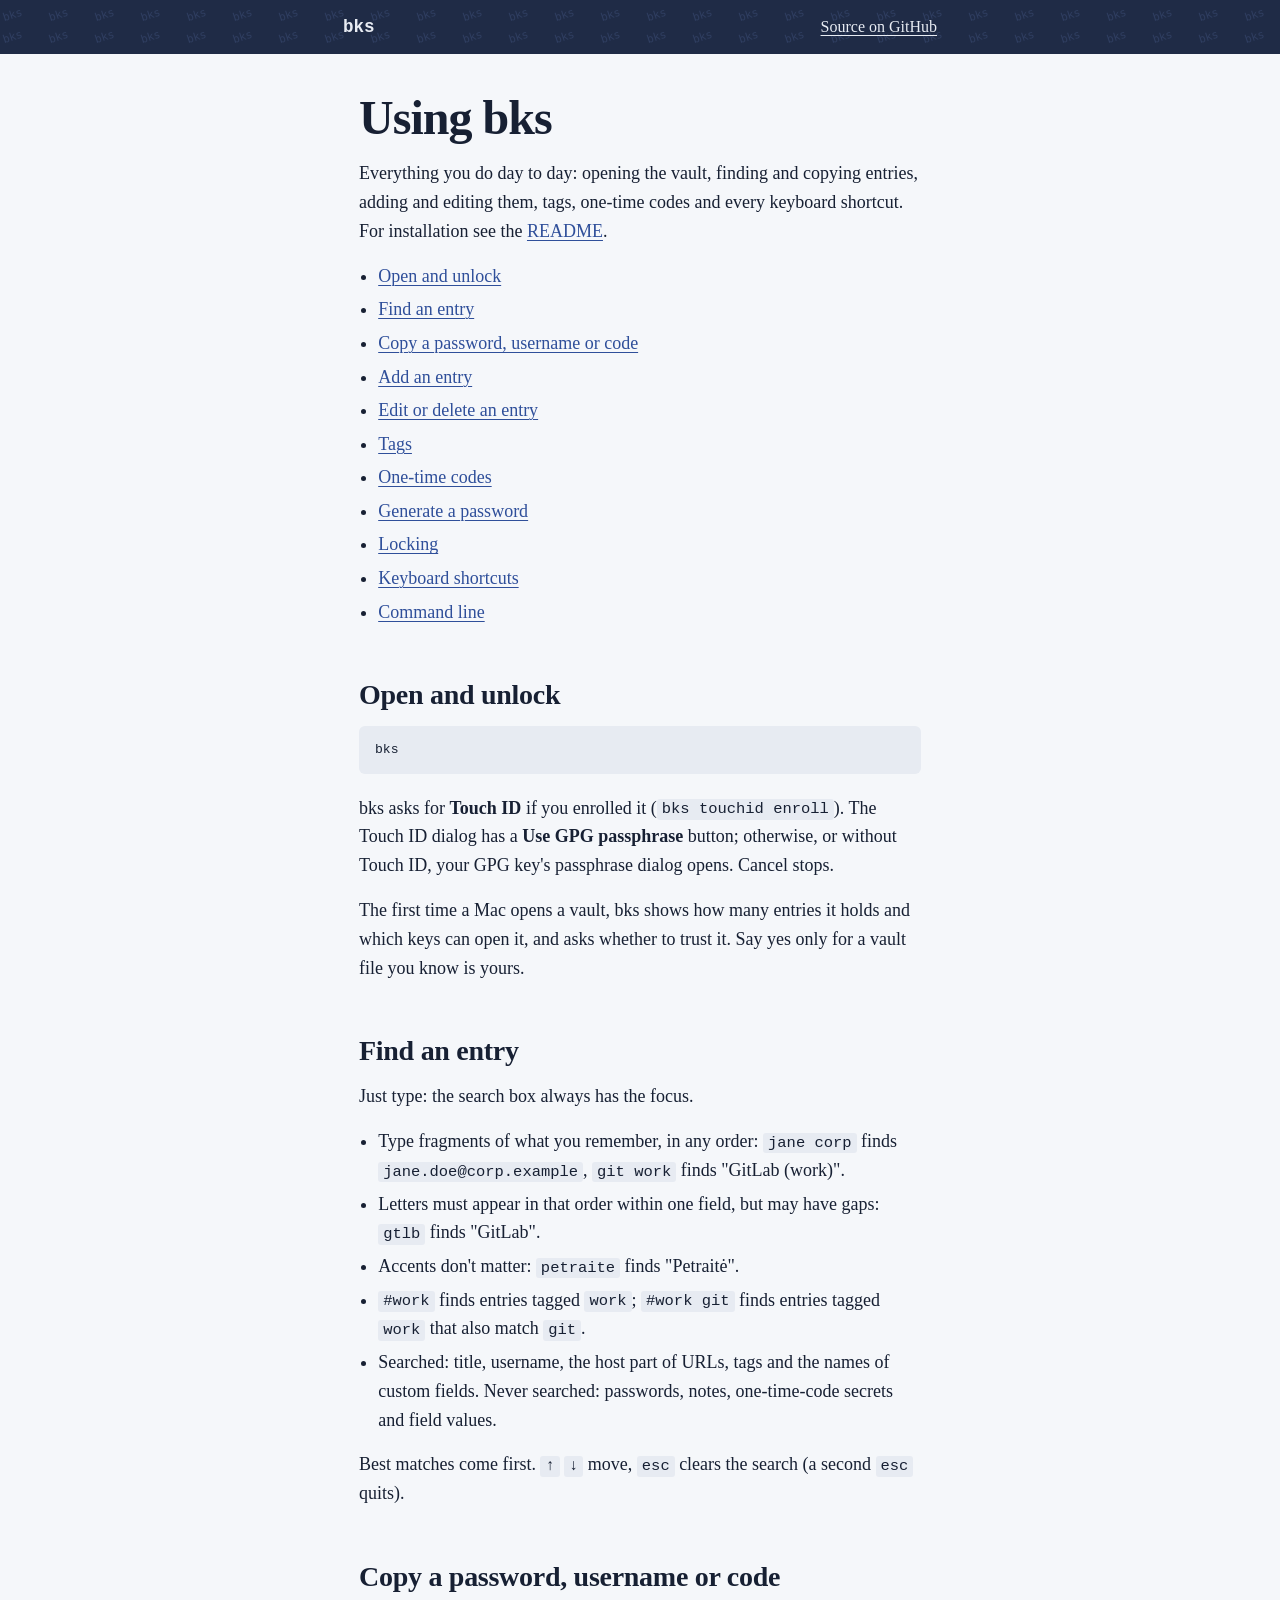
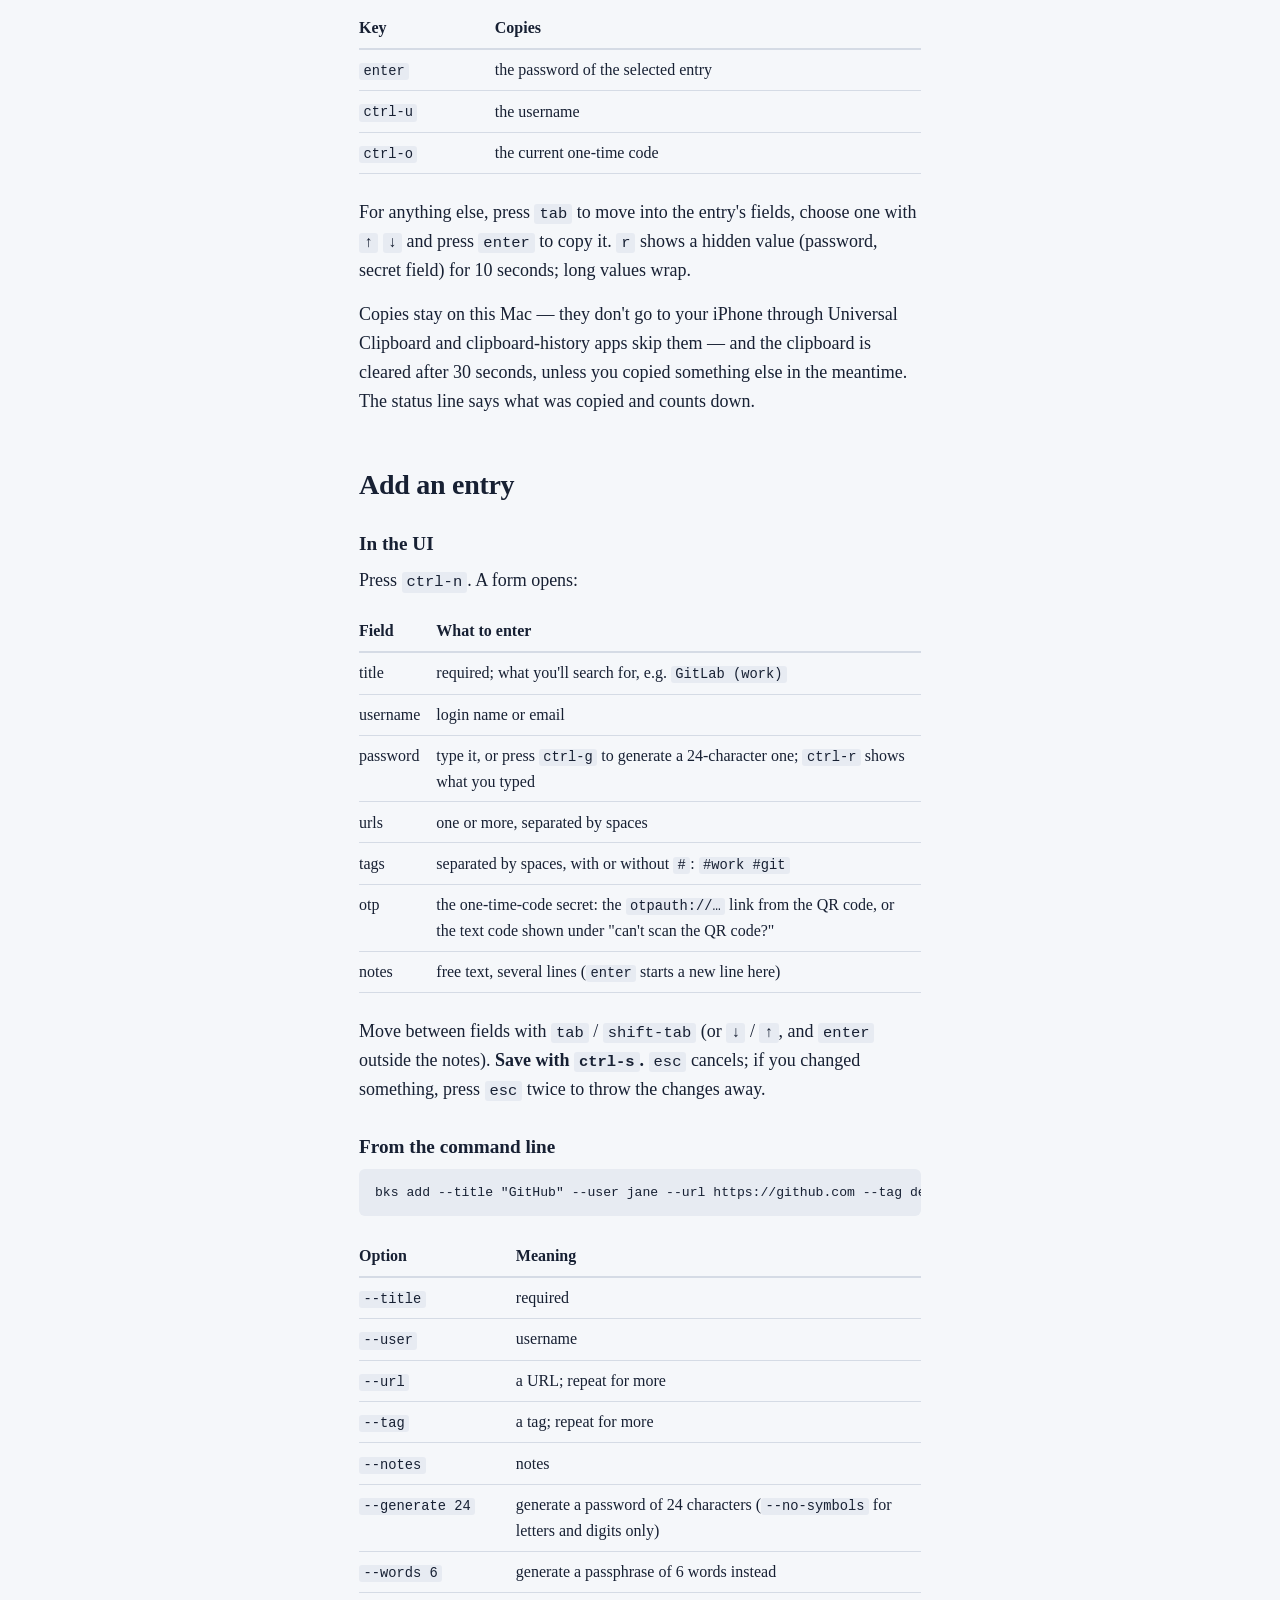
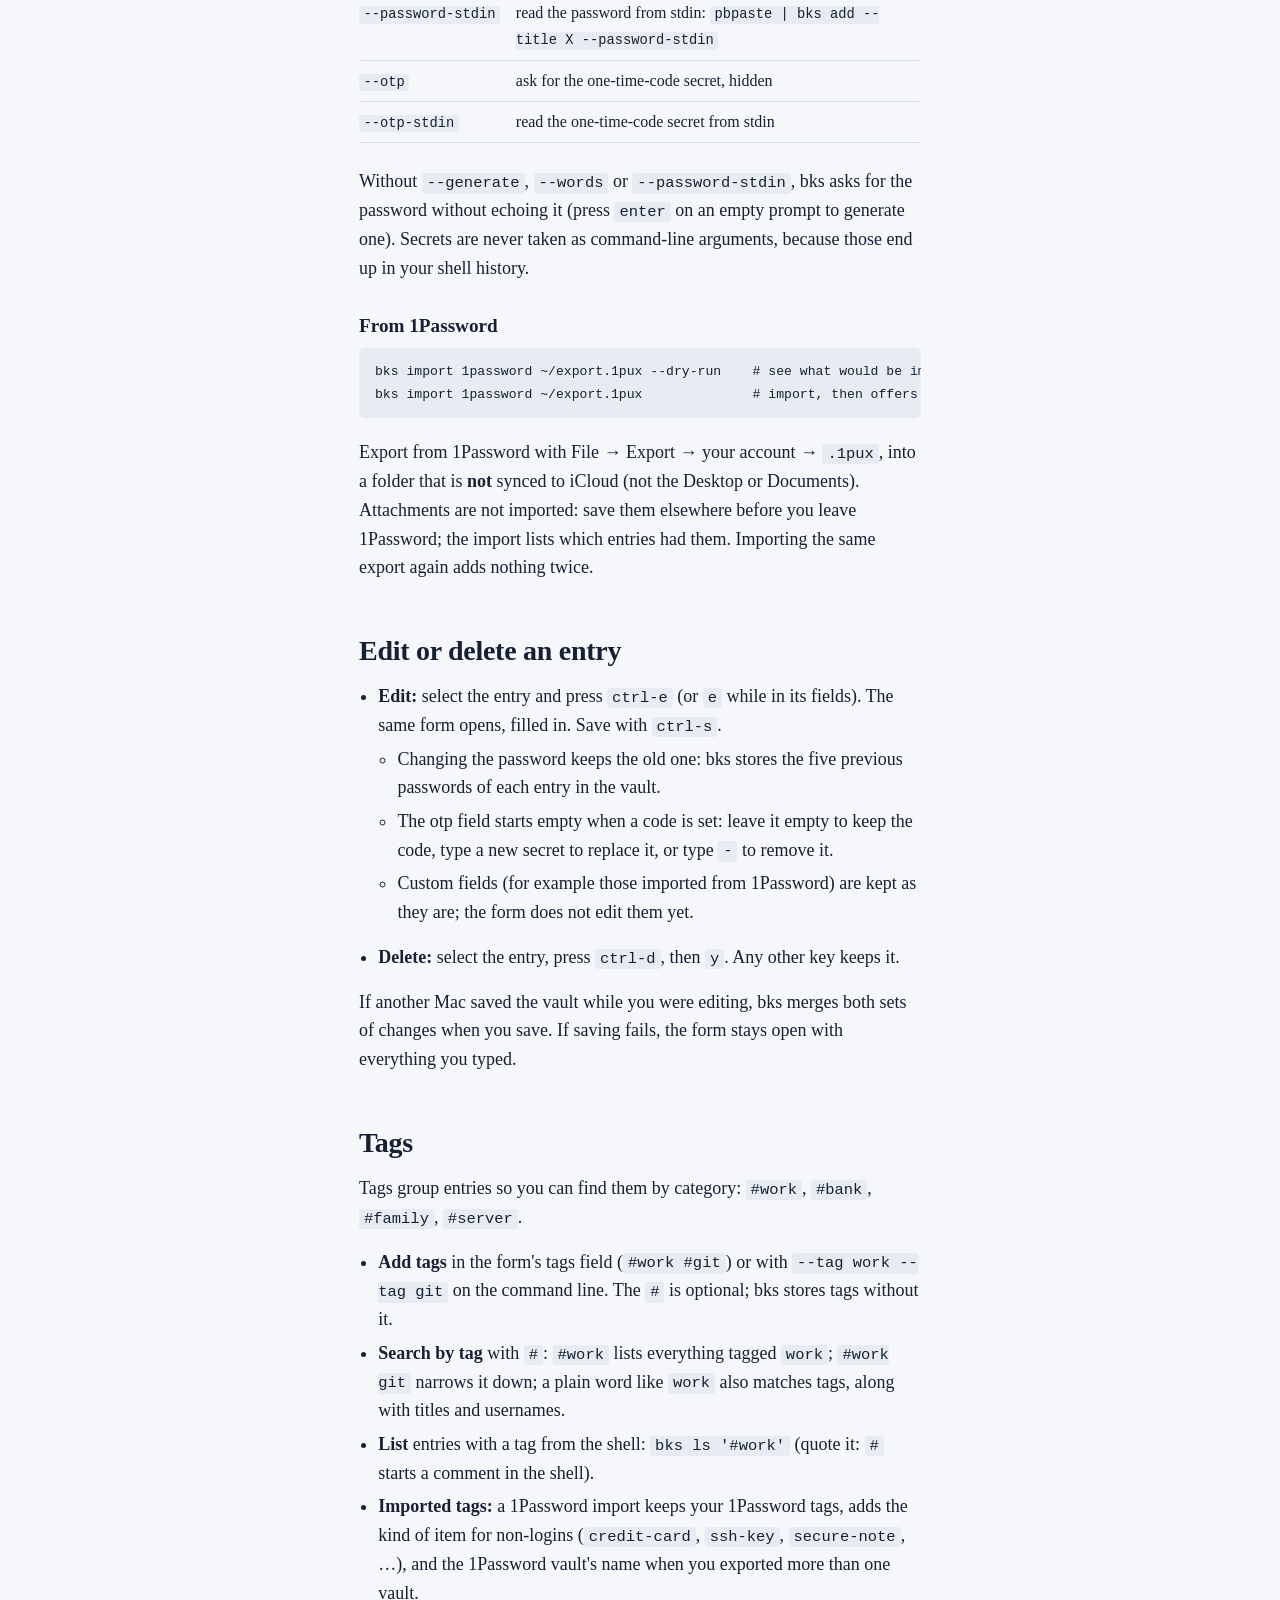
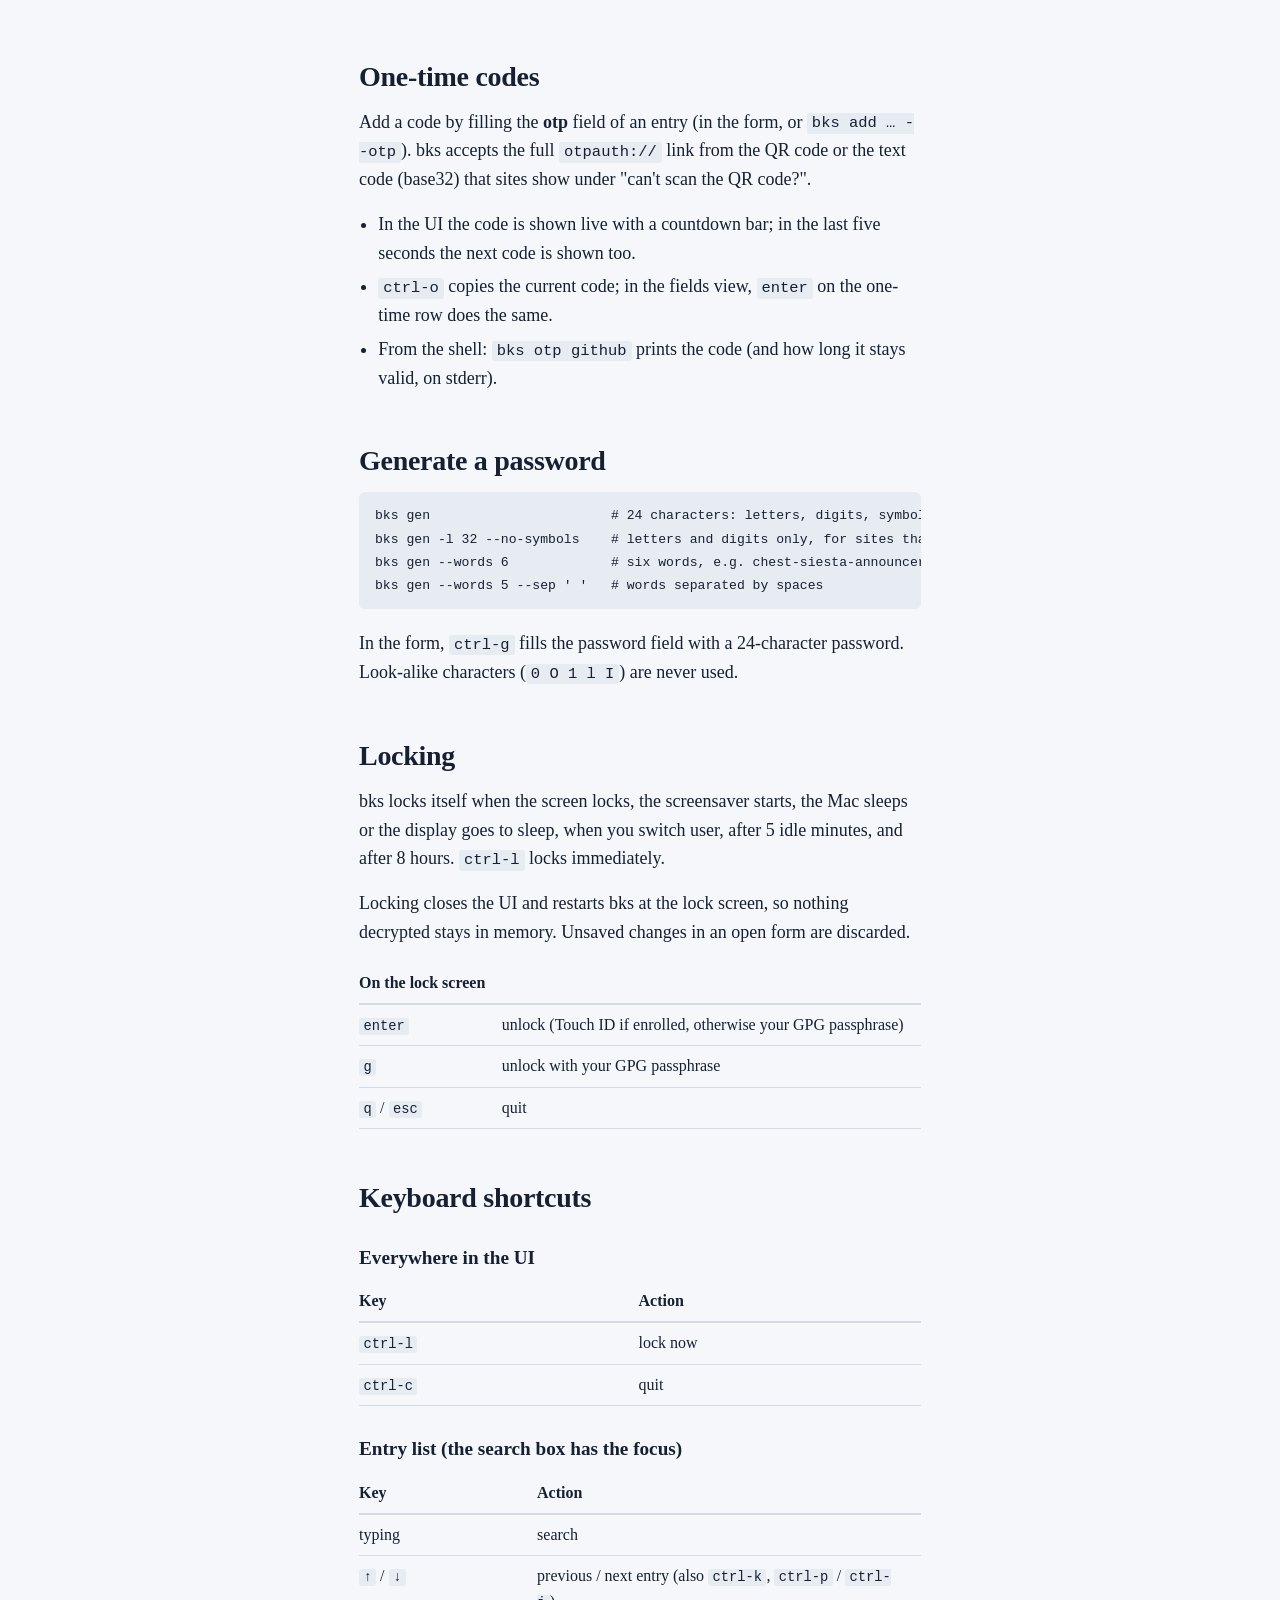
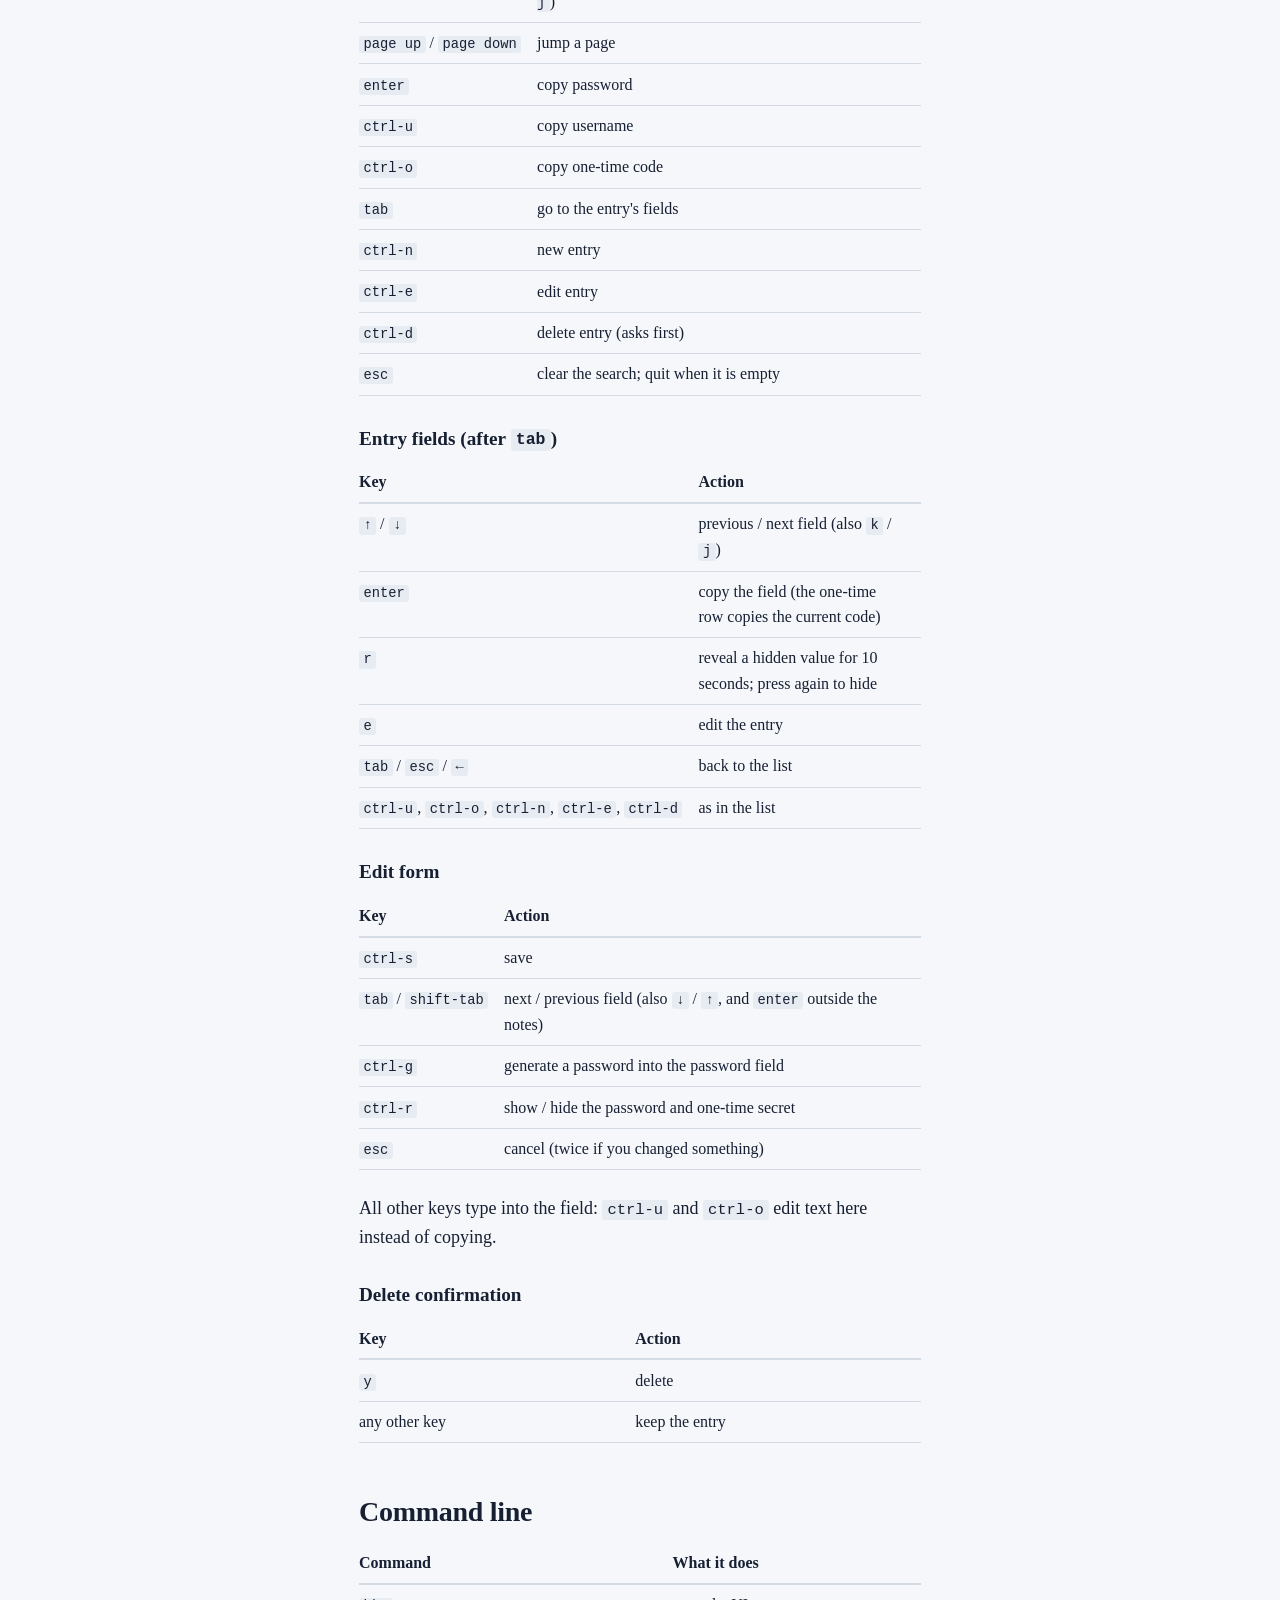
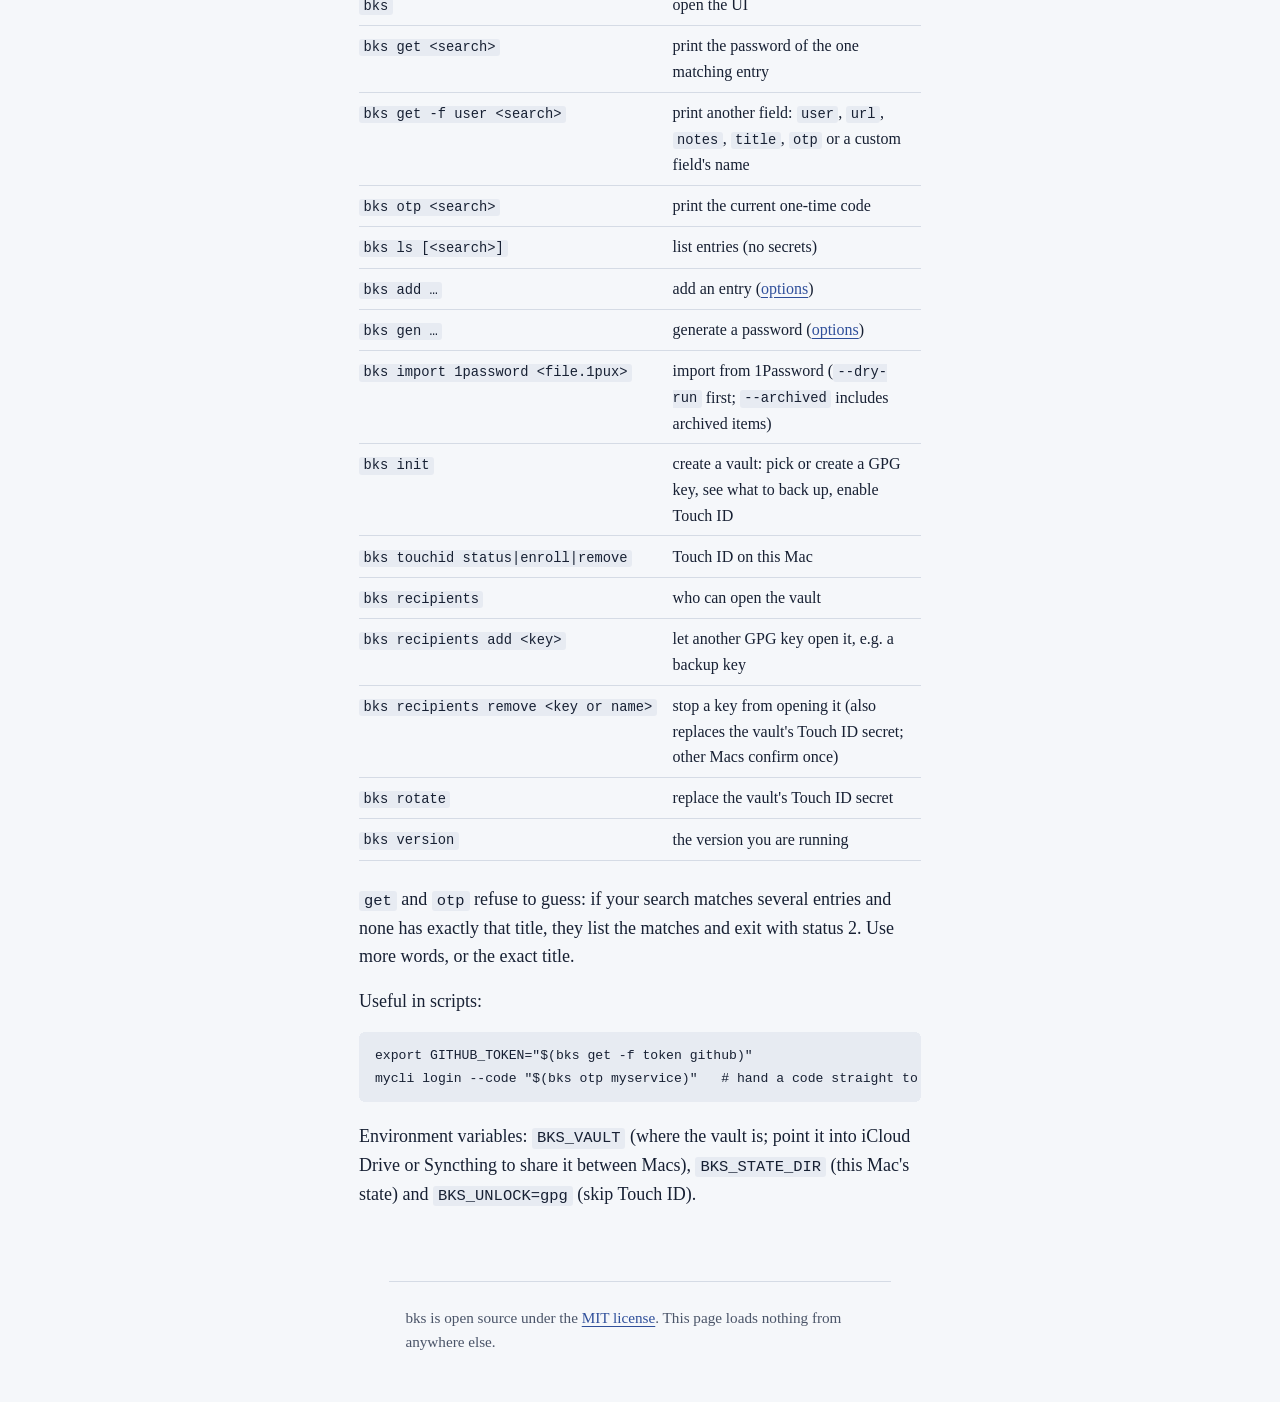
==== docs/guide.html @ a4f96500 "Guide: shortcuts, adding entries, tags, one-time codes - GUIDE.md: opening and unlocking, searching," ====
<!doctype html>
<html lang="en">
<head>
  <meta charset="utf-8">
  <meta name="viewport" content="width=device-width, initial-scale=1">
  <meta http-equiv="Content-Security-Policy" content="default-src 'none'; style-src 'self'; img-src 'self' data:; base-uri 'none'; form-action 'none'">
  <meta name="referrer" content="no-referrer">
  <title>Using bks — bks</title>
  <meta name="description" content="How to use bks: finding and copying entries, adding and editing them, tags, one-time codes and every keyboard shortcut.">
  <meta name="color-scheme" content="light dark">
  <link rel="stylesheet" href="style.css">
  <link rel="icon" href="data:image/svg+xml,%3Csvg xmlns='http://www.w3.org/2000/svg' viewBox='0 0 32 32'%3E%3Crect width='32' height='32' rx='6' fill='%231F2B46'/%3E%3Crect x='6' y='14' width='20' height='5' fill='%23F5F7FA'/%3E%3C/svg%3E">
</head>
<body>
<header class="band">
  <nav class="band-inner" aria-label="Site">
    <a class="home" href="./">bks</a>
    <a href="https://github.com/Zurlys/bks">Source on GitHub</a>
  </nav>
</header>
<main class="guide">
<!-- generated from GUIDE.md by docs/build-guide.py: edit GUIDE.md, then run make site -->
<h1>Using bks</h1>
<p>Everything you do day to day: opening the vault, finding and copying entries, adding and editing them, tags, one-time codes and every keyboard shortcut. For installation see the <a href="https://github.com/Zurlys/bks/blob/main/README.md">README</a>.</p>
<ul><li><a href="#open-and-unlock">Open and unlock</a></li><li><a href="#find-an-entry">Find an entry</a></li><li><a href="#copy-a-password-username-or-code">Copy a password, username or code</a></li><li><a href="#add-an-entry">Add an entry</a></li><li><a href="#edit-or-delete-an-entry">Edit or delete an entry</a></li><li><a href="#tags">Tags</a></li><li><a href="#one-time-codes">One-time codes</a></li><li><a href="#generate-a-password">Generate a password</a></li><li><a href="#locking">Locking</a></li><li><a href="#keyboard-shortcuts">Keyboard shortcuts</a></li><li><a href="#command-line">Command line</a></li></ul>
<h2 id="open-and-unlock">Open and unlock</h2>
<pre><code>bks</code></pre>
<p>bks asks for <strong>Touch ID</strong> if you enrolled it (<code>bks touchid enroll</code>). The Touch ID dialog has a <strong>Use GPG passphrase</strong> button; otherwise, or without Touch ID, your GPG key's passphrase dialog opens. Cancel stops.</p>
<p>The first time a Mac opens a vault, bks shows how many entries it holds and which keys can open it, and asks whether to trust it. Say yes only for a vault file you know is yours.</p>
<h2 id="find-an-entry">Find an entry</h2>
<p>Just type: the search box always has the focus.</p>
<ul><li>Type fragments of what you remember, in any order: <code>jane corp</code> finds <code>jane.doe@corp.example</code>, <code>git work</code> finds "GitLab (work)".</li><li>Letters must appear in that order within one field, but may have gaps: <code>gtlb</code> finds "GitLab".</li><li>Accents don't matter: <code>petraite</code> finds "Petraitė".</li><li><code>#work</code> finds entries tagged <code>work</code>; <code>#work git</code> finds entries tagged <code>work</code> that also match <code>git</code>.</li><li>Searched: title, username, the host part of URLs, tags and the names of custom fields. Never searched: passwords, notes, one-time-code secrets and field values.</li></ul>
<p>Best matches come first. <code>↑</code> <code>↓</code> move, <code>esc</code> clears the search (a second <code>esc</code> quits).</p>
<h2 id="copy-a-password-username-or-code">Copy a password, username or code</h2>
<div class="table"><table><thead><tr><th>Key</th><th>Copies</th></tr></thead><tbody><tr><td><code>enter</code></td><td>the password of the selected entry</td></tr><tr><td><code>ctrl-u</code></td><td>the username</td></tr><tr><td><code>ctrl-o</code></td><td>the current one-time code</td></tr></tbody></table></div>
<p>For anything else, press <code>tab</code> to move into the entry's fields, choose one with <code>↑</code> <code>↓</code> and press <code>enter</code> to copy it. <code>r</code> shows a hidden value (password, secret field) for 10 seconds; long values wrap.</p>
<p>Copies stay on this Mac — they don't go to your iPhone through Universal Clipboard and clipboard-history apps skip them — and the clipboard is cleared after 30 seconds, unless you copied something else in the meantime. The status line says what was copied and counts down.</p>
<h2 id="add-an-entry">Add an entry</h2>
<h3 id="in-the-ui">In the UI</h3>
<p>Press <code>ctrl-n</code>. A form opens:</p>
<div class="table"><table><thead><tr><th>Field</th><th>What to enter</th></tr></thead><tbody><tr><td>title</td><td>required; what you'll search for, e.g. <code>GitLab (work)</code></td></tr><tr><td>username</td><td>login name or email</td></tr><tr><td>password</td><td>type it, or press <code>ctrl-g</code> to generate a 24-character one; <code>ctrl-r</code> shows what you typed</td></tr><tr><td>urls</td><td>one or more, separated by spaces</td></tr><tr><td>tags</td><td>separated by spaces, with or without <code>#</code>: <code>#work #git</code></td></tr><tr><td>otp</td><td>the one-time-code secret: the <code>otpauth://…</code> link from the QR code, or the text code shown under "can't scan the QR code?"</td></tr><tr><td>notes</td><td>free text, several lines (<code>enter</code> starts a new line here)</td></tr></tbody></table></div>
<p>Move between fields with <code>tab</code> / <code>shift-tab</code> (or <code>↓</code> / <code>↑</code>, and <code>enter</code> outside the notes). <strong>Save with <code>ctrl-s</code>.</strong> <code>esc</code> cancels; if you changed something, press <code>esc</code> twice to throw the changes away.</p>
<h3 id="from-the-command-line">From the command line</h3>
<pre><code>bks add --title &quot;GitHub&quot; --user jane --url https://github.com --tag dev --tag personal --generate 24</code></pre>
<div class="table"><table><thead><tr><th>Option</th><th>Meaning</th></tr></thead><tbody><tr><td><code>--title</code></td><td>required</td></tr><tr><td><code>--user</code></td><td>username</td></tr><tr><td><code>--url</code></td><td>a URL; repeat for more</td></tr><tr><td><code>--tag</code></td><td>a tag; repeat for more</td></tr><tr><td><code>--notes</code></td><td>notes</td></tr><tr><td><code>--generate 24</code></td><td>generate a password of 24 characters (<code>--no-symbols</code> for letters and digits only)</td></tr><tr><td><code>--words 6</code></td><td>generate a passphrase of 6 words instead</td></tr><tr><td><code>--password-stdin</code></td><td>read the password from stdin: <code>pbpaste | bks add --title X --password-stdin</code></td></tr><tr><td><code>--otp</code></td><td>ask for the one-time-code secret, hidden</td></tr><tr><td><code>--otp-stdin</code></td><td>read the one-time-code secret from stdin</td></tr></tbody></table></div>
<p>Without <code>--generate</code>, <code>--words</code> or <code>--password-stdin</code>, bks asks for the password without echoing it (press <code>enter</code> on an empty prompt to generate one). Secrets are never taken as command-line arguments, because those end up in your shell history.</p>
<h3 id="from-1password">From 1Password</h3>
<pre><code>bks import 1password ~/export.1pux --dry-run    # see what would be imported; shows no secrets
bks import 1password ~/export.1pux              # import, then offers to delete the export</code></pre>
<p>Export from 1Password with File → Export → your account → <code>.1pux</code>, into a folder that is <strong>not</strong> synced to iCloud (not the Desktop or Documents). Attachments are not imported: save them elsewhere before you leave 1Password; the import lists which entries had them. Importing the same export again adds nothing twice.</p>
<h2 id="edit-or-delete-an-entry">Edit or delete an entry</h2>
<ul><li><strong>Edit:</strong> select the entry and press <code>ctrl-e</code> (or <code>e</code> while in its fields). The same form opens, filled in. Save with <code>ctrl-s</code>.</li><ul><li>Changing the password keeps the old one: bks stores the five previous passwords of each entry in the vault.</li><li>The otp field starts empty when a code is set: leave it empty to keep the code, type a new secret to replace it, or type <code>-</code> to remove it.</li><li>Custom fields (for example those imported from 1Password) are kept as they are; the form does not edit them yet.</li></ul><li><strong>Delete:</strong> select the entry, press <code>ctrl-d</code>, then <code>y</code>. Any other key keeps it.</li></ul>
<p>If another Mac saved the vault while you were editing, bks merges both sets of changes when you save. If saving fails, the form stays open with everything you typed.</p>
<h2 id="tags">Tags</h2>
<p>Tags group entries so you can find them by category: <code>#work</code>, <code>#bank</code>, <code>#family</code>, <code>#server</code>.</p>
<ul><li><strong>Add tags</strong> in the form's tags field (<code>#work #git</code>) or with <code>--tag work --tag git</code> on the command line. The <code>#</code> is optional; bks stores tags without it.</li><li><strong>Search by tag</strong> with <code>#</code>: <code>#work</code> lists everything tagged <code>work</code>; <code>#work git</code> narrows it down; a plain word like <code>work</code> also matches tags, along with titles and usernames.</li><li><strong>List</strong> entries with a tag from the shell: <code>bks ls &#x27;#work&#x27;</code> (quote it: <code>#</code> starts a comment in the shell).</li><li><strong>Imported tags:</strong> a 1Password import keeps your 1Password tags, adds the kind of item for non-logins (<code>credit-card</code>, <code>ssh-key</code>, <code>secure-note</code>, …), and the 1Password vault's name when you exported more than one vault.</li></ul>
<h2 id="one-time-codes">One-time codes</h2>
<p>Add a code by filling the <strong>otp</strong> field of an entry (in the form, or <code>bks add … --otp</code>). bks accepts the full <code>otpauth://</code> link from the QR code or the text code (base32) that sites show under "can't scan the QR code?".</p>
<ul><li>In the UI the code is shown live with a countdown bar; in the last five seconds the next code is shown too.</li><li><code>ctrl-o</code> copies the current code; in the fields view, <code>enter</code> on the one-time row does the same.</li><li>From the shell: <code>bks otp github</code> prints the code (and how long it stays valid, on stderr).</li></ul>
<h2 id="generate-a-password">Generate a password</h2>
<pre><code>bks gen                       # 24 characters: letters, digits, symbols (~151 bits)
bks gen -l 32 --no-symbols    # letters and digits only, for sites that reject symbols
bks gen --words 6             # six words, e.g. chest-siesta-announcer-sneeze-speech-barn (~78 bits)
bks gen --words 5 --sep &#x27; &#x27;   # words separated by spaces</code></pre>
<p>In the form, <code>ctrl-g</code> fills the password field with a 24-character password. Look-alike characters (<code>0 O 1 l I</code>) are never used.</p>
<h2 id="locking">Locking</h2>
<p>bks locks itself when the screen locks, the screensaver starts, the Mac sleeps or the display goes to sleep, when you switch user, after 5 idle minutes, and after 8 hours. <code>ctrl-l</code> locks immediately.</p>
<p>Locking closes the UI and restarts bks at the lock screen, so nothing decrypted stays in memory. Unsaved changes in an open form are discarded.</p>
<div class="table"><table><thead><tr><th>On the lock screen</th><th></th></tr></thead><tbody><tr><td><code>enter</code></td><td>unlock (Touch ID if enrolled, otherwise your GPG passphrase)</td></tr><tr><td><code>g</code></td><td>unlock with your GPG passphrase</td></tr><tr><td><code>q</code> / <code>esc</code></td><td>quit</td></tr></tbody></table></div>
<h2 id="keyboard-shortcuts">Keyboard shortcuts</h2>
<h3 id="everywhere-in-the-ui">Everywhere in the UI</h3>
<div class="table"><table><thead><tr><th>Key</th><th>Action</th></tr></thead><tbody><tr><td><code>ctrl-l</code></td><td>lock now</td></tr><tr><td><code>ctrl-c</code></td><td>quit</td></tr></tbody></table></div>
<h3 id="entry-list-the-search-box-has-the-focus">Entry list (the search box has the focus)</h3>
<div class="table"><table><thead><tr><th>Key</th><th>Action</th></tr></thead><tbody><tr><td>typing</td><td>search</td></tr><tr><td><code>↑</code> / <code>↓</code></td><td>previous / next entry (also <code>ctrl-k</code>, <code>ctrl-p</code> / <code>ctrl-j</code>)</td></tr><tr><td><code>page up</code> / <code>page down</code></td><td>jump a page</td></tr><tr><td><code>enter</code></td><td>copy password</td></tr><tr><td><code>ctrl-u</code></td><td>copy username</td></tr><tr><td><code>ctrl-o</code></td><td>copy one-time code</td></tr><tr><td><code>tab</code></td><td>go to the entry's fields</td></tr><tr><td><code>ctrl-n</code></td><td>new entry</td></tr><tr><td><code>ctrl-e</code></td><td>edit entry</td></tr><tr><td><code>ctrl-d</code></td><td>delete entry (asks first)</td></tr><tr><td><code>esc</code></td><td>clear the search; quit when it is empty</td></tr></tbody></table></div>
<h3 id="entry-fields-after-tab">Entry fields (after <code>tab</code>)</h3>
<div class="table"><table><thead><tr><th>Key</th><th>Action</th></tr></thead><tbody><tr><td><code>↑</code> / <code>↓</code></td><td>previous / next field (also <code>k</code> / <code>j</code>)</td></tr><tr><td><code>enter</code></td><td>copy the field (the one-time row copies the current code)</td></tr><tr><td><code>r</code></td><td>reveal a hidden value for 10 seconds; press again to hide</td></tr><tr><td><code>e</code></td><td>edit the entry</td></tr><tr><td><code>tab</code> / <code>esc</code> / <code>←</code></td><td>back to the list</td></tr><tr><td><code>ctrl-u</code>, <code>ctrl-o</code>, <code>ctrl-n</code>, <code>ctrl-e</code>, <code>ctrl-d</code></td><td>as in the list</td></tr></tbody></table></div>
<h3 id="edit-form">Edit form</h3>
<div class="table"><table><thead><tr><th>Key</th><th>Action</th></tr></thead><tbody><tr><td><code>ctrl-s</code></td><td>save</td></tr><tr><td><code>tab</code> / <code>shift-tab</code></td><td>next / previous field (also <code>↓</code> / <code>↑</code>, and <code>enter</code> outside the notes)</td></tr><tr><td><code>ctrl-g</code></td><td>generate a password into the password field</td></tr><tr><td><code>ctrl-r</code></td><td>show / hide the password and one-time secret</td></tr><tr><td><code>esc</code></td><td>cancel (twice if you changed something)</td></tr></tbody></table></div>
<p>All other keys type into the field: <code>ctrl-u</code> and <code>ctrl-o</code> edit text here instead of copying.</p>
<h3 id="delete-confirmation">Delete confirmation</h3>
<div class="table"><table><thead><tr><th>Key</th><th>Action</th></tr></thead><tbody><tr><td><code>y</code></td><td>delete</td></tr><tr><td>any other key</td><td>keep the entry</td></tr></tbody></table></div>
<h2 id="command-line">Command line</h2>
<div class="table"><table><thead><tr><th>Command</th><th>What it does</th></tr></thead><tbody><tr><td><code>bks</code></td><td>open the UI</td></tr><tr><td><code>bks get &lt;search&gt;</code></td><td>print the password of the one matching entry</td></tr><tr><td><code>bks get -f user &lt;search&gt;</code></td><td>print another field: <code>user</code>, <code>url</code>, <code>notes</code>, <code>title</code>, <code>otp</code> or a custom field's name</td></tr><tr><td><code>bks otp &lt;search&gt;</code></td><td>print the current one-time code</td></tr><tr><td><code>bks ls [&lt;search&gt;]</code></td><td>list entries (no secrets)</td></tr><tr><td><code>bks add …</code></td><td>add an entry (<a href="#from-the-command-line">options</a>)</td></tr><tr><td><code>bks gen …</code></td><td>generate a password (<a href="#generate-a-password">options</a>)</td></tr><tr><td><code>bks import 1password &lt;file.1pux&gt;</code></td><td>import from 1Password (<code>--dry-run</code> first; <code>--archived</code> includes archived items)</td></tr><tr><td><code>bks init</code></td><td>create a vault: pick or create a GPG key, see what to back up, enable Touch ID</td></tr><tr><td><code>bks touchid status|enroll|remove</code></td><td>Touch ID on this Mac</td></tr><tr><td><code>bks recipients</code></td><td>who can open the vault</td></tr><tr><td><code>bks recipients add &lt;key&gt;</code></td><td>let another GPG key open it, e.g. a backup key</td></tr><tr><td><code>bks recipients remove &lt;key or name&gt;</code></td><td>stop a key from opening it (also replaces the vault's Touch ID secret; other Macs confirm once)</td></tr><tr><td><code>bks rotate</code></td><td>replace the vault's Touch ID secret</td></tr><tr><td><code>bks version</code></td><td>the version you are running</td></tr></tbody></table></div>
<p><code>get</code> and <code>otp</code> refuse to guess: if your search matches several entries and none has exactly that title, they list the matches and exit with status 2. Use more words, or the exact title.</p>
<p>Useful in scripts:</p>
<pre><code>export GITHUB_TOKEN=&quot;$(bks get -f token github)&quot;
mycli login --code &quot;$(bks otp myservice)&quot;   # hand a code straight to a command</code></pre>
<p>Environment variables: <code>BKS_VAULT</code> (where the vault is; point it into iCloud Drive or Syncthing to share it between Macs), <code>BKS_STATE_DIR</code> (this Mac's state) and <code>BKS_UNLOCK=gpg</code> (skip Touch ID).</p>
</main>
<footer>
  <p>bks is open source under the <a href="https://github.com/Zurlys/bks/blob/main/LICENSE">MIT license</a>. This page loads nothing from anywhere else.</p>
</footer>
</body>
</html>
---- docs/style.css ----
/* bks site — "security envelope": quiet paper and ink, one patterned band. */

:root {
  --paper: #F5F7FA;          /* envelope exterior */
  --ink: #172033;            /* blue-black text */
  --ink-soft: #4A5468;
  --rule: #D5DBE5;
  --envelope: #1F2B46;       /* security-envelope blue */
  --tint: #2E3D60;           /* the tint pattern's lines */
  --on-envelope: #E8ECF3;
  --on-envelope-soft: #A9B4C8;
  --link: #2F4F9A;
  --term-bg: #12192A;
  --term-ink: #D7DCE6;
  --term-dim: #6E7891;
  --term-accent: #9D98FF;    /* the TUI's own colours */
  --term-ok: #56D364;
  --code-bg: #E7EBF2;

  --serif: Charter, "Bitstream Charter", "Iowan Old Style", "Sitka Text", Cambria, Georgia, serif;
  --mono: ui-monospace, "SF Mono", Menlo, Consolas, "Liberation Mono", monospace;
  --measure: 66ch;
}

@media (prefers-color-scheme: dark) {
  :root {
    --paper: #121826;
    --ink: #E3E7EF;
    --ink-soft: #A7B0C2;
    --rule: #2A3348;
    --link: #9DB4F0;
    --code-bg: #1B2336;
  }
}

* { box-sizing: border-box; }

html { -webkit-text-size-adjust: 100%; }

body {
  margin: 0;
  background: var(--paper);
  color: var(--ink);
  font: 1.125rem/1.6 var(--serif);
  font-kerning: normal;
}

a { color: var(--link); text-underline-offset: 0.18em; text-decoration-thickness: 1px; }
a:hover { text-decoration-thickness: 2px; }
:focus-visible { outline: 2px solid var(--term-accent); outline-offset: 3px; border-radius: 2px; }

code, kbd, pre { font-family: var(--mono); font-size: 0.86em; }
:not(pre) > code, kbd {
  background: var(--code-bg);
  padding: 0.08em 0.32em;
  border-radius: 3px;
}

/* ---- hero: the inside of a security envelope ---------------------------- */

.hero {
  background-color: var(--envelope);
  /* tiny repeated "bks", like the tint printed inside security envelopes */
  background-image: url("data:image/svg+xml,%3Csvg xmlns='http://www.w3.org/2000/svg' width='46' height='22' viewBox='0 0 46 22'%3E%3Ctext x='2' y='15' font-family='Menlo,monospace' font-size='11' fill='%232E3D60' transform='rotate(-18 23 11)'%3Ebks%3C/text%3E%3C/svg%3E");
  color: var(--on-envelope);
  padding: clamp(2.5rem, 6vw, 5rem) 1rem clamp(2.5rem, 6vw, 4.5rem);
}

.hero-inner {
  max-width: 76rem;
  margin: 0 auto;
  display: grid;
  grid-template-columns: minmax(0, 1fr); /* never wider than the screen */
  gap: clamp(2rem, 4vw, 3.5rem);
  align-items: center;
}

@media (min-width: 1100px) {
  .hero-inner { grid-template-columns: minmax(22rem, 0.85fr) minmax(0, 1.15fr); }
}

.hero-text { max-width: 36rem; }

.wordmark {
  margin: 0 0 0.75rem;
  font: 600 1rem/1 var(--mono);
  color: var(--on-envelope-soft);
  letter-spacing: 0.02em;
}

h1 {
  margin: 0;
  font-size: clamp(2.6rem, 6vw, 4.4rem);
  line-height: 1.02;
  font-weight: 700;
  letter-spacing: -0.02em;
}

.deck {
  margin: 1.25rem 0 1.75rem;
  font-size: clamp(1.12rem, 1.6vw, 1.3rem);
  line-height: 1.55;
  color: var(--on-envelope);
}

.install {
  display: flex;
  align-items: stretch;
  max-width: 100%;
  border: 1px solid var(--tint);
  background: rgba(10, 15, 28, 0.55);
  border-radius: 6px;
}

.install pre {
  flex: 1;
  min-width: 0;
  margin: 0;
  overflow-x: auto;
  padding: 0.7rem 0.9rem;
  color: var(--on-envelope);
  font-size: 0.84rem;
  line-height: 1.55;
  background: none;
}

.copy {
  font: 600 0.85rem/1 var(--mono);
  color: var(--envelope);
  background: var(--on-envelope);
  border: 0;
  border-radius: 0 5px 5px 0;
  padding: 0 1rem;
  cursor: pointer;
}
.copy:hover { background: #fff; }

.hero-links {
  display: flex;
  flex-wrap: wrap;
  gap: 0.4rem 1.5rem;
  margin-top: 1.25rem;
}
.hero-links a { color: var(--on-envelope); font-size: 1rem; }

/* ---- the terminal --------------------------------------------------------- */

.terminal {
  margin: 0;
  min-width: 0;
  width: fit-content;
  max-width: 100%;
  justify-self: center;
  background: var(--term-bg);
  border-radius: 10px;
  box-shadow: 0 30px 60px -30px rgba(0, 0, 0, 0.7), 0 0 0 1px rgba(255, 255, 255, 0.06);
  overflow: hidden;
}

.term-bar {
  display: flex;
  align-items: center;
  gap: 0.45rem;
  padding: 0.6rem 0.8rem;
  background: #1A2236;
}
.term-bar span { width: 0.7rem; height: 0.7rem; border-radius: 50%; background: #39435C; }
.term-bar b { margin-left: auto; margin-right: auto; font: 500 0.75rem var(--mono); color: var(--term-dim); transform: translateX(-1.2rem); }

.terminal pre {
  margin: 0;
  padding: 1rem 1.1rem 1.2rem;
  color: var(--term-ink);
  font-size: clamp(0.62rem, 1.05vw, 0.8rem);
  line-height: 1.22; /* close enough for box-drawing lines to join */
  overflow-x: auto;
}

.terminal .dim { color: var(--term-dim); }
.terminal .hl, .terminal .sel { color: var(--term-accent); font-weight: 600; }
.terminal .ok { color: var(--term-ok); }
.terminal .bar-on { color: var(--term-accent); }
.terminal .cursor { background: var(--term-ink); }
.terminal .hidden { visibility: hidden; }

@media (prefers-reduced-motion: no-preference) {
  .terminal .cursor.blink { animation: blink 1.05s steps(1) infinite; }
}
@keyframes blink { 50% { background: transparent; } }

/* ---- document body ---------------------------------------------------------- */

main { padding: 1rem 1rem 2rem; }

section {
  max-width: var(--measure);
  margin: 0 auto;
  padding: 2.75rem 0 0.5rem;
}


h2 {
  margin: 0 0 0.9rem;
  font-size: 1.75rem;
  line-height: 1.2;
  letter-spacing: -0.01em;
}

h3 { margin: 0 0 0.4rem; font-size: 1.1rem; }

p { margin: 0 0 1rem; }

.features { margin: 1.5rem 0 0; }
.features dt {
  font-weight: 700;
  margin-top: 1.4rem;
}
.features dt:first-child { margin-top: 0; }
.features dd {
  margin: 0.3rem 0 0;
  color: var(--ink-soft);
}

.doors {
  display: block;
  width: 100%;
  height: auto;
  margin: 1.25rem 0 0.5rem;
  font-family: var(--mono);
}
.doors rect { fill: var(--paper); stroke: var(--ink); stroke-width: 1.5; }
.doors .vault rect:first-child { fill: var(--envelope); stroke: var(--envelope); }
.doors .vault text { fill: var(--on-envelope); }
.doors .redact { fill: #0A0F1C; stroke: none; }
.doors text { fill: var(--ink); font-size: 16px; text-anchor: middle; }
.doors text.small { font-size: 12.5px; fill: var(--ink-soft); }
.doors .link { fill: none; stroke: var(--ink-soft); stroke-width: 1.5; stroke-dasharray: 4 4; }
.doors.doors-tall { display: none; }
@media (max-width: 600px) {
  .doors.doors-wide { display: none; }
  .doors.doors-tall { display: block; max-width: 22rem; }
}

.steps { padding-left: 1.4rem; margin: 1.25rem 0 0; }
.steps li { margin-bottom: 1.25rem; padding-left: 0.3rem; }
.steps li p { margin-bottom: 0.5rem; }
.steps pre {
  margin: 0;
  padding: 0.75rem 1rem;
  background: var(--code-bg);
  border-radius: 6px;
  overflow-x: auto;
  line-height: 1.5;
}

.threats {
  display: grid;
  gap: 1.5rem 2.5rem;
  margin: 1.25rem 0 1.25rem;
}
@media (min-width: 640px) { .threats { grid-template-columns: 1fr 1fr; } }
.threats ul { margin: 0; padding-left: 1.1rem; }
.threats li { margin-bottom: 0.35rem; }

footer {
  max-width: var(--measure);
  margin: 2.5rem auto 0;
  padding: 1.5rem 1rem 3rem;
  border-top: 1px solid var(--rule);
  font-size: 0.95rem;
  color: var(--ink-soft);
}
footer p { margin: 0; }

/* ---- guide page ----------------------------------------------------------- */

.band {
  background-color: var(--envelope);
  background-image: url("data:image/svg+xml,%3Csvg xmlns='http://www.w3.org/2000/svg' width='46' height='22' viewBox='0 0 46 22'%3E%3Ctext x='2' y='15' font-family='Menlo,monospace' font-size='11' fill='%232E3D60' transform='rotate(-18 23 11)'%3Ebks%3C/text%3E%3C/svg%3E");
  padding: 0.9rem 1rem;
}
.band-inner {
  max-width: var(--measure);
  margin: 0 auto;
  display: flex;
  align-items: baseline;
  gap: 1.5rem;
}
.band a { color: var(--on-envelope); font-size: 1rem; }
.band .home { font: 600 1.1rem/1 var(--mono); text-decoration: none; margin-right: auto; }

.guide {
  max-width: var(--measure);
  margin: 0 auto;
  padding: 2.5rem 1rem 1rem;
}
.guide h1 { font-size: clamp(2.2rem, 5vw, 3rem); margin-bottom: 1rem; }
.guide h2 { margin-top: 3rem; padding-top: 0.25rem; }
.guide h3 { margin-top: 1.75rem; font-size: 1.2rem; }
.guide ul { padding-left: 1.2rem; margin: 0 0 1rem; }
.guide li { margin-bottom: 0.3rem; }
.guide li ul { margin: 0.3rem 0 0; }
.guide pre {
  margin: 0 0 1.25rem;
  padding: 0.75rem 1rem;
  background: var(--code-bg);
  border-radius: 6px;
  overflow-x: auto;
  line-height: 1.5;
}
.guide pre code { background: none; padding: 0; font-size: 0.82rem; }
.guide h2:target, .guide h3:target { scroll-margin-top: 1rem; }

.table { overflow-x: auto; margin: 0.5rem 0 1.5rem; }
.table table { border-collapse: collapse; width: 100%; font-size: 1rem; }
.table th, .table td {
  text-align: left;
  vertical-align: top;
  padding: 0.45rem 1rem 0.45rem 0;
  border-bottom: 1px solid var(--rule);
}
.table th { font-weight: 700; border-bottom-width: 2px; }
.table td:first-child { white-space: nowrap; }
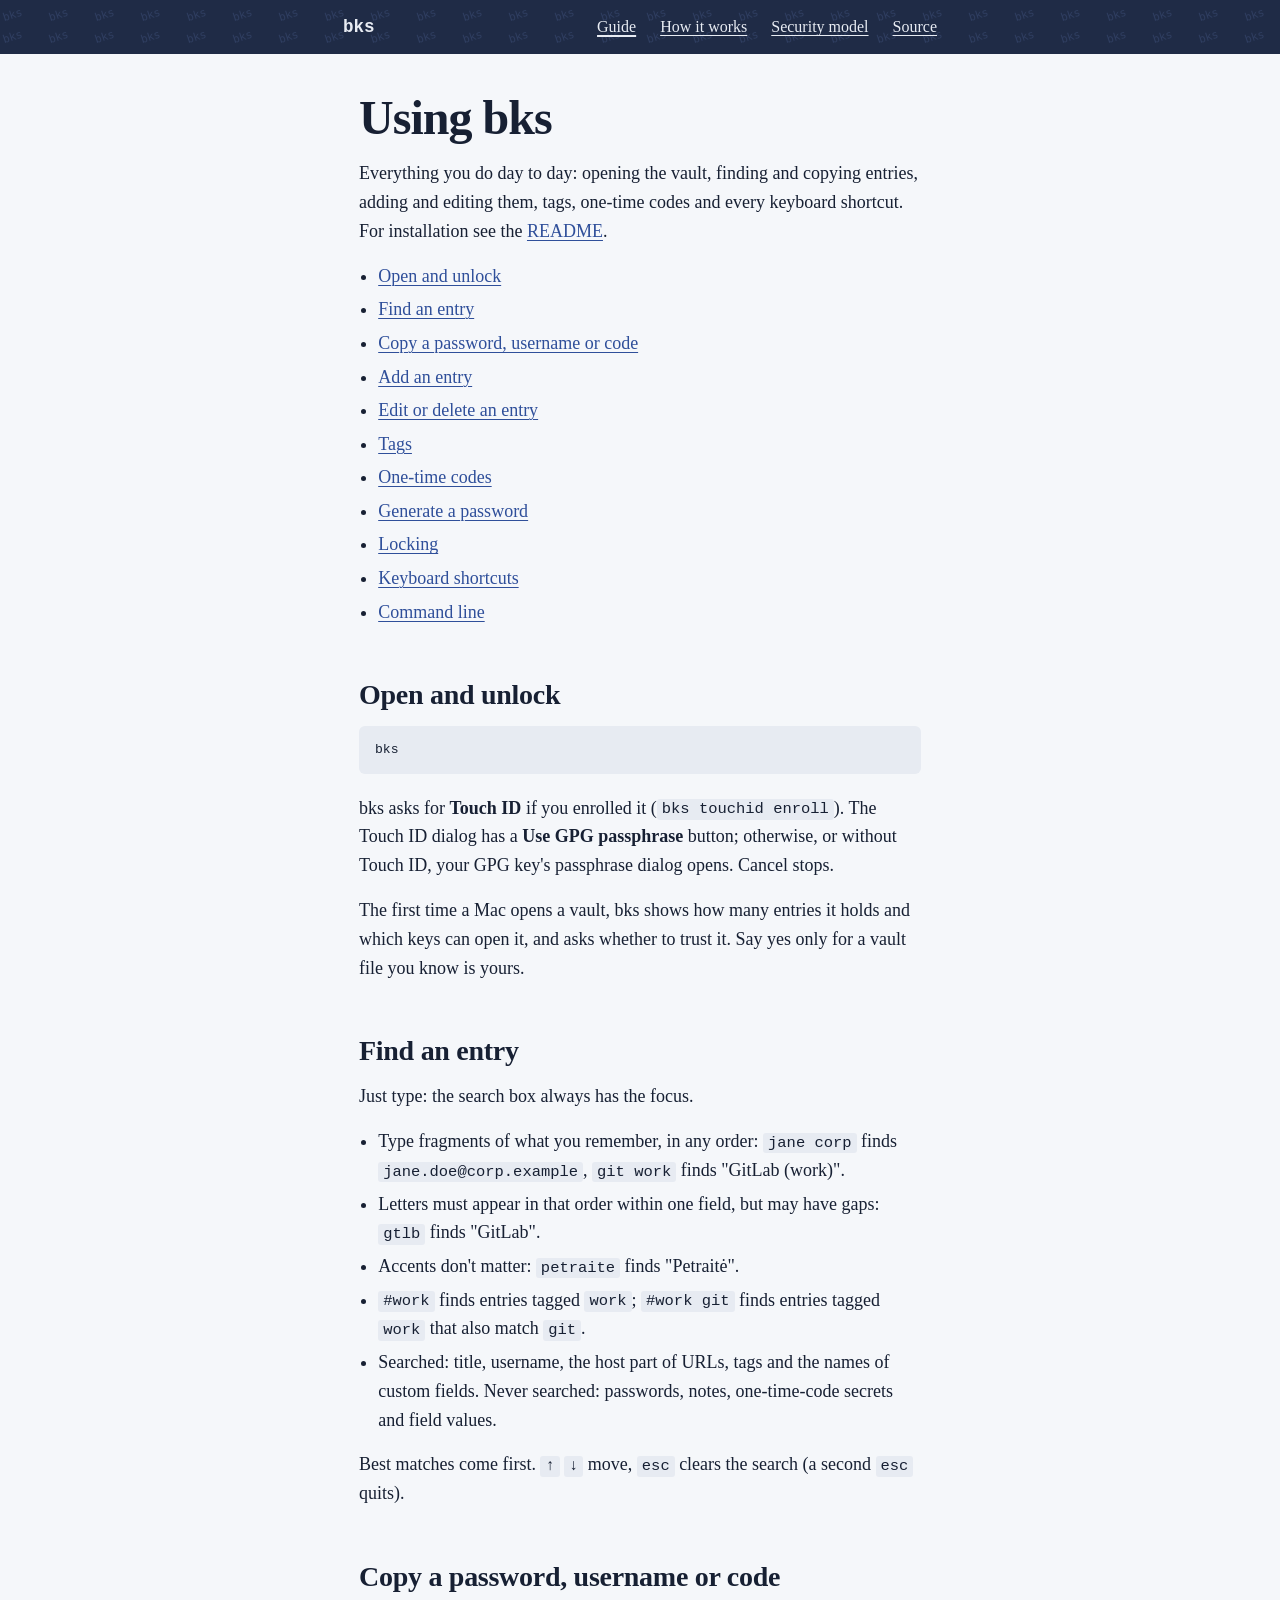
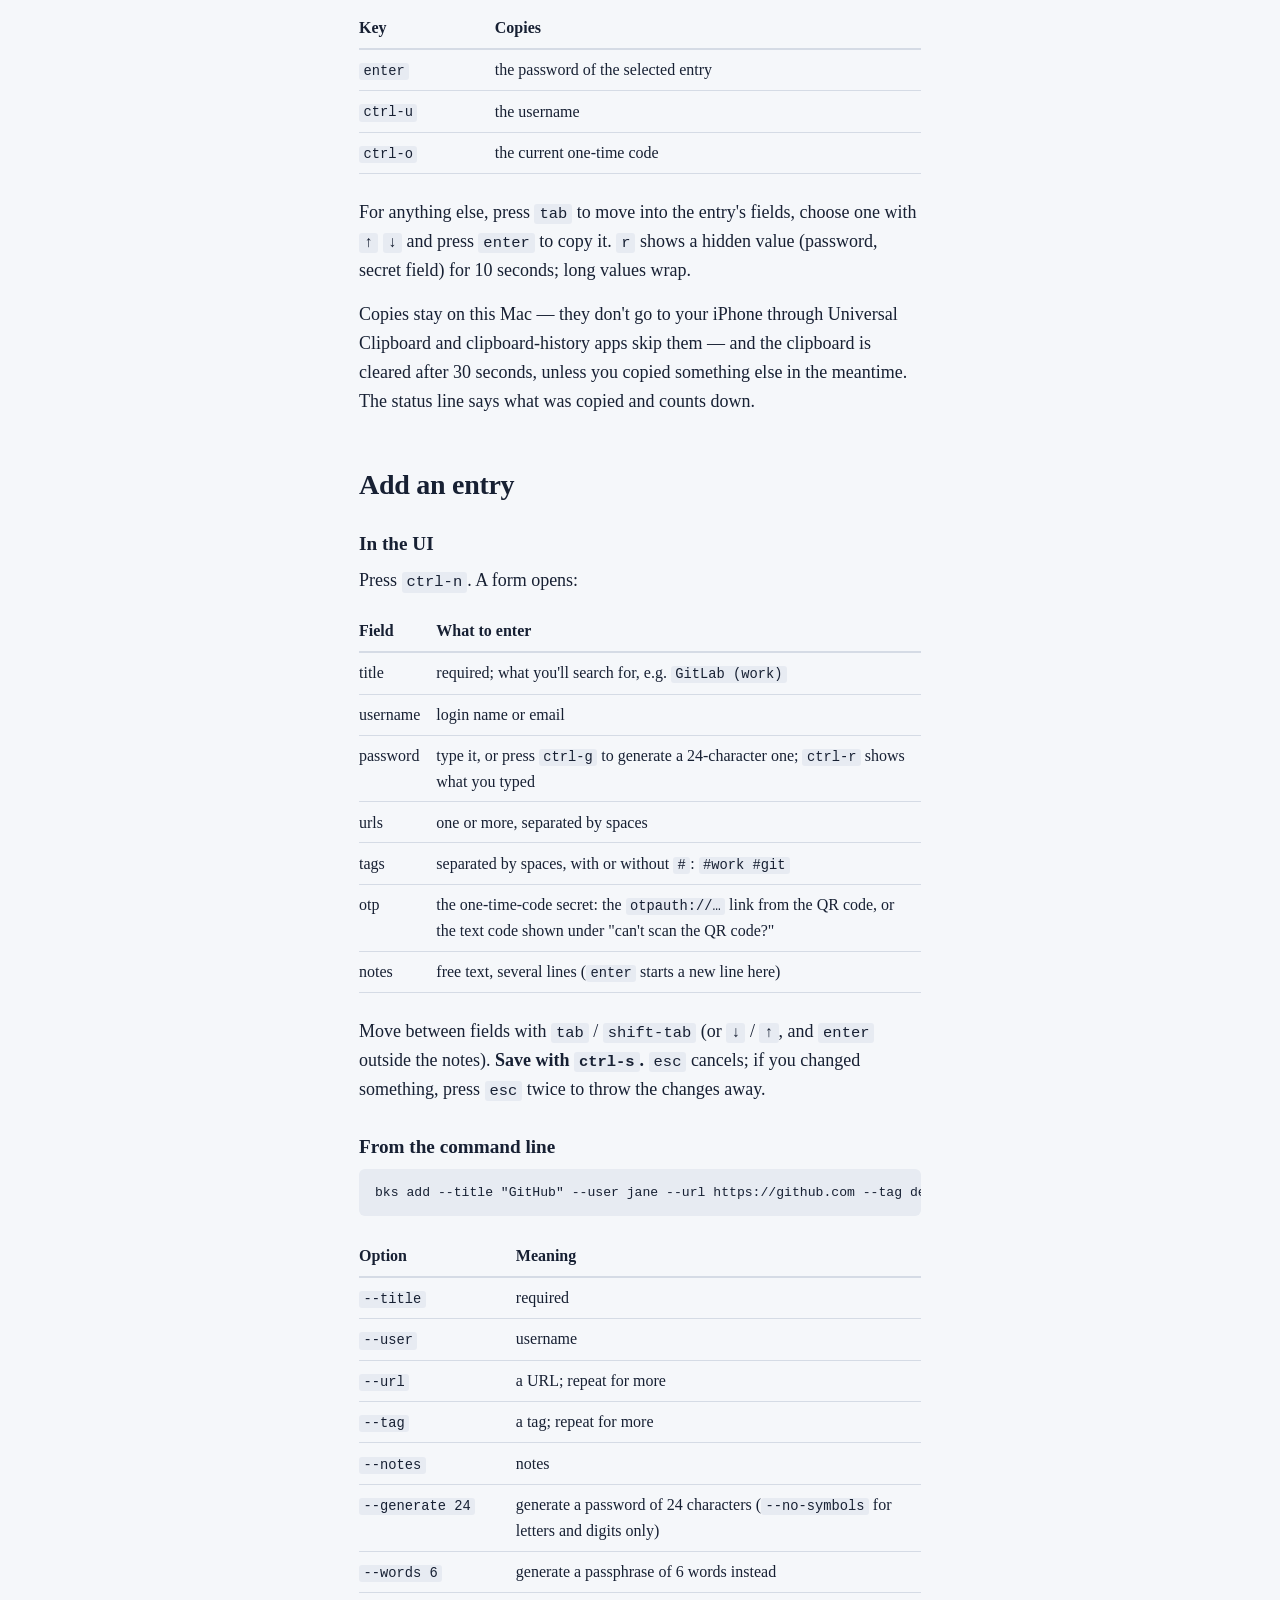
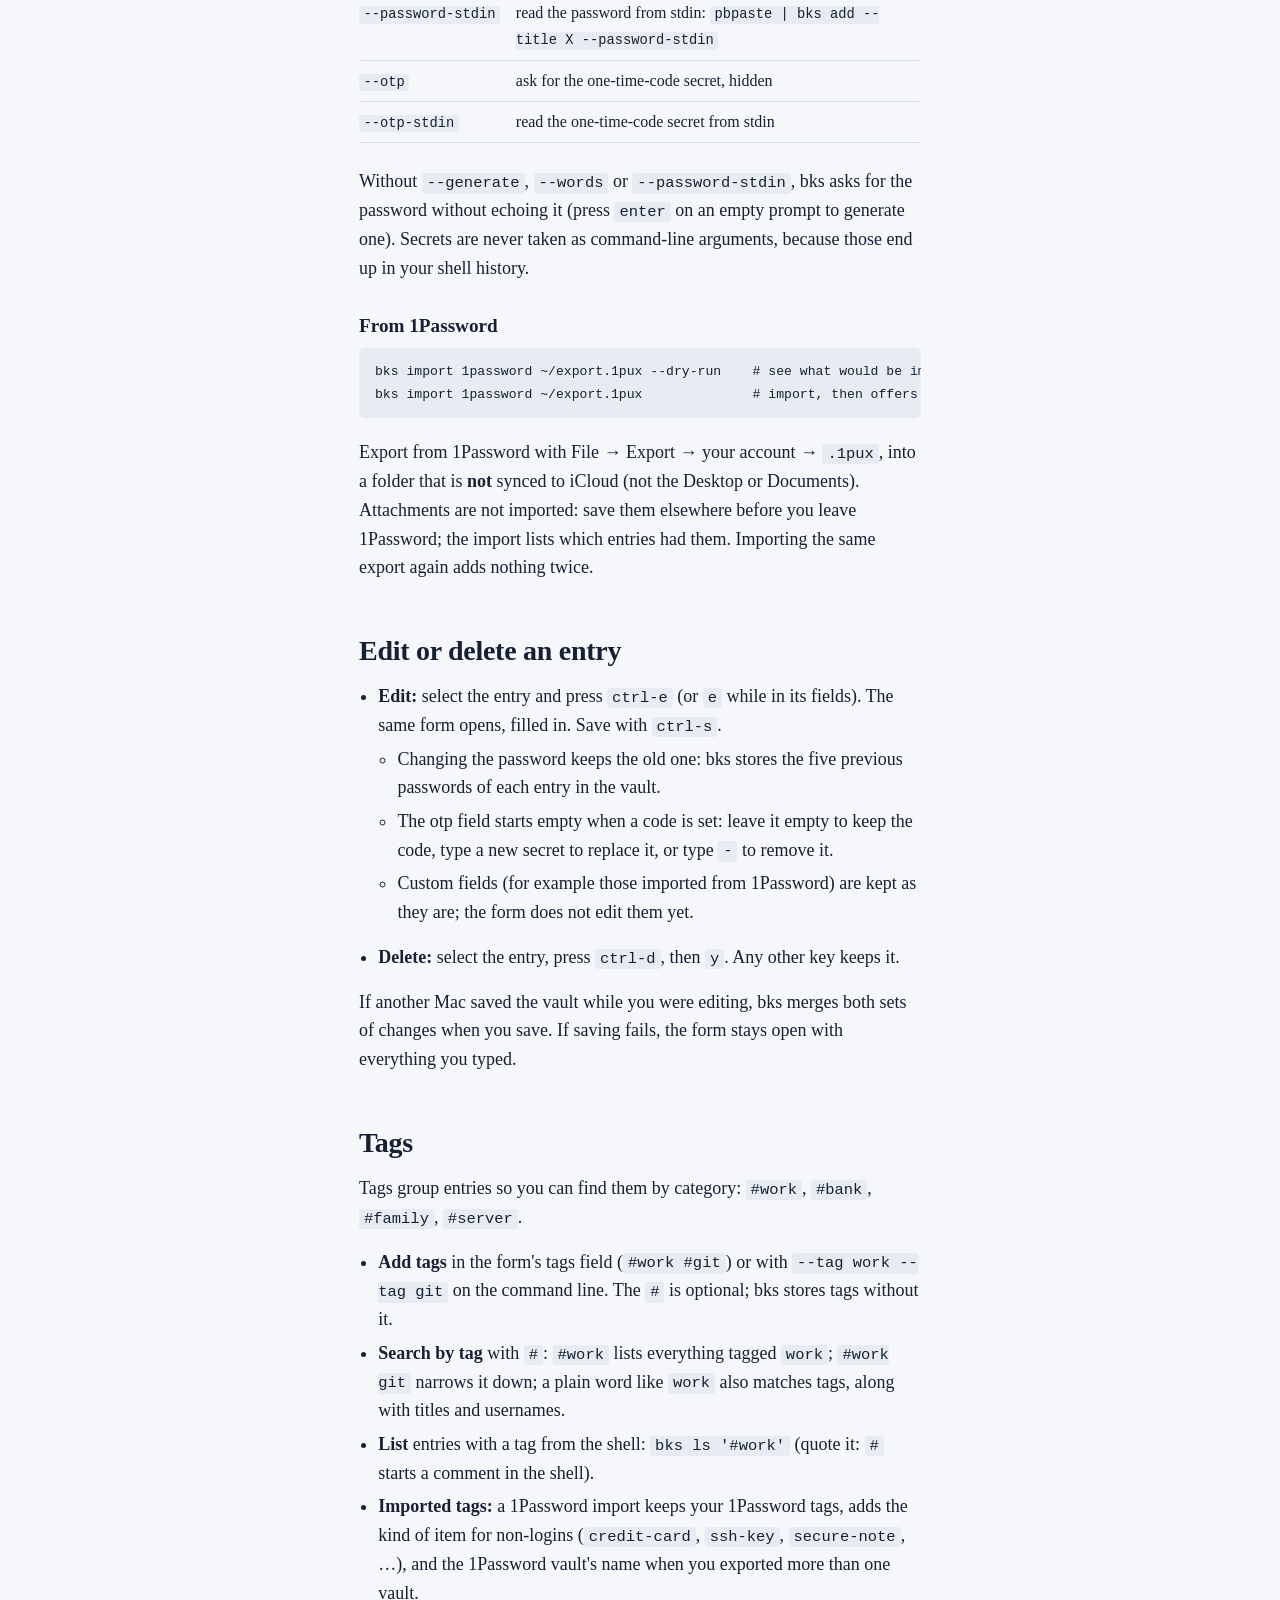
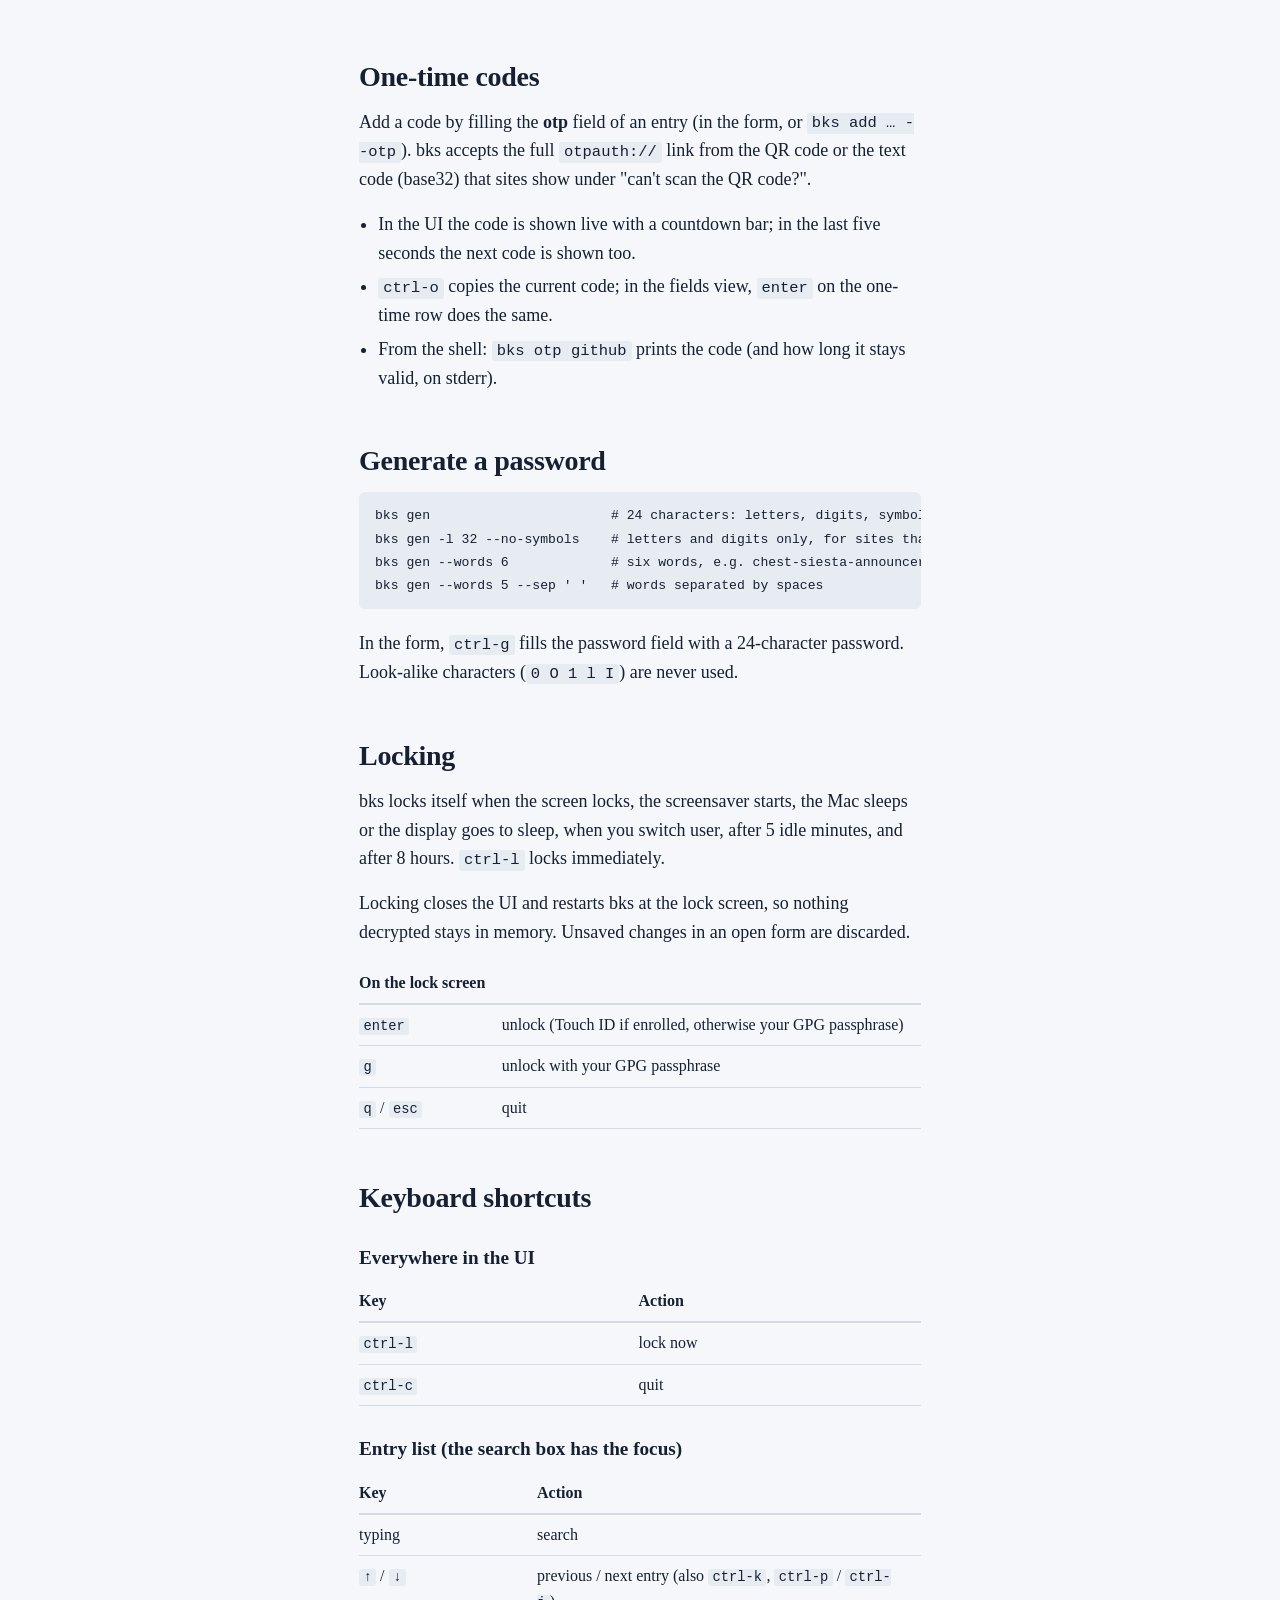
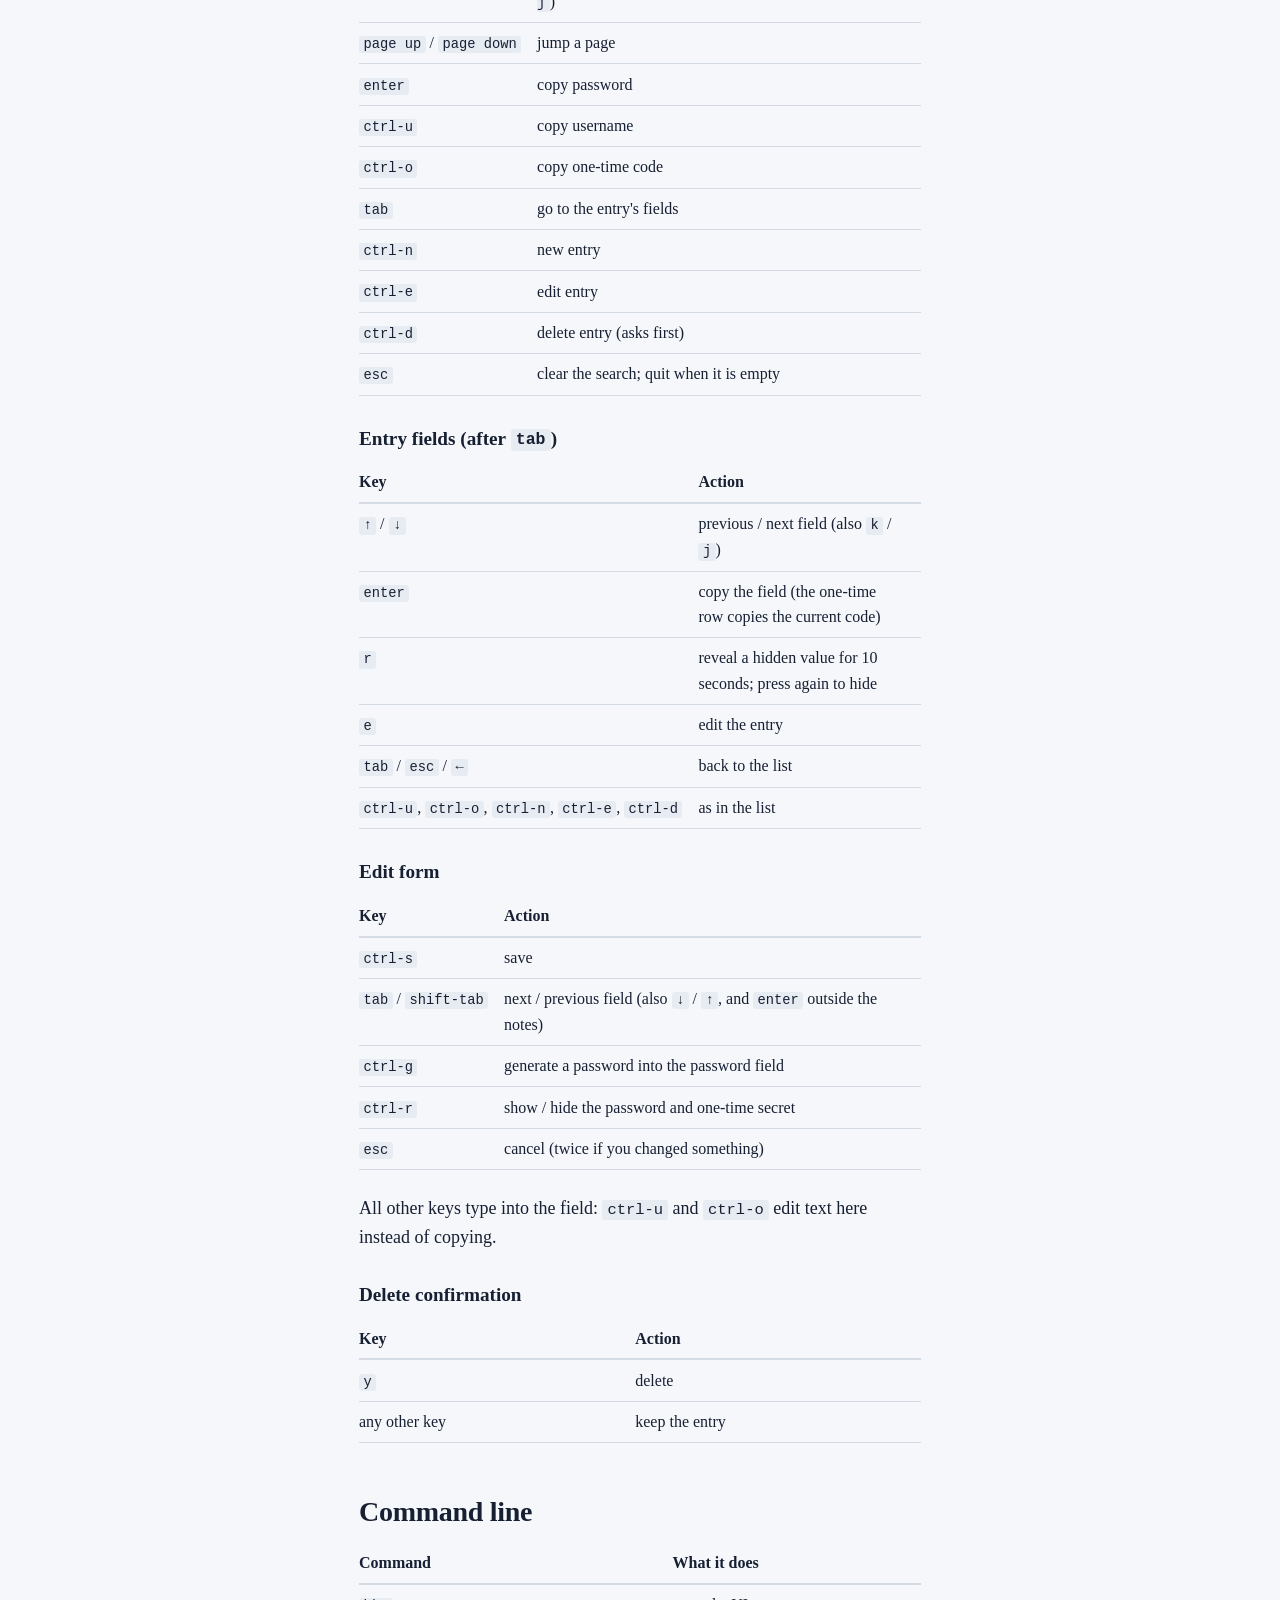
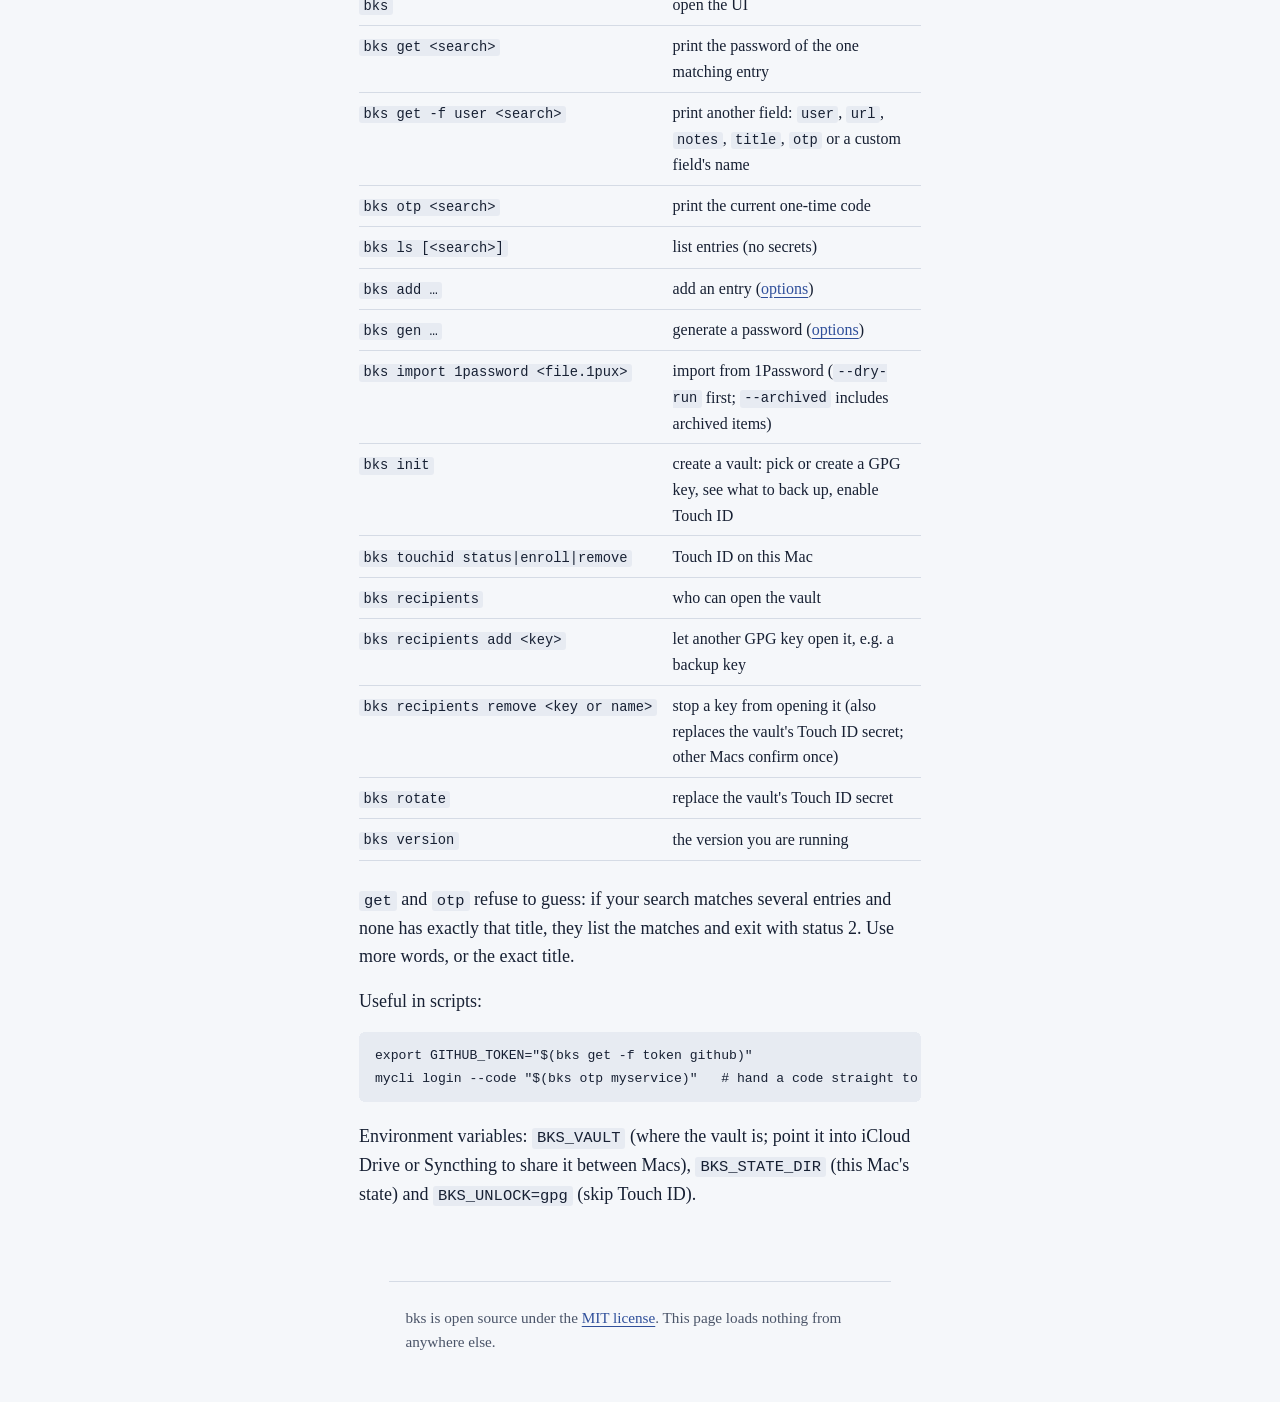
==== commit cb762e4f: "Site: cache-busting asset links, shared navigation; CI tests every main commit - make site stamps st" ====
--- a/docs/guide.html
+++ b/docs/guide.html
@@ -8,14 +8,17 @@
   <title>Using bks — bks</title>
   <meta name="description" content="How to use bks: finding and copying entries, adding and editing them, tags, one-time codes and every keyboard shortcut.">
   <meta name="color-scheme" content="light dark">
-  <link rel="stylesheet" href="style.css">
+  <link rel="stylesheet" href="style.css?v=33e7b9f733">
   <link rel="icon" href="data:image/svg+xml,%3Csvg xmlns='http://www.w3.org/2000/svg' viewBox='0 0 32 32'%3E%3Crect width='32' height='32' rx='6' fill='%231F2B46'/%3E%3Crect x='6' y='14' width='20' height='5' fill='%23F5F7FA'/%3E%3C/svg%3E">
 </head>
 <body>
 <header class="band">
   <nav class="band-inner" aria-label="Site">
     <a class="home" href="./">bks</a>
-    <a href="https://github.com/Zurlys/bks">Source on GitHub</a>
+    <a href="guide.html" aria-current="page">Guide</a>
+    <a href="https://github.com/Zurlys/bks/blob/main/DESIGN.md">How it works</a>
+    <a href="https://github.com/Zurlys/bks/blob/main/SECURITY.md">Security model</a>
+    <a href="https://github.com/Zurlys/bks">Source</a>
   </nav>
 </header>
 <main class="guide">
--- a/docs/style.css
+++ b/docs/style.css
@@ -286,7 +286,9 @@
   align-items: baseline;
   gap: 1.5rem;
 }
+.band-inner { flex-wrap: wrap; row-gap: 0.4rem; }
 .band a { color: var(--on-envelope); font-size: 1rem; }
+.band a[aria-current="page"] { text-decoration-thickness: 2px; }
 .band .home { font: 600 1.1rem/1 var(--mono); text-decoration: none; margin-right: auto; }
 
 .guide {
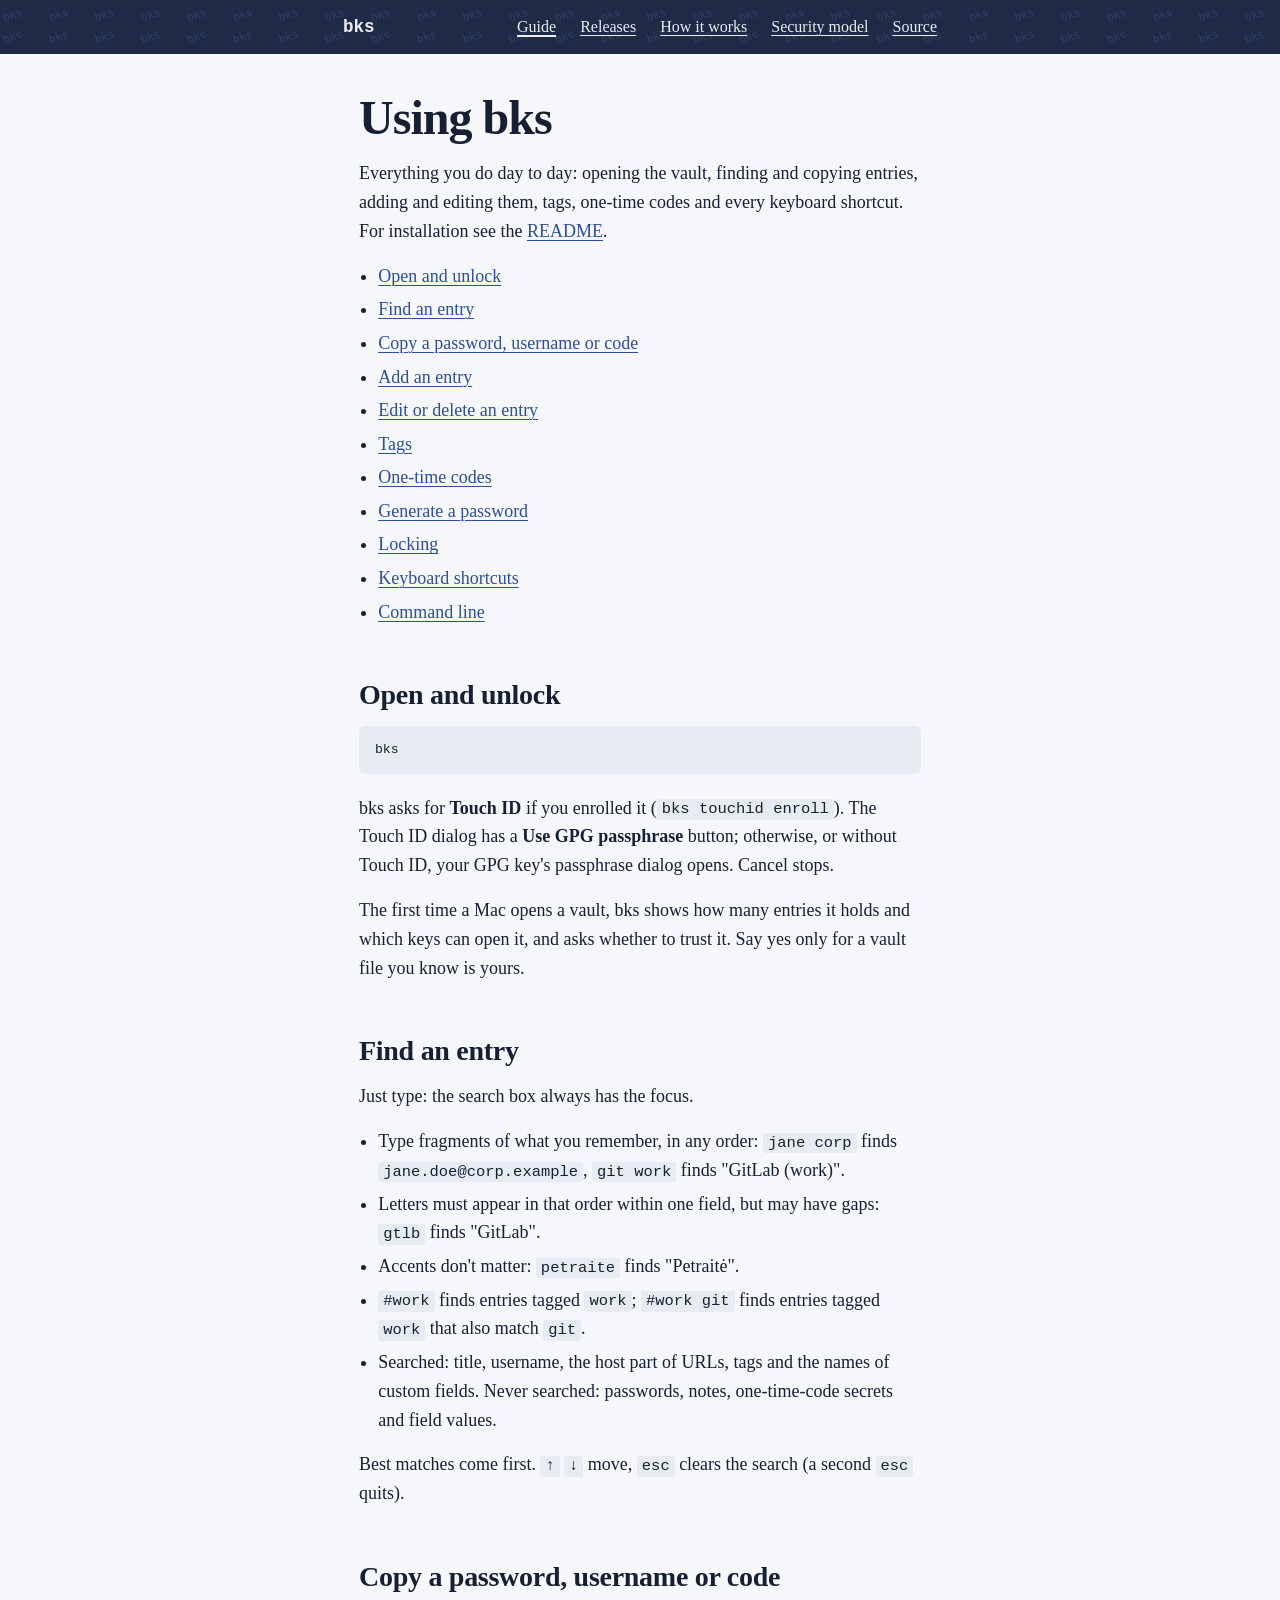
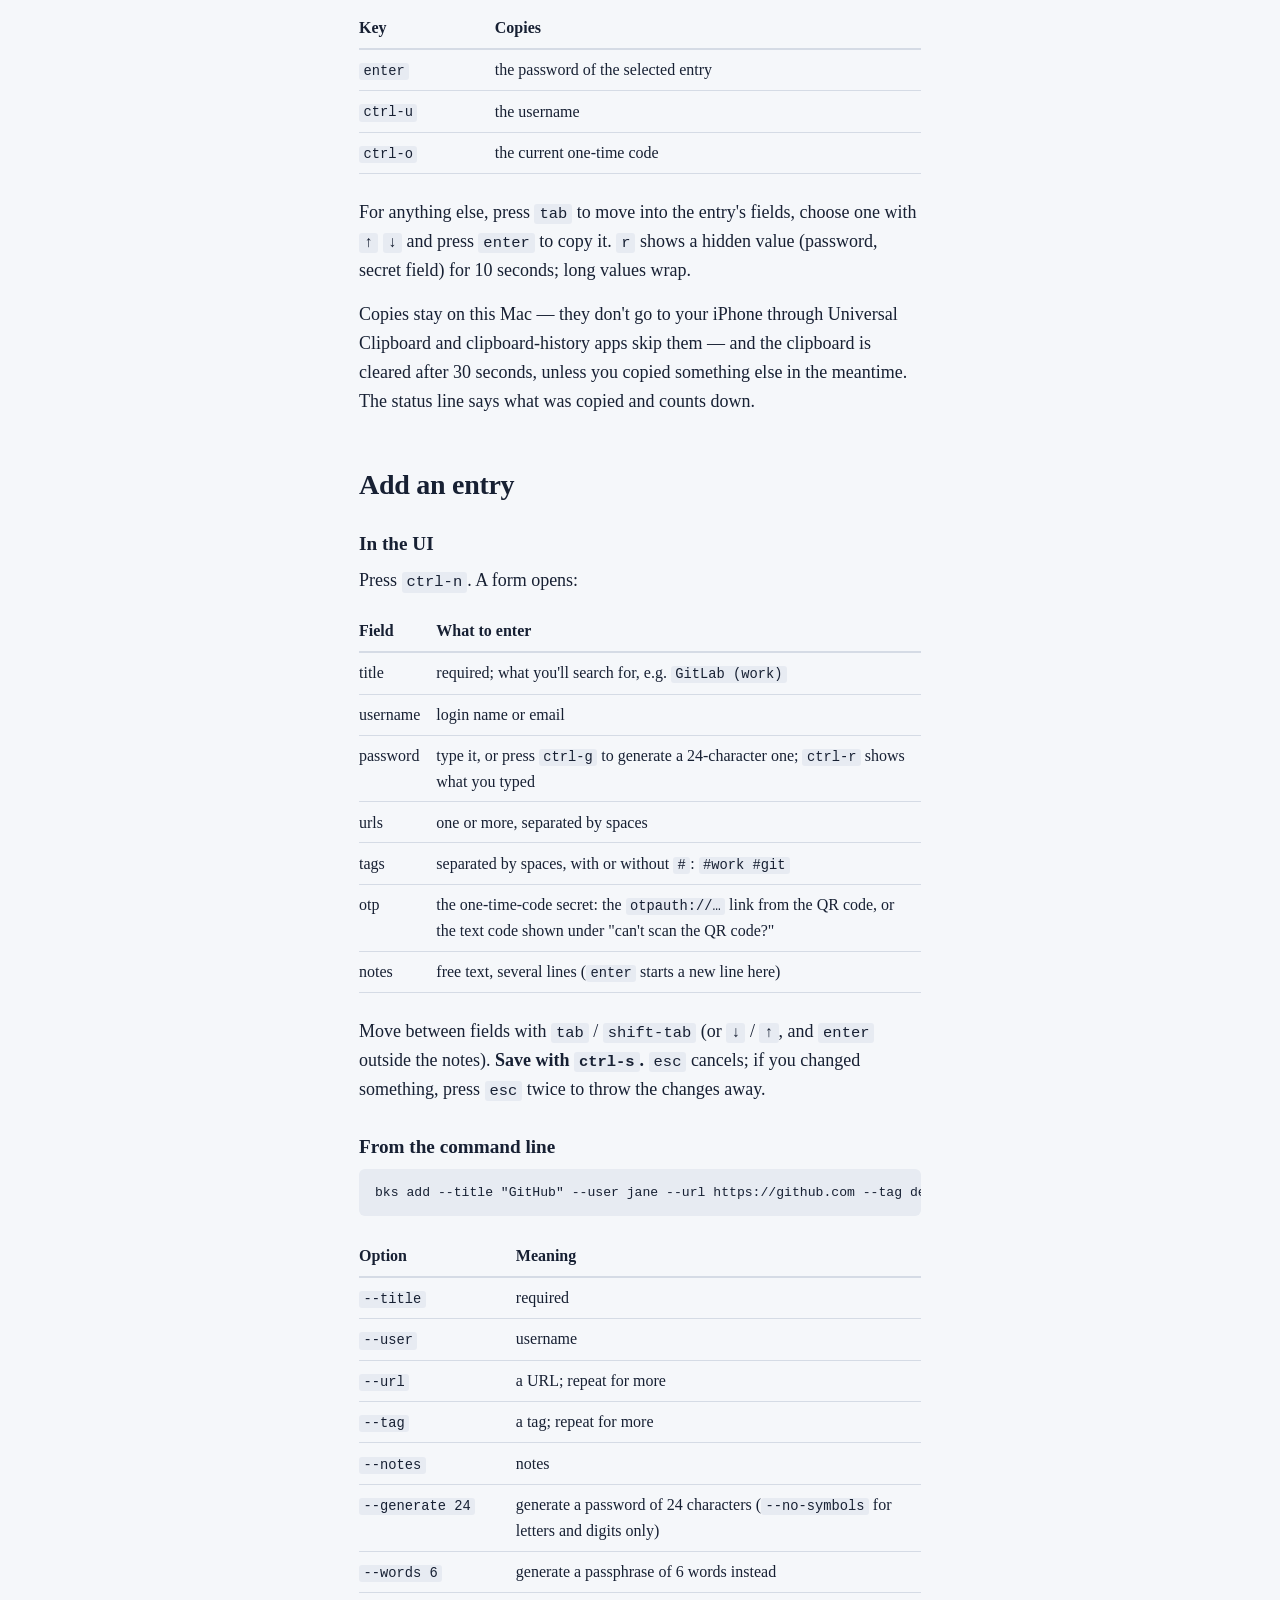
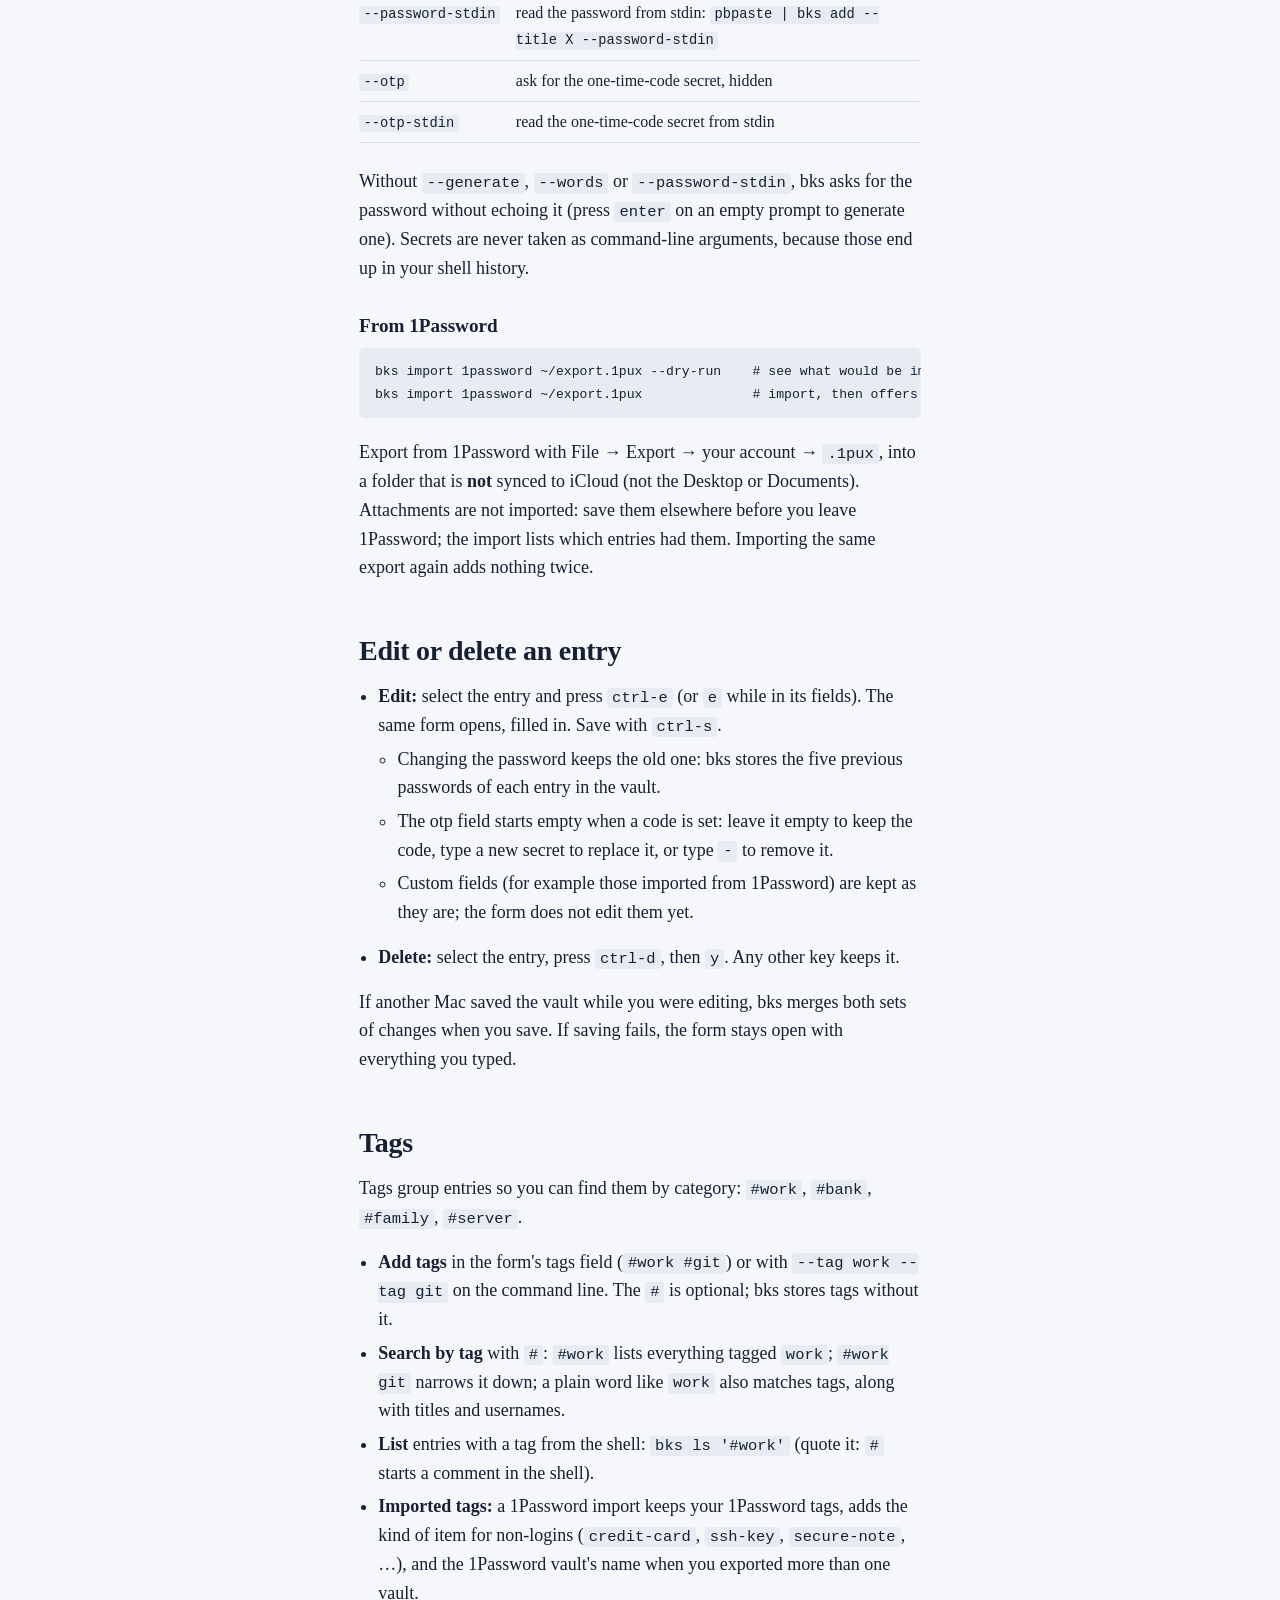
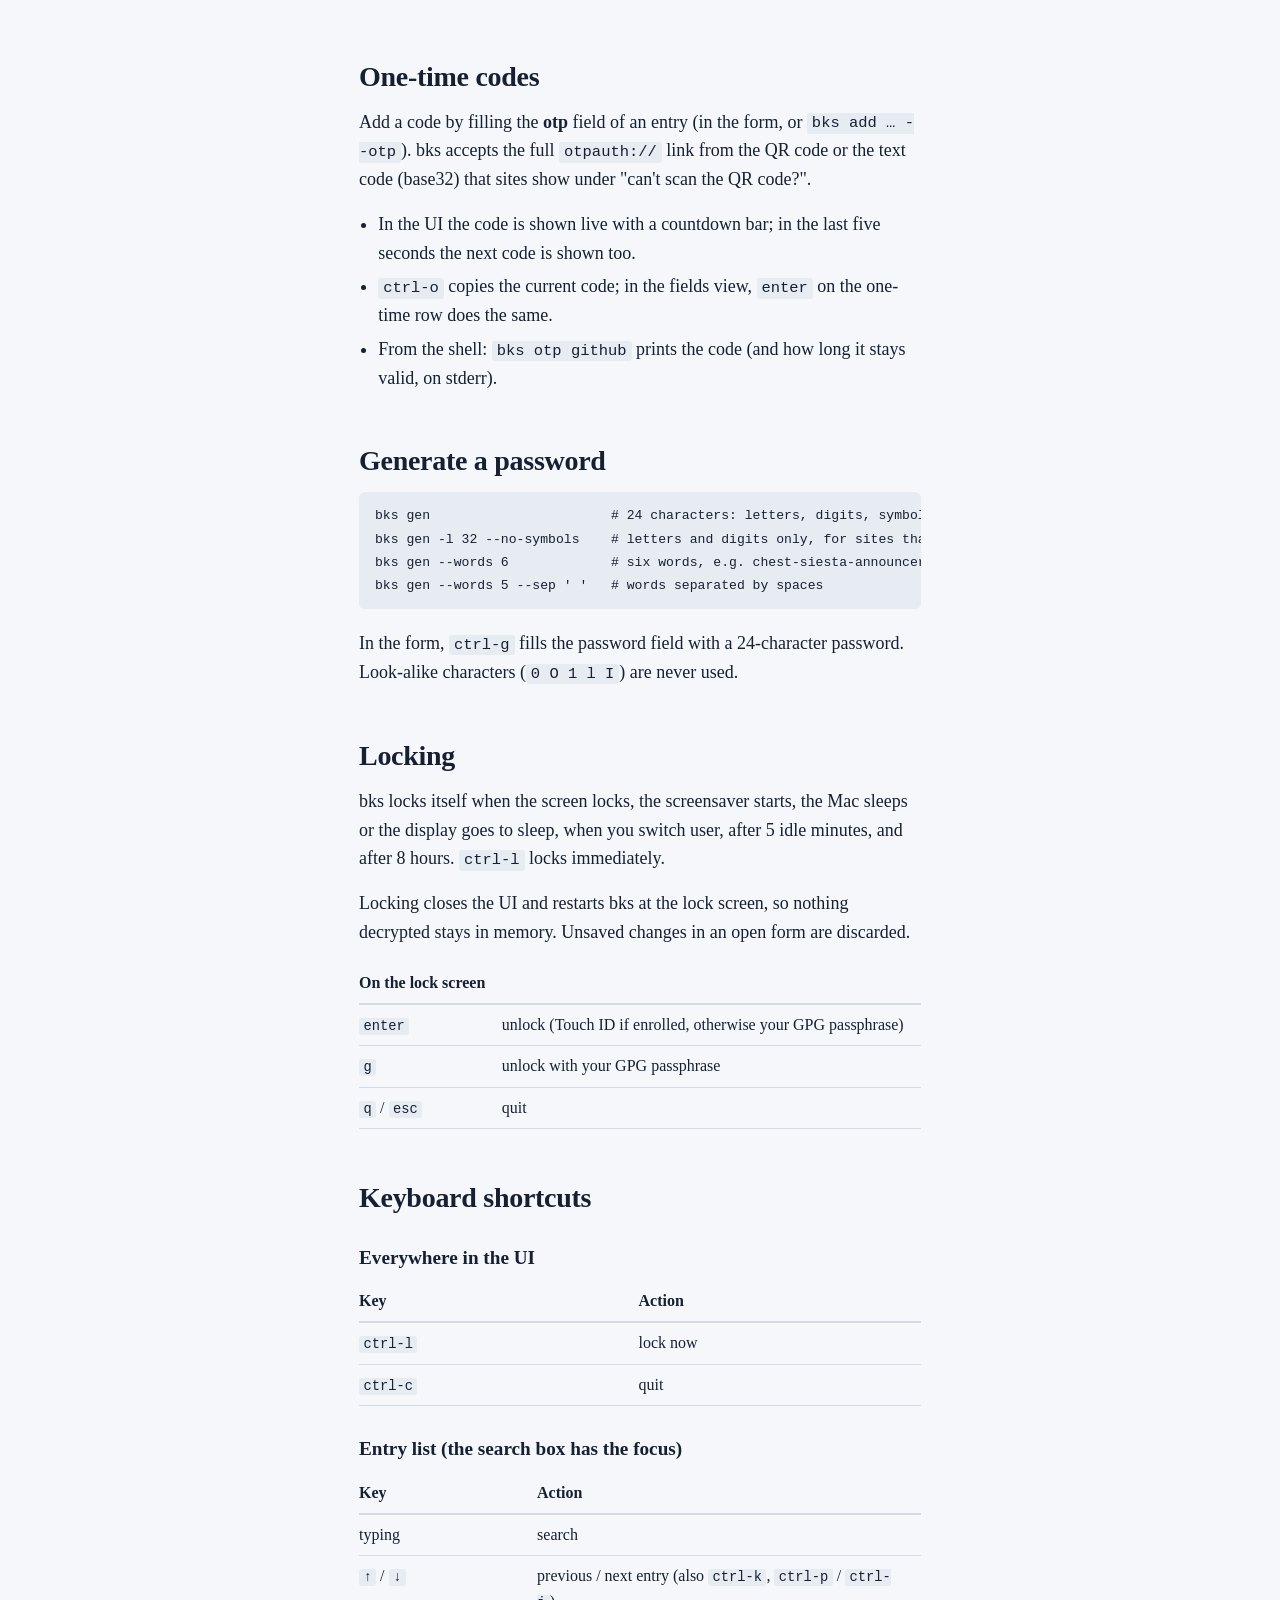
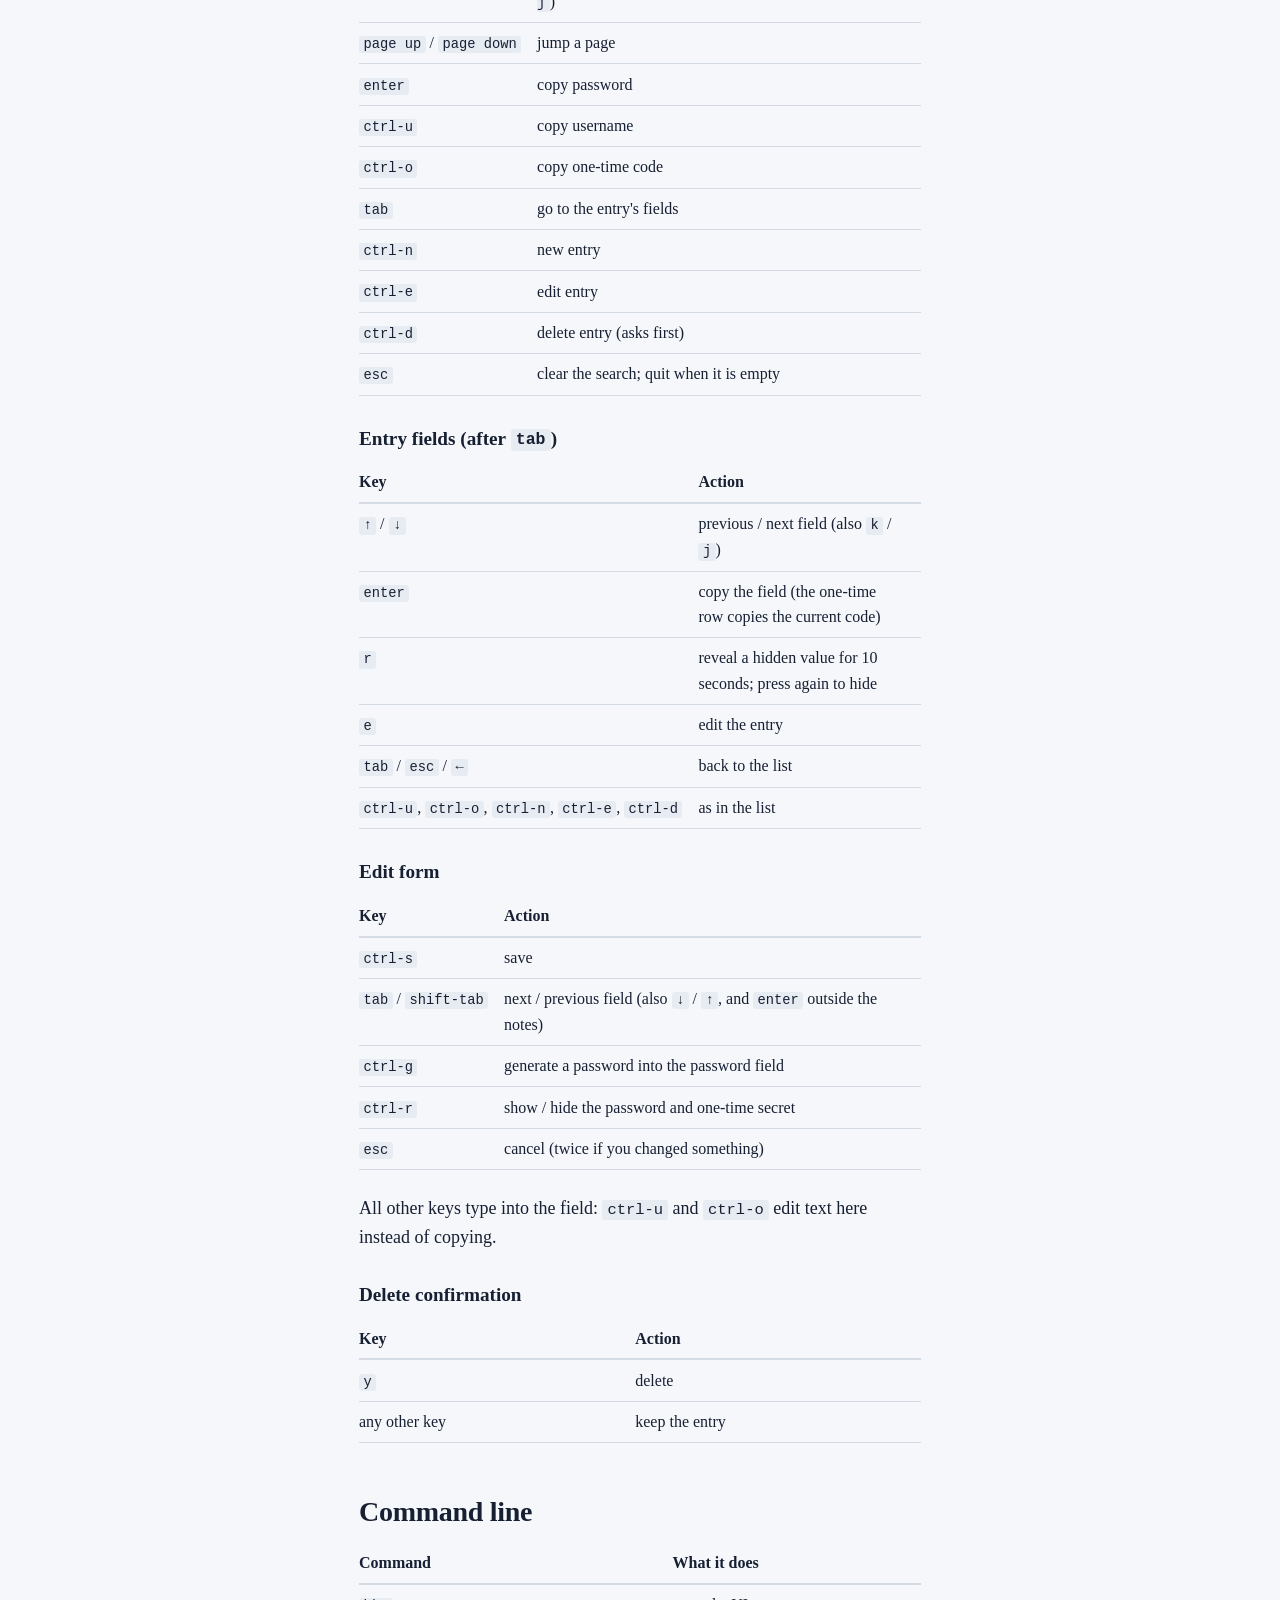
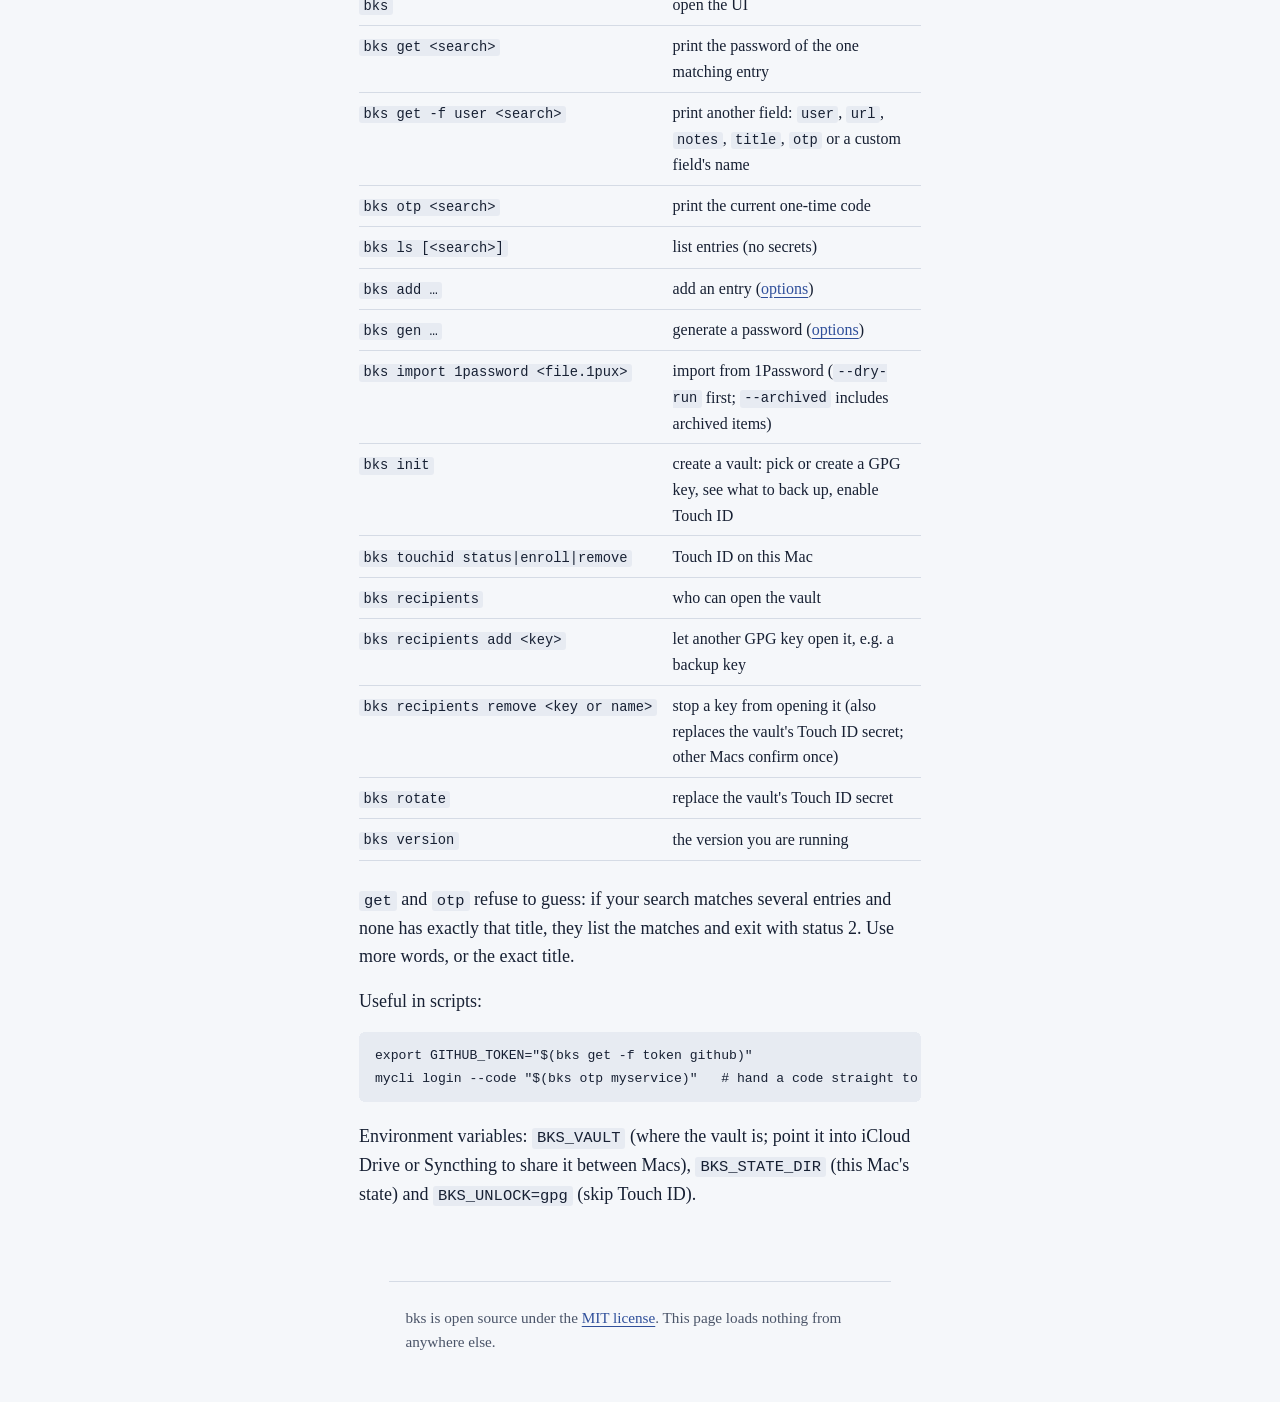
==== commit 97ca289e: "Releases: tag-triggered macOS builds with provenance; changelog; Homebrew template - .github/workflo" ====
--- a/docs/guide.html
+++ b/docs/guide.html
@@ -16,6 +16,7 @@
   <nav class="band-inner" aria-label="Site">
     <a class="home" href="./">bks</a>
     <a href="guide.html" aria-current="page">Guide</a>
+    <a href="https://github.com/Zurlys/bks/releases">Releases</a>
     <a href="https://github.com/Zurlys/bks/blob/main/DESIGN.md">How it works</a>
     <a href="https://github.com/Zurlys/bks/blob/main/SECURITY.md">Security model</a>
     <a href="https://github.com/Zurlys/bks">Source</a>
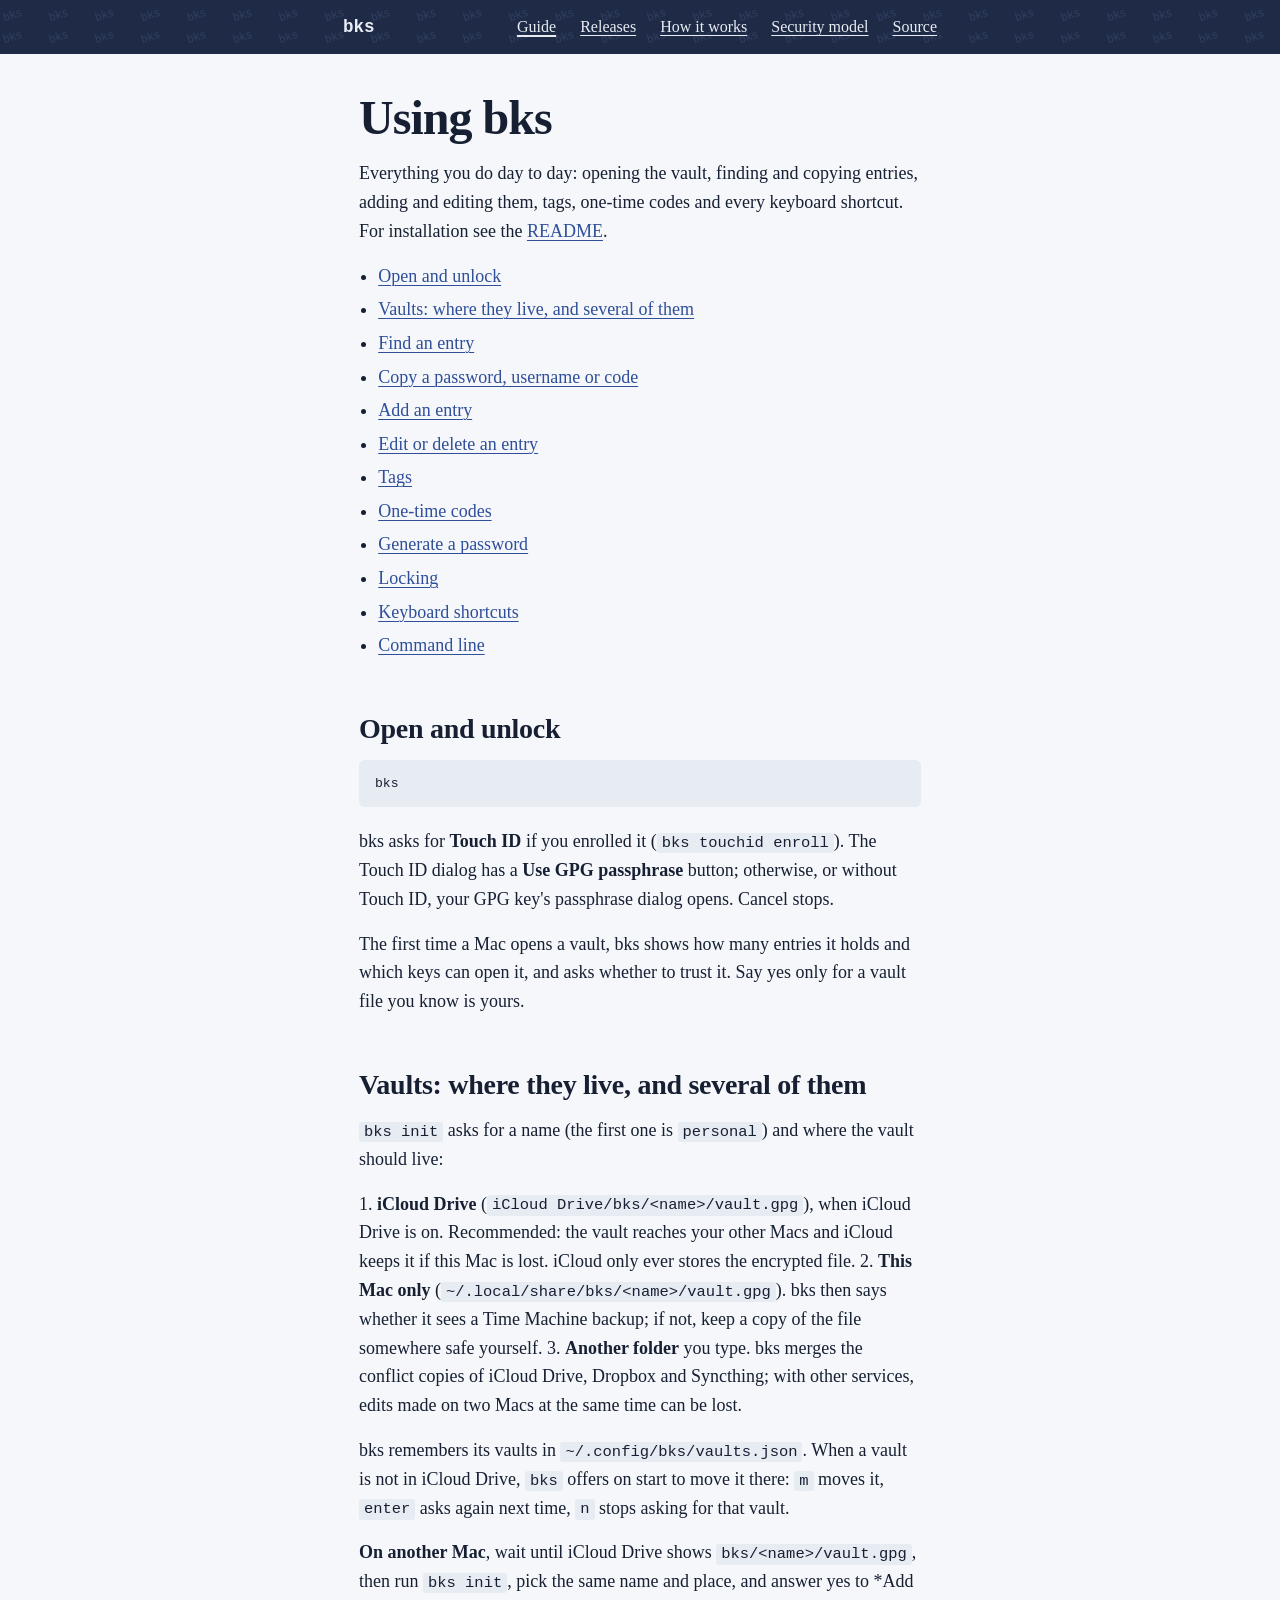
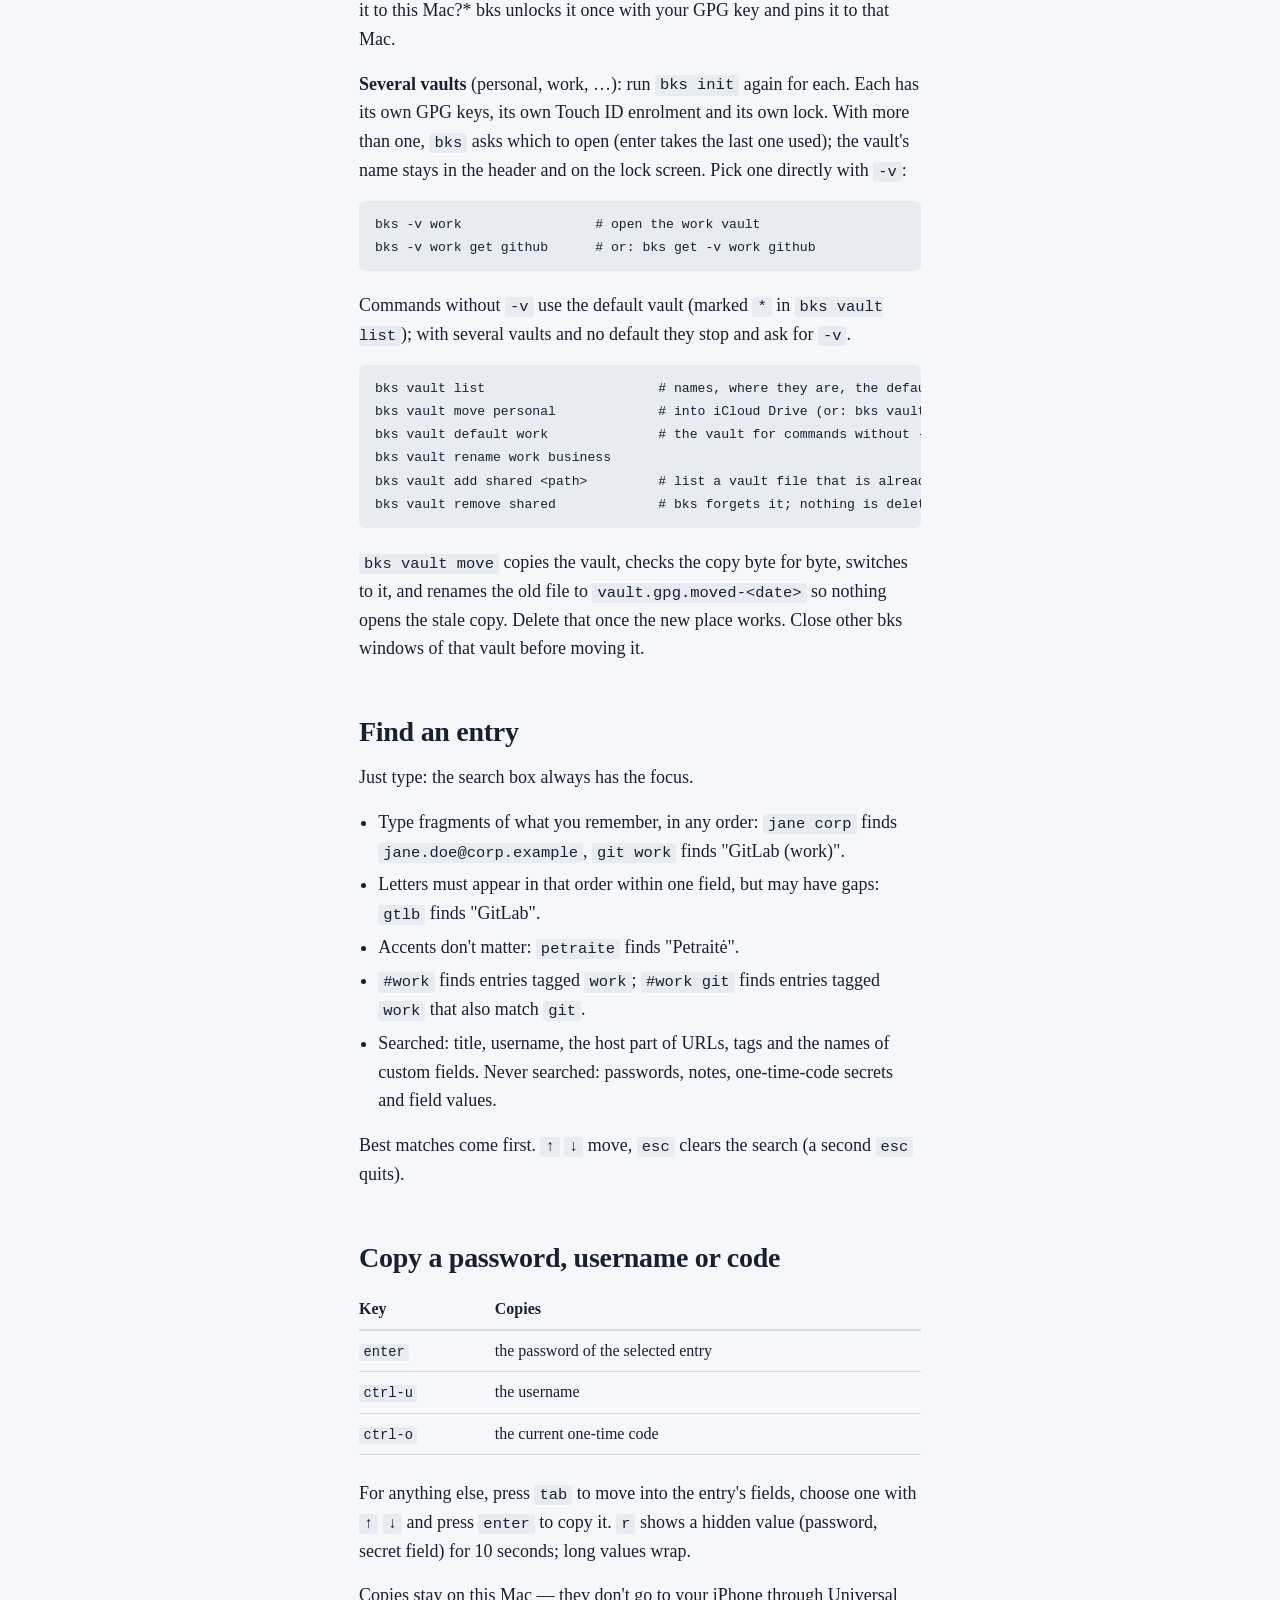
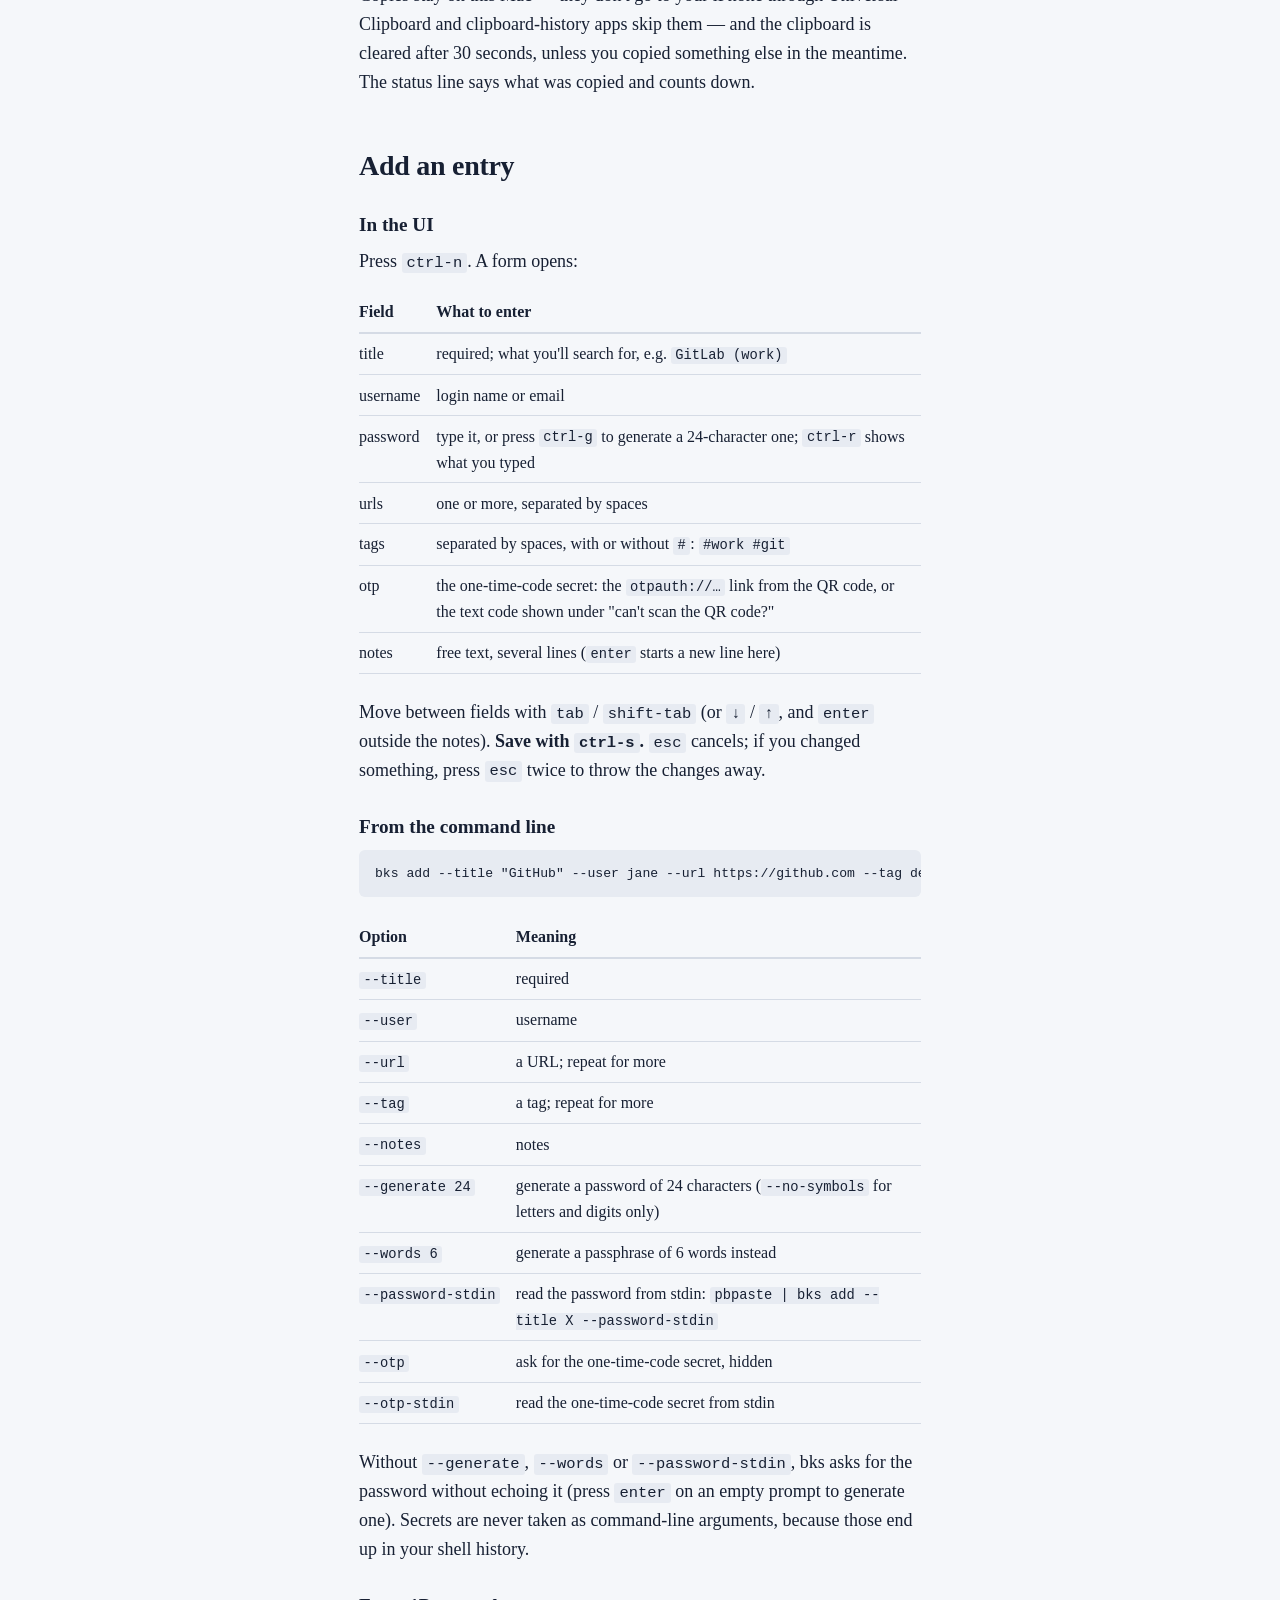
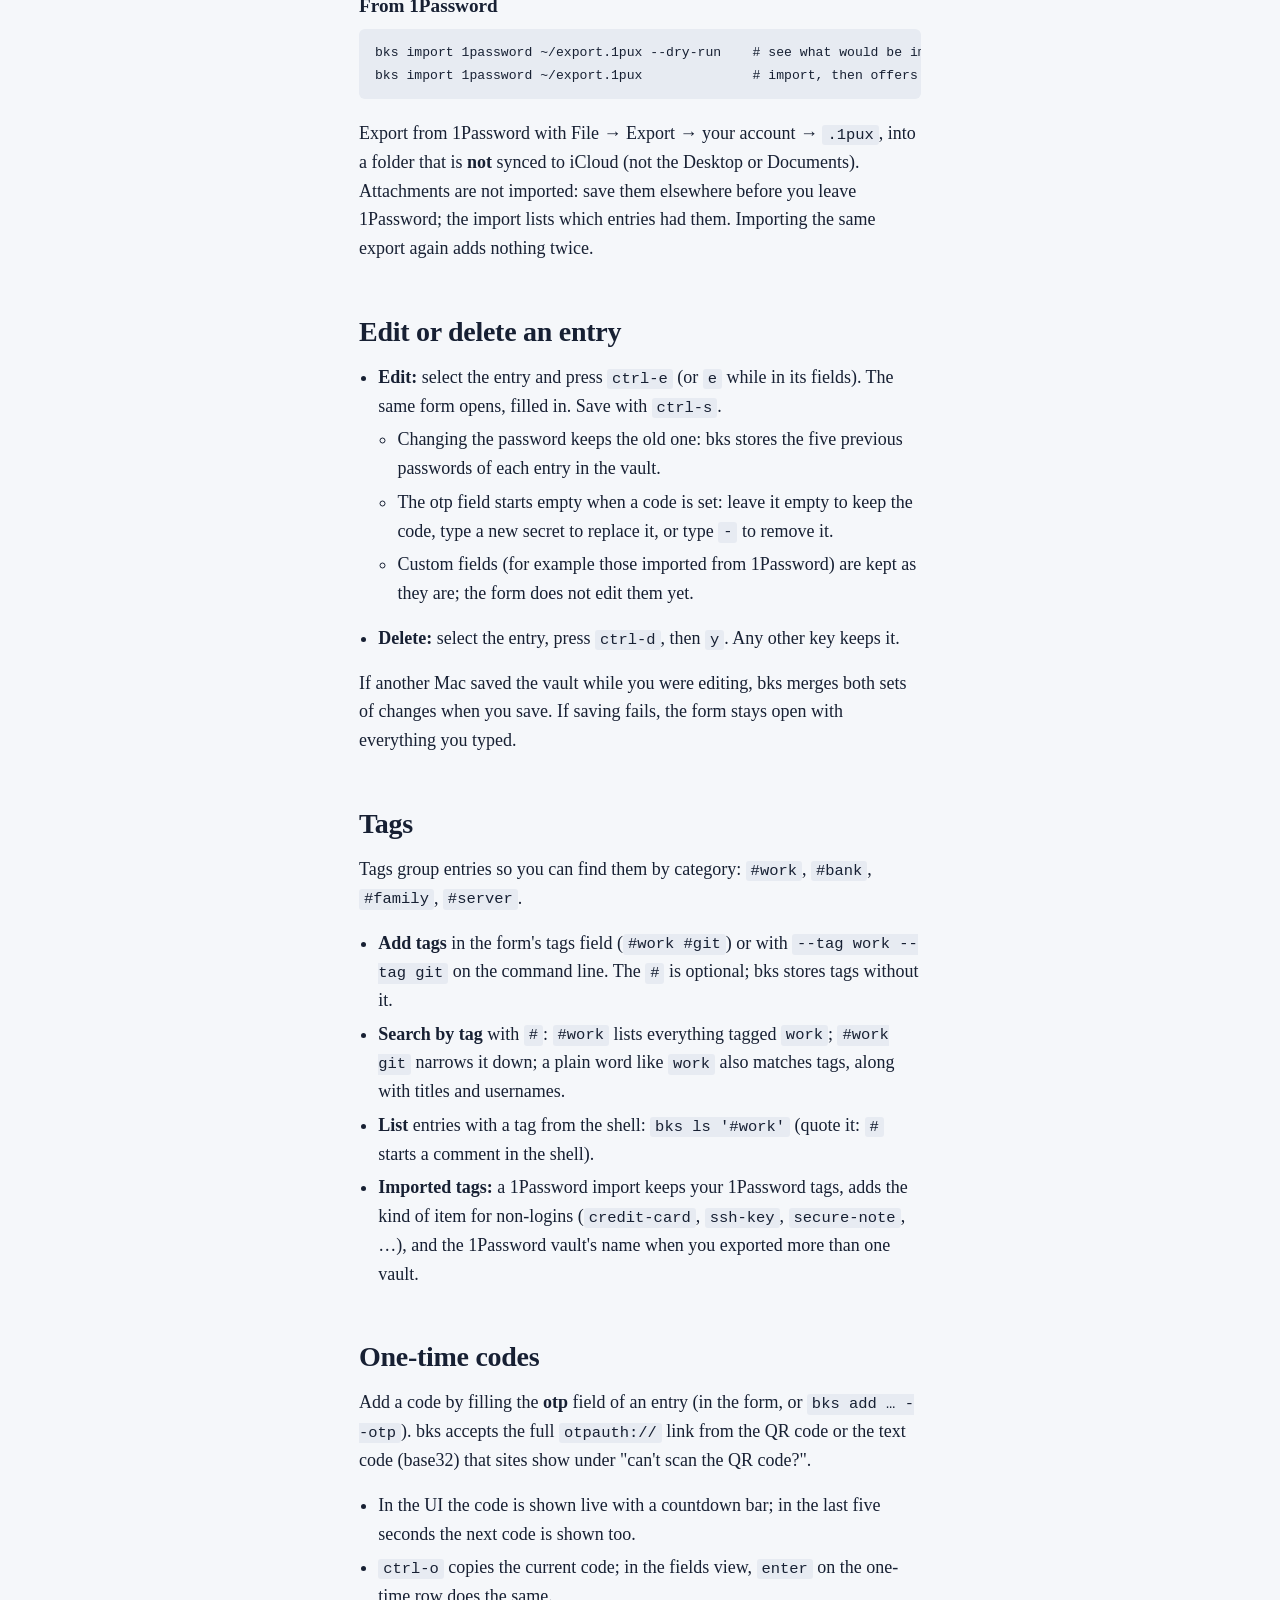
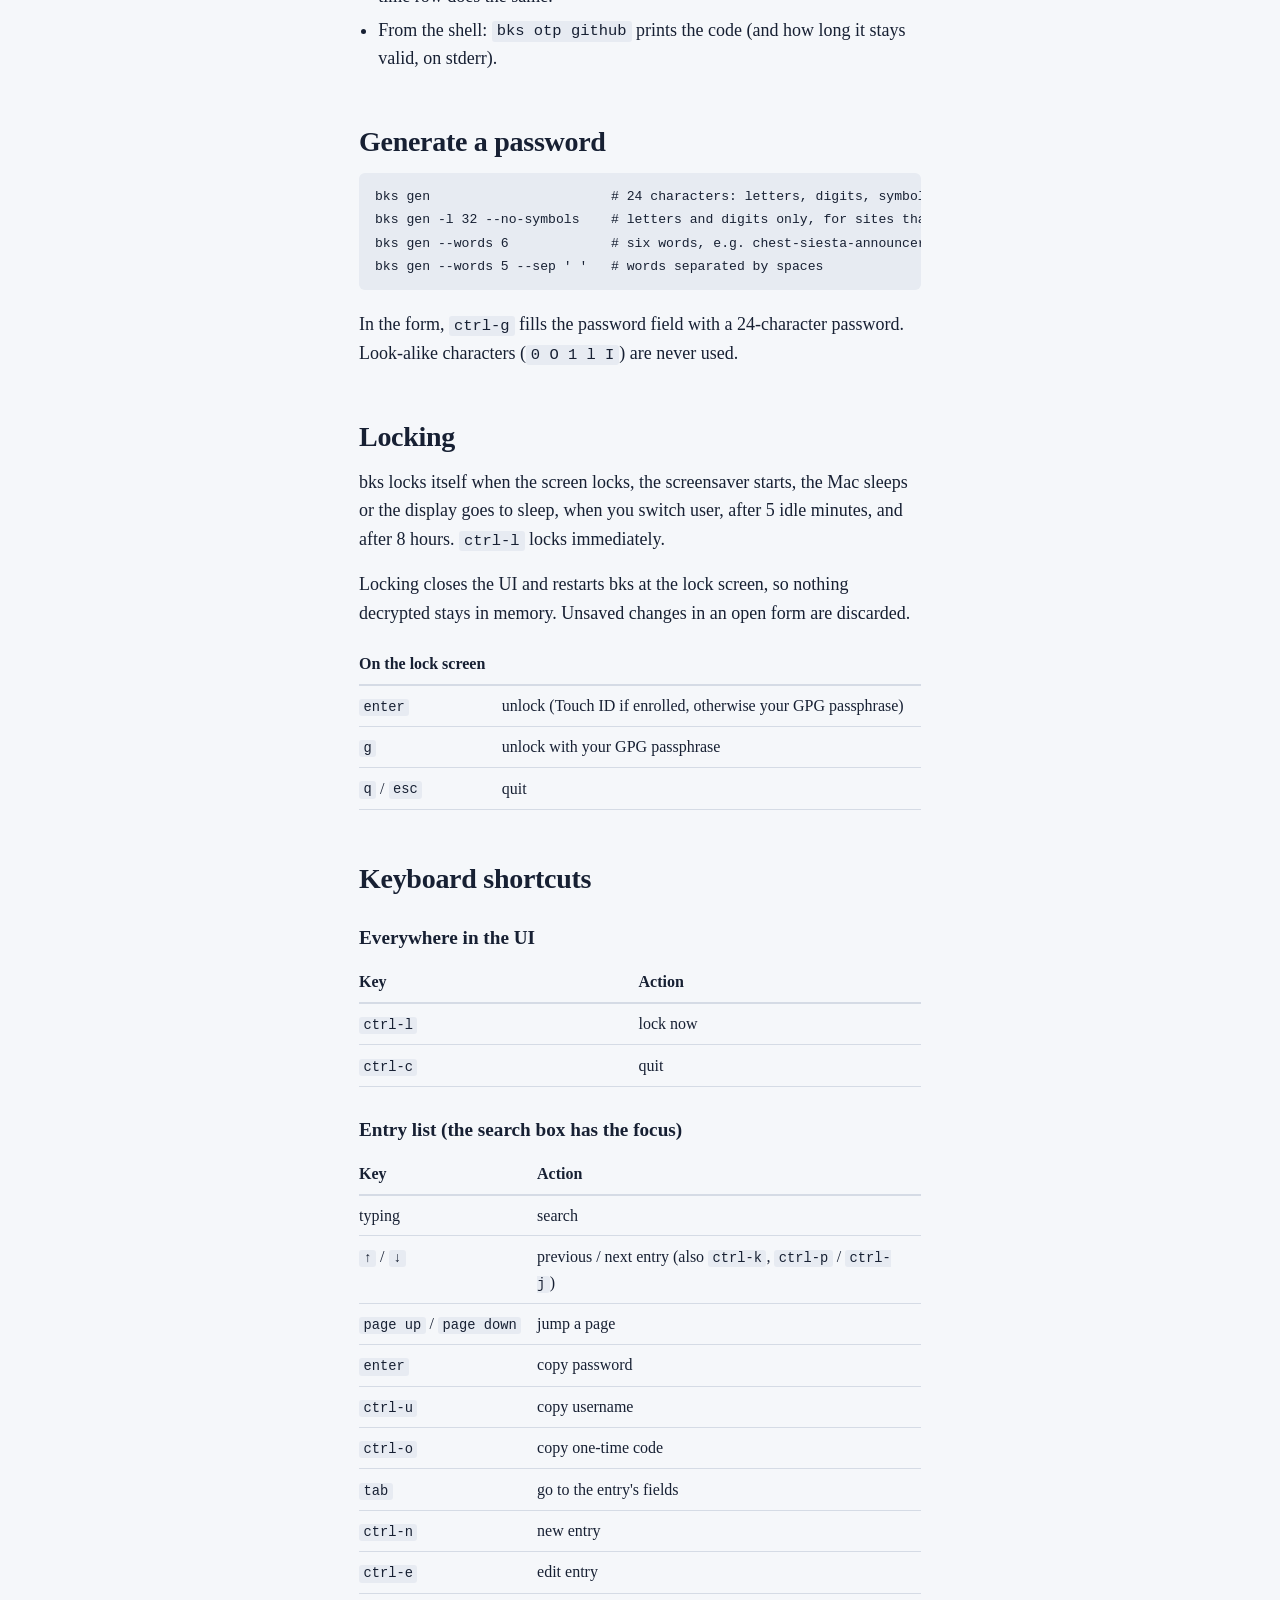
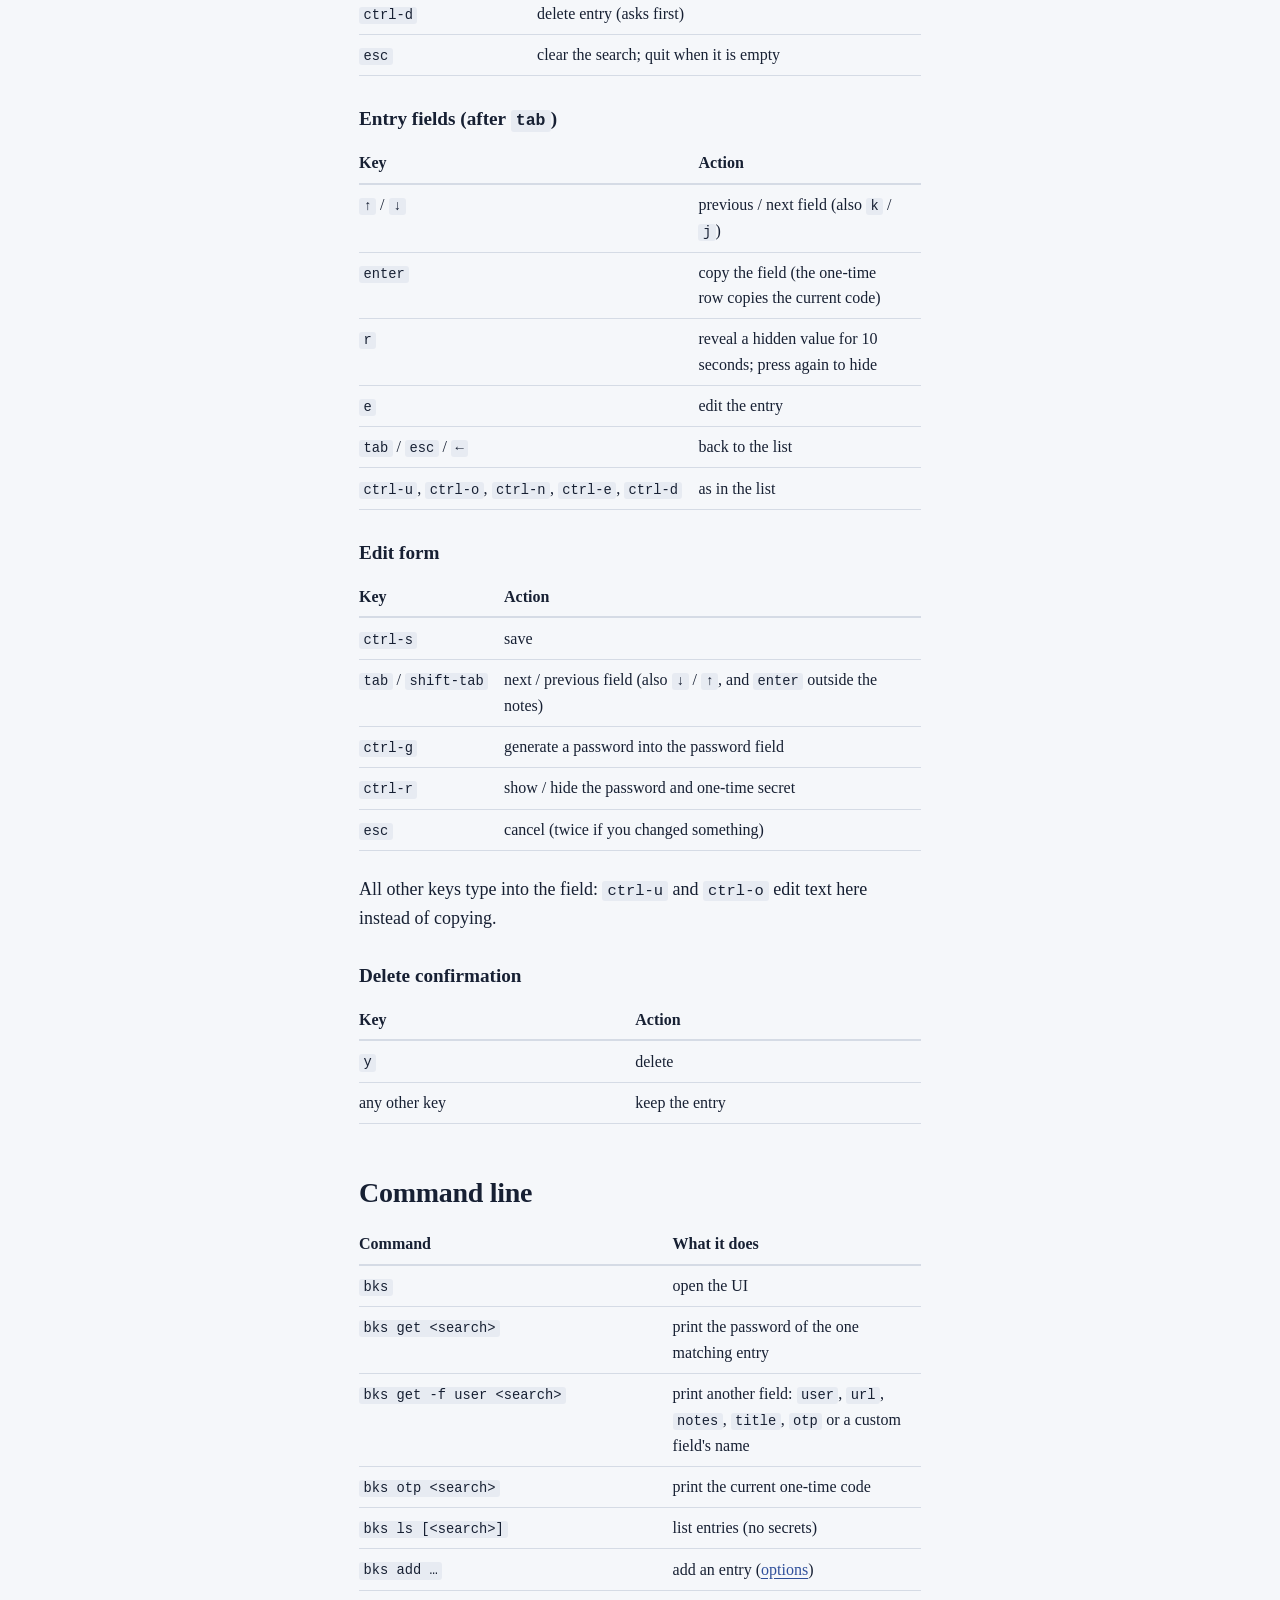
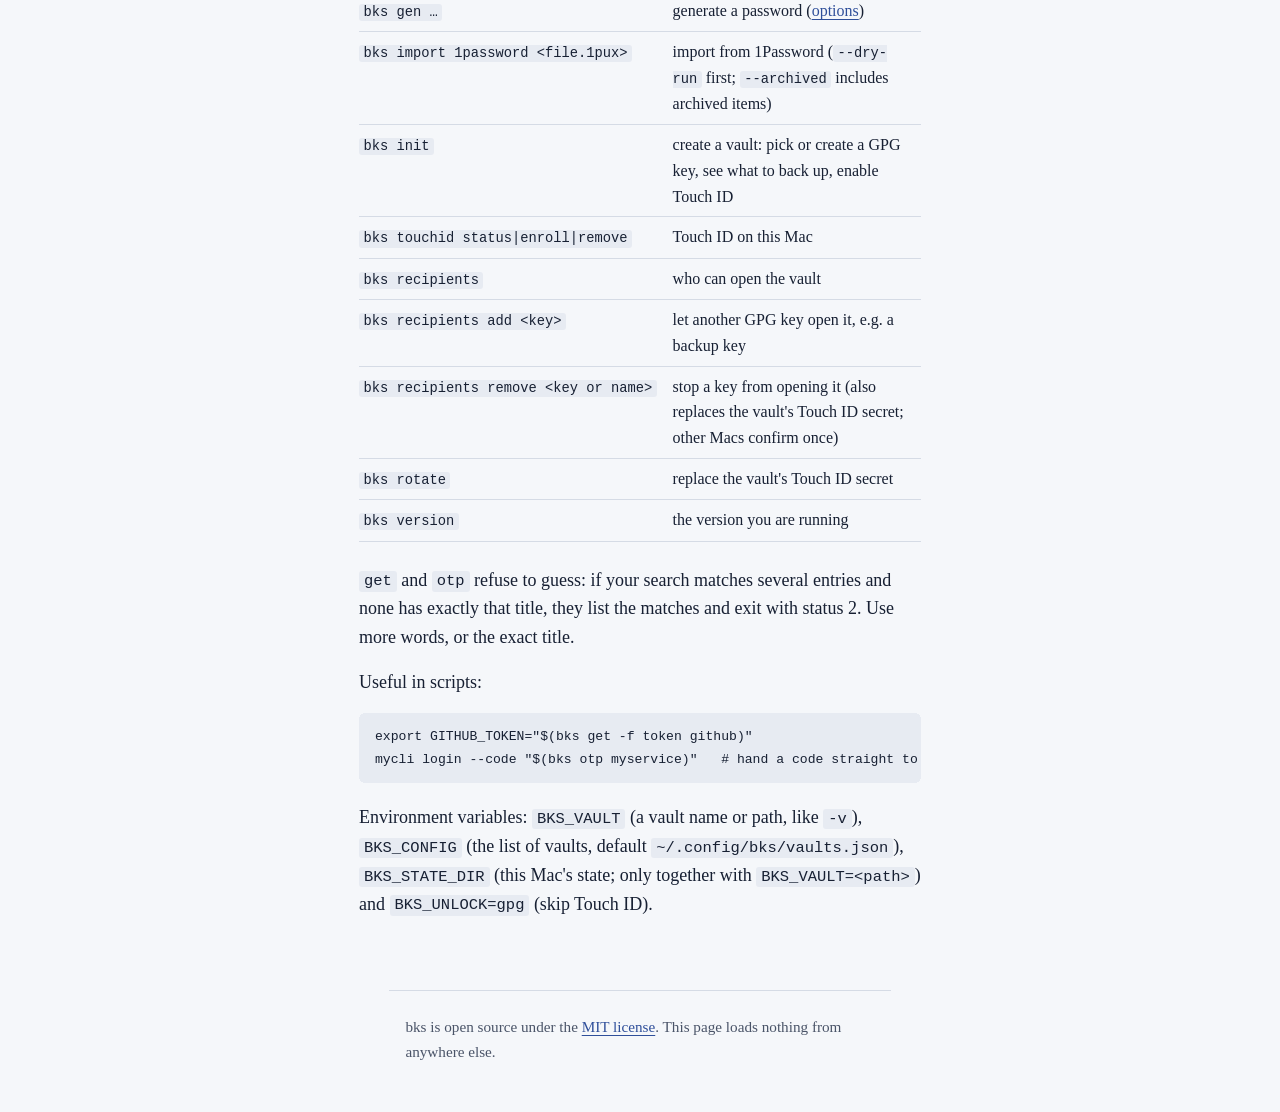
==== commit 96c480e5: "Several vaults, iCloud Drive by default, and a reminder to move a local vault there - ~/.config/bks/" ====
--- a/docs/guide.html
+++ b/docs/guide.html
@@ -26,11 +26,27 @@
 <!-- generated from GUIDE.md by docs/build-guide.py: edit GUIDE.md, then run make site -->
 <h1>Using bks</h1>
 <p>Everything you do day to day: opening the vault, finding and copying entries, adding and editing them, tags, one-time codes and every keyboard shortcut. For installation see the <a href="https://github.com/Zurlys/bks/blob/main/README.md">README</a>.</p>
-<ul><li><a href="#open-and-unlock">Open and unlock</a></li><li><a href="#find-an-entry">Find an entry</a></li><li><a href="#copy-a-password-username-or-code">Copy a password, username or code</a></li><li><a href="#add-an-entry">Add an entry</a></li><li><a href="#edit-or-delete-an-entry">Edit or delete an entry</a></li><li><a href="#tags">Tags</a></li><li><a href="#one-time-codes">One-time codes</a></li><li><a href="#generate-a-password">Generate a password</a></li><li><a href="#locking">Locking</a></li><li><a href="#keyboard-shortcuts">Keyboard shortcuts</a></li><li><a href="#command-line">Command line</a></li></ul>
+<ul><li><a href="#open-and-unlock">Open and unlock</a></li><li><a href="#vaults-where-they-live-and-several-of-them">Vaults: where they live, and several of them</a></li><li><a href="#find-an-entry">Find an entry</a></li><li><a href="#copy-a-password-username-or-code">Copy a password, username or code</a></li><li><a href="#add-an-entry">Add an entry</a></li><li><a href="#edit-or-delete-an-entry">Edit or delete an entry</a></li><li><a href="#tags">Tags</a></li><li><a href="#one-time-codes">One-time codes</a></li><li><a href="#generate-a-password">Generate a password</a></li><li><a href="#locking">Locking</a></li><li><a href="#keyboard-shortcuts">Keyboard shortcuts</a></li><li><a href="#command-line">Command line</a></li></ul>
 <h2 id="open-and-unlock">Open and unlock</h2>
 <pre><code>bks</code></pre>
 <p>bks asks for <strong>Touch ID</strong> if you enrolled it (<code>bks touchid enroll</code>). The Touch ID dialog has a <strong>Use GPG passphrase</strong> button; otherwise, or without Touch ID, your GPG key's passphrase dialog opens. Cancel stops.</p>
 <p>The first time a Mac opens a vault, bks shows how many entries it holds and which keys can open it, and asks whether to trust it. Say yes only for a vault file you know is yours.</p>
+<h2 id="vaults-where-they-live-and-several-of-them">Vaults: where they live, and several of them</h2>
+<p><code>bks init</code> asks for a name (the first one is <code>personal</code>) and where the vault should live:</p>
+<p>1. <strong>iCloud Drive</strong> (<code>iCloud Drive/bks/&lt;name&gt;/vault.gpg</code>), when iCloud Drive is on. Recommended: the vault reaches your other Macs and iCloud keeps it if this Mac is lost. iCloud only ever stores the encrypted file. 2. <strong>This Mac only</strong> (<code>~/.local/share/bks/&lt;name&gt;/vault.gpg</code>). bks then says whether it sees a Time Machine backup; if not, keep a copy of the file somewhere safe yourself. 3. <strong>Another folder</strong> you type. bks merges the conflict copies of iCloud Drive, Dropbox and Syncthing; with other services, edits made on two Macs at the same time can be lost.</p>
+<p>bks remembers its vaults in <code>~/.config/bks/vaults.json</code>. When a vault is not in iCloud Drive, <code>bks</code> offers on start to move it there: <code>m</code> moves it, <code>enter</code> asks again next time, <code>n</code> stops asking for that vault.</p>
+<p><strong>On another Mac</strong>, wait until iCloud Drive shows <code>bks/&lt;name&gt;/vault.gpg</code>, then run <code>bks init</code>, pick the same name and place, and answer yes to *Add it to this Mac?* bks unlocks it once with your GPG key and pins it to that Mac.</p>
+<p><strong>Several vaults</strong> (personal, work, …): run <code>bks init</code> again for each. Each has its own GPG keys, its own Touch ID enrolment and its own lock. With more than one, <code>bks</code> asks which to open (enter takes the last one used); the vault's name stays in the header and on the lock screen. Pick one directly with <code>-v</code>:</p>
+<pre><code>bks -v work                 # open the work vault
+bks -v work get github      # or: bks get -v work github</code></pre>
+<p>Commands without <code>-v</code> use the default vault (marked <code>*</code> in <code>bks vault list</code>); with several vaults and no default they stop and ask for <code>-v</code>.</p>
+<pre><code>bks vault list                      # names, where they are, the default
+bks vault move personal             # into iCloud Drive (or: bks vault move personal &lt;path&gt;)
+bks vault default work              # the vault for commands without -v
+bks vault rename work business
+bks vault add shared &lt;path&gt;         # list a vault file that is already there
+bks vault remove shared             # bks forgets it; nothing is deleted</code></pre>
+<p><code>bks vault move</code> copies the vault, checks the copy byte for byte, switches to it, and renames the old file to <code>vault.gpg.moved-&lt;date&gt;</code> so nothing opens the stale copy. Delete that once the new place works. Close other bks windows of that vault before moving it.</p>
 <h2 id="find-an-entry">Find an entry</h2>
 <p>Just type: the search box always has the focus.</p>
 <ul><li>Type fragments of what you remember, in any order: <code>jane corp</code> finds <code>jane.doe@corp.example</code>, <code>git work</code> finds "GitLab (work)".</li><li>Letters must appear in that order within one field, but may have gaps: <code>gtlb</code> finds "GitLab".</li><li>Accents don't matter: <code>petraite</code> finds "Petraitė".</li><li><code>#work</code> finds entries tagged <code>work</code>; <code>#work git</code> finds entries tagged <code>work</code> that also match <code>git</code>.</li><li>Searched: title, username, the host part of URLs, tags and the names of custom fields. Never searched: passwords, notes, one-time-code secrets and field values.</li></ul>
@@ -89,7 +105,7 @@
 <p>Useful in scripts:</p>
 <pre><code>export GITHUB_TOKEN=&quot;$(bks get -f token github)&quot;
 mycli login --code &quot;$(bks otp myservice)&quot;   # hand a code straight to a command</code></pre>
-<p>Environment variables: <code>BKS_VAULT</code> (where the vault is; point it into iCloud Drive or Syncthing to share it between Macs), <code>BKS_STATE_DIR</code> (this Mac's state) and <code>BKS_UNLOCK=gpg</code> (skip Touch ID).</p>
+<p>Environment variables: <code>BKS_VAULT</code> (a vault name or path, like <code>-v</code>), <code>BKS_CONFIG</code> (the list of vaults, default <code>~/.config/bks/vaults.json</code>), <code>BKS_STATE_DIR</code> (this Mac's state; only together with <code>BKS_VAULT=&lt;path&gt;</code>) and <code>BKS_UNLOCK=gpg</code> (skip Touch ID).</p>
 </main>
 <footer>
   <p>bks is open source under the <a href="https://github.com/Zurlys/bks/blob/main/LICENSE">MIT license</a>. This page loads nothing from anywhere else.</p>
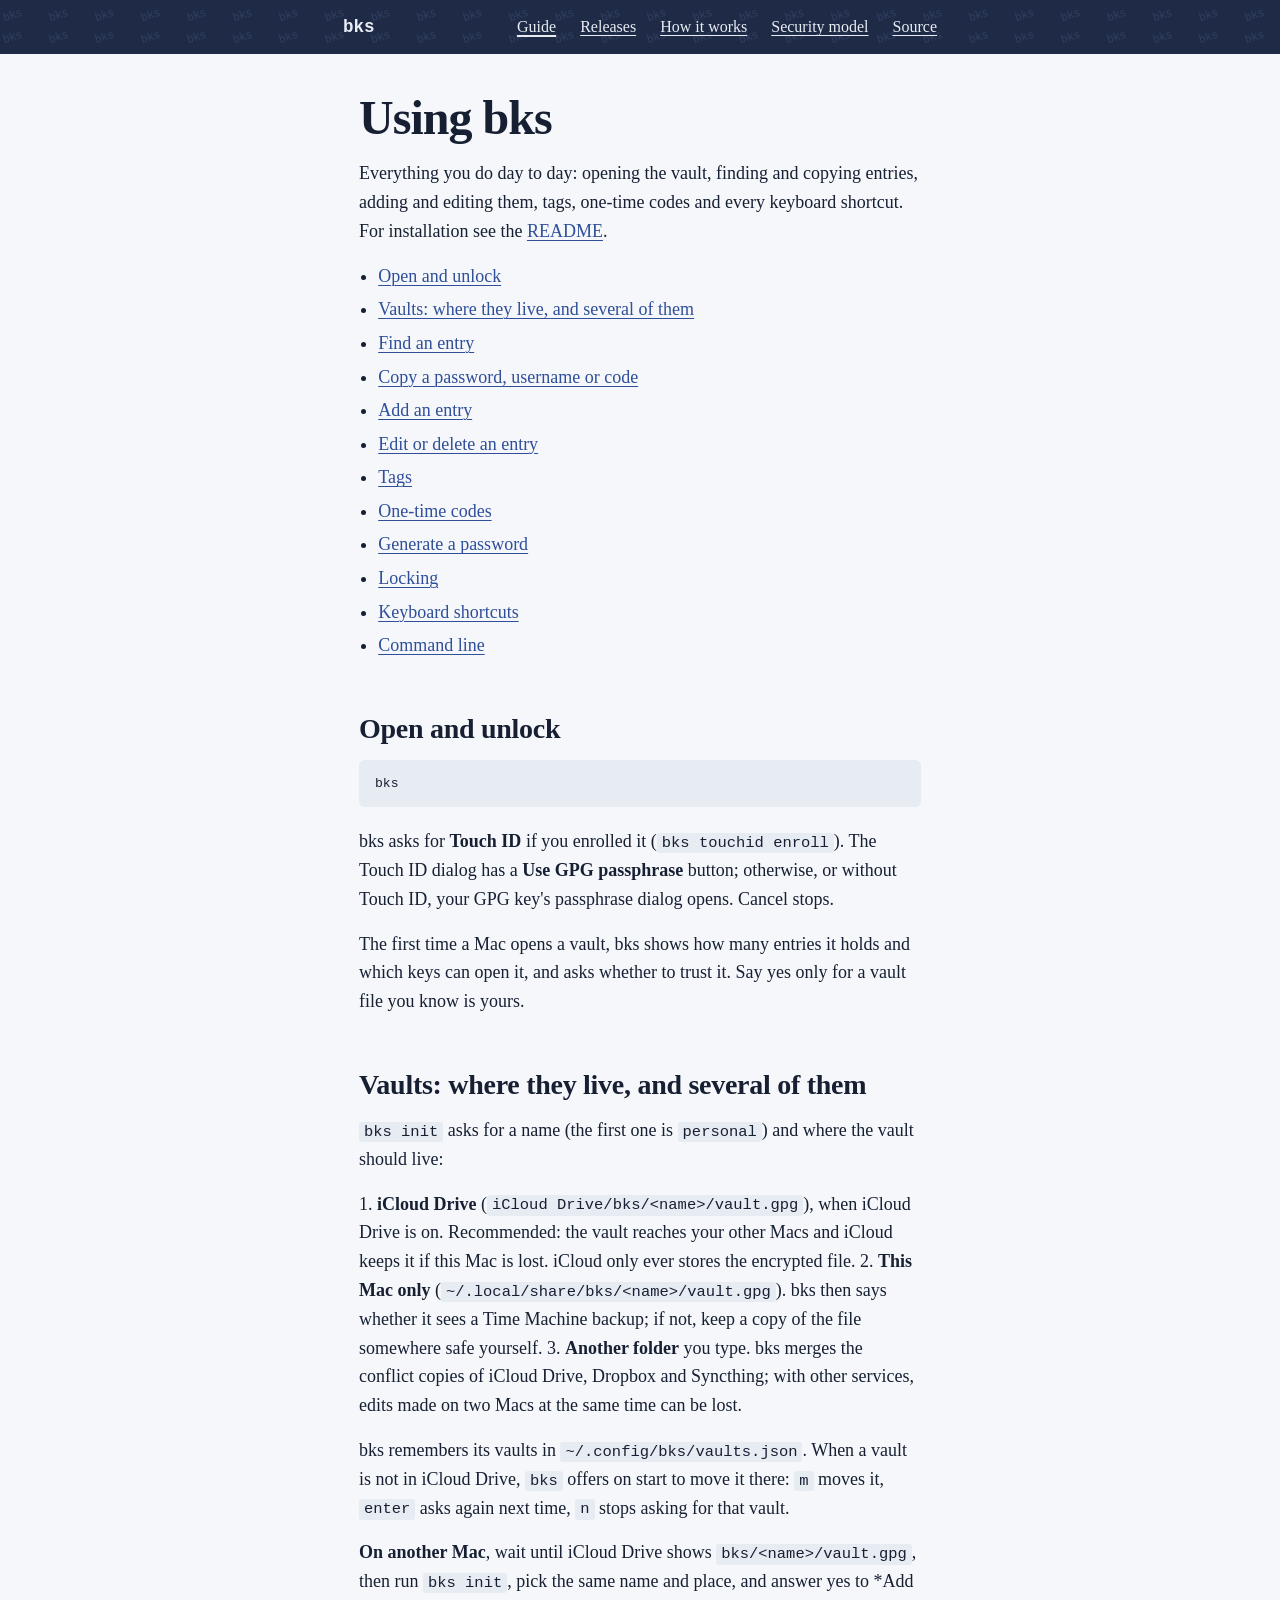
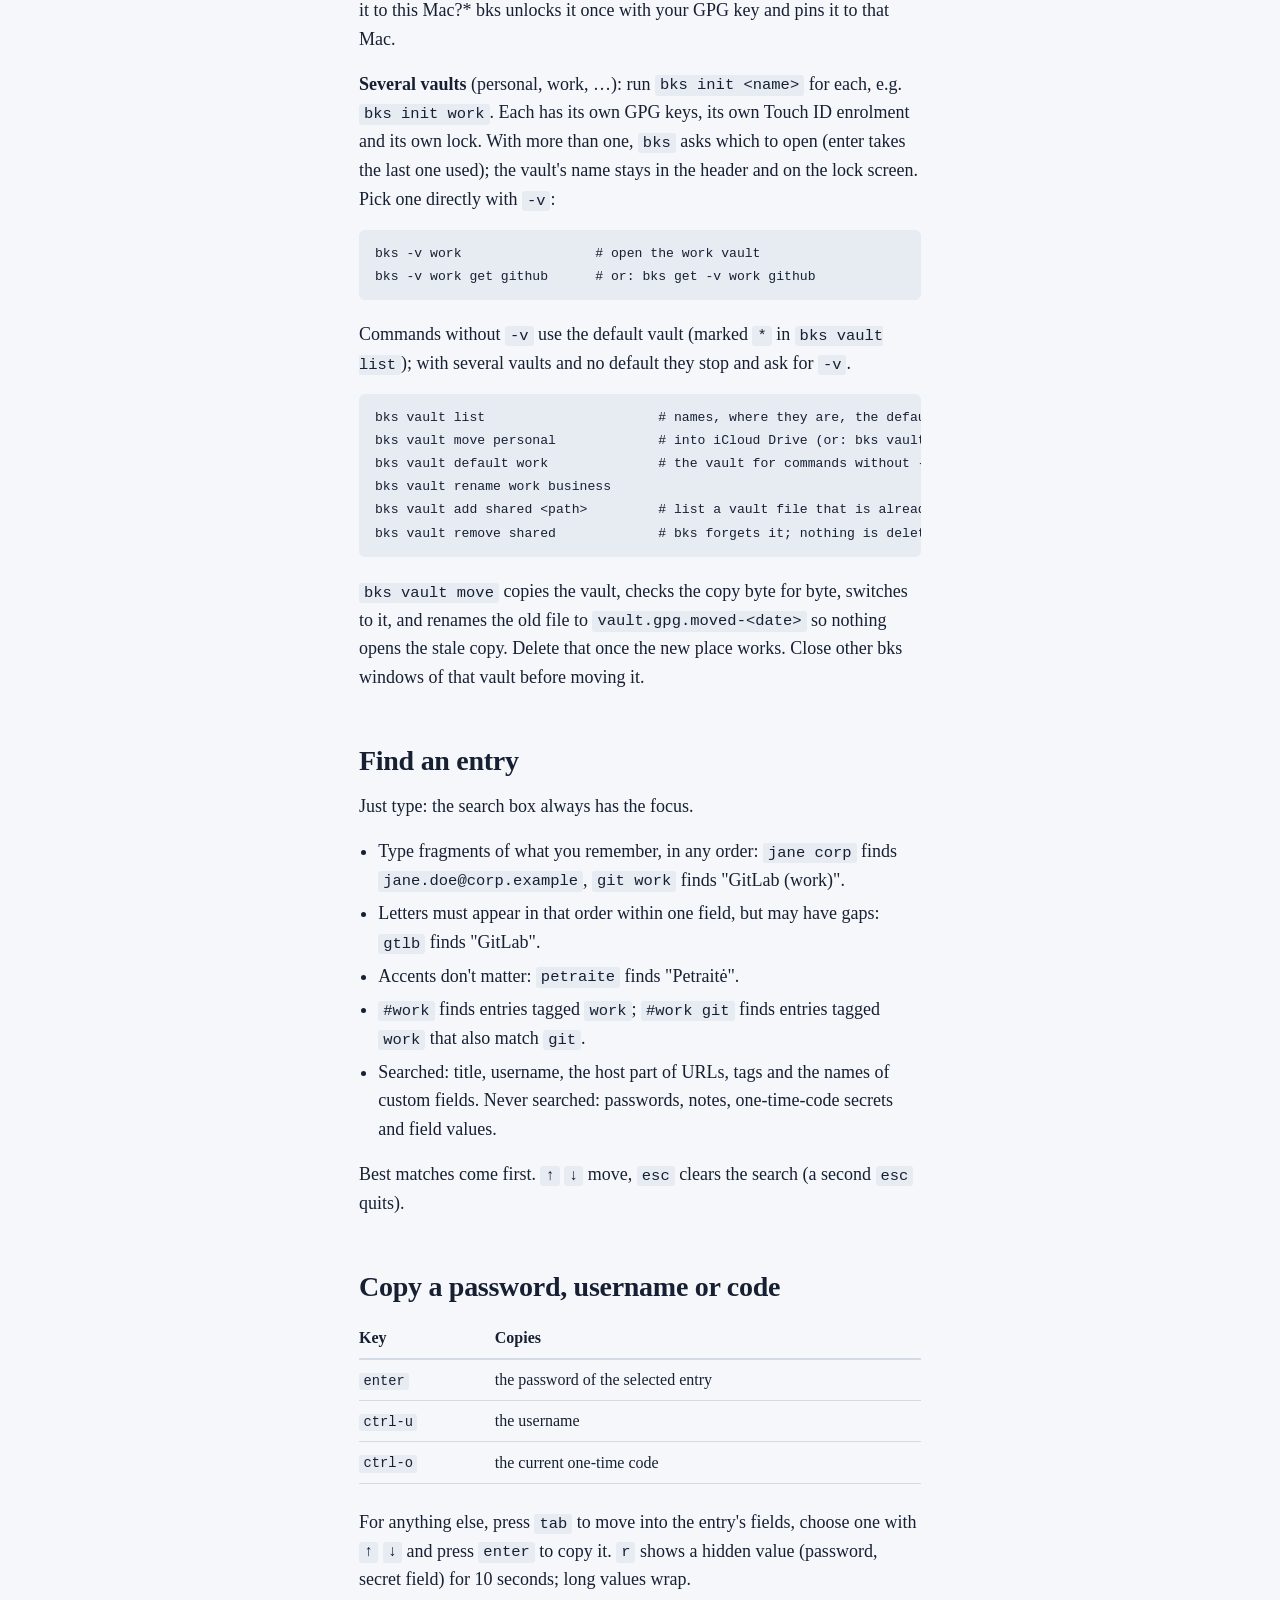
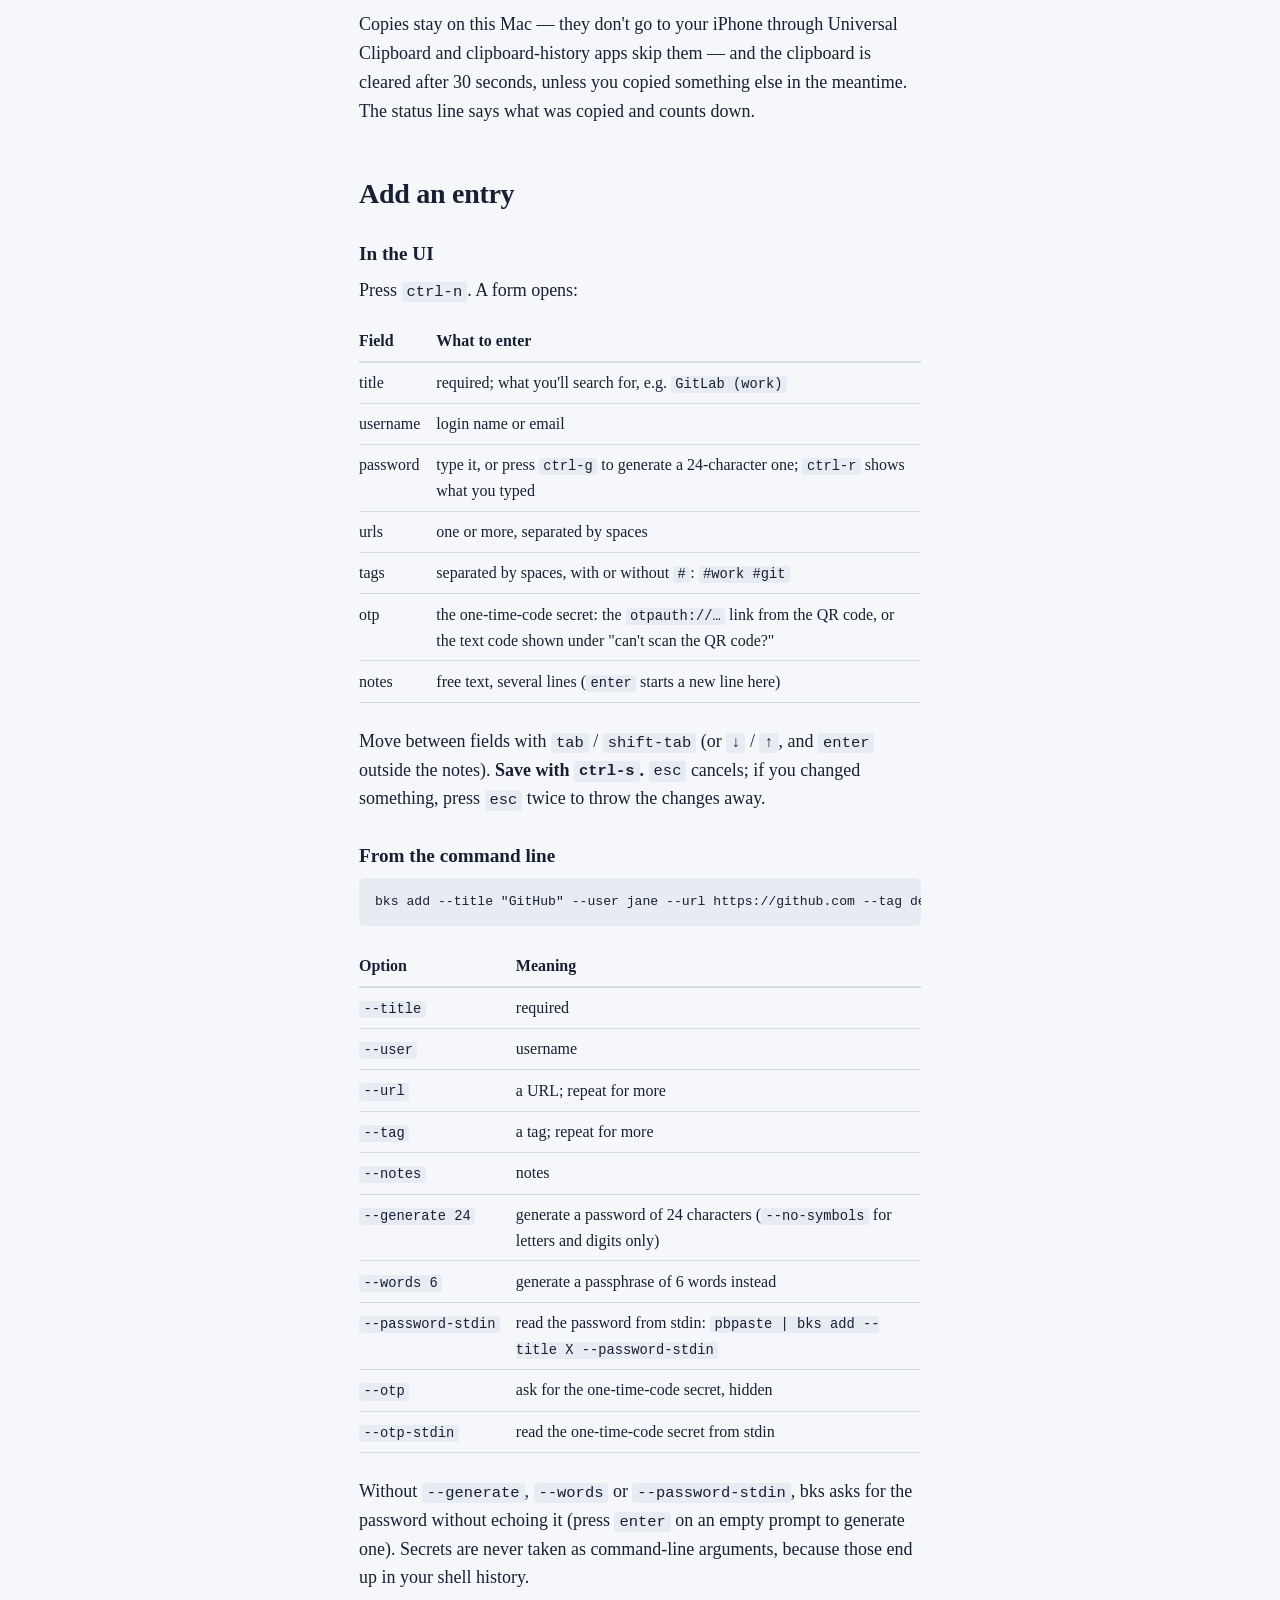
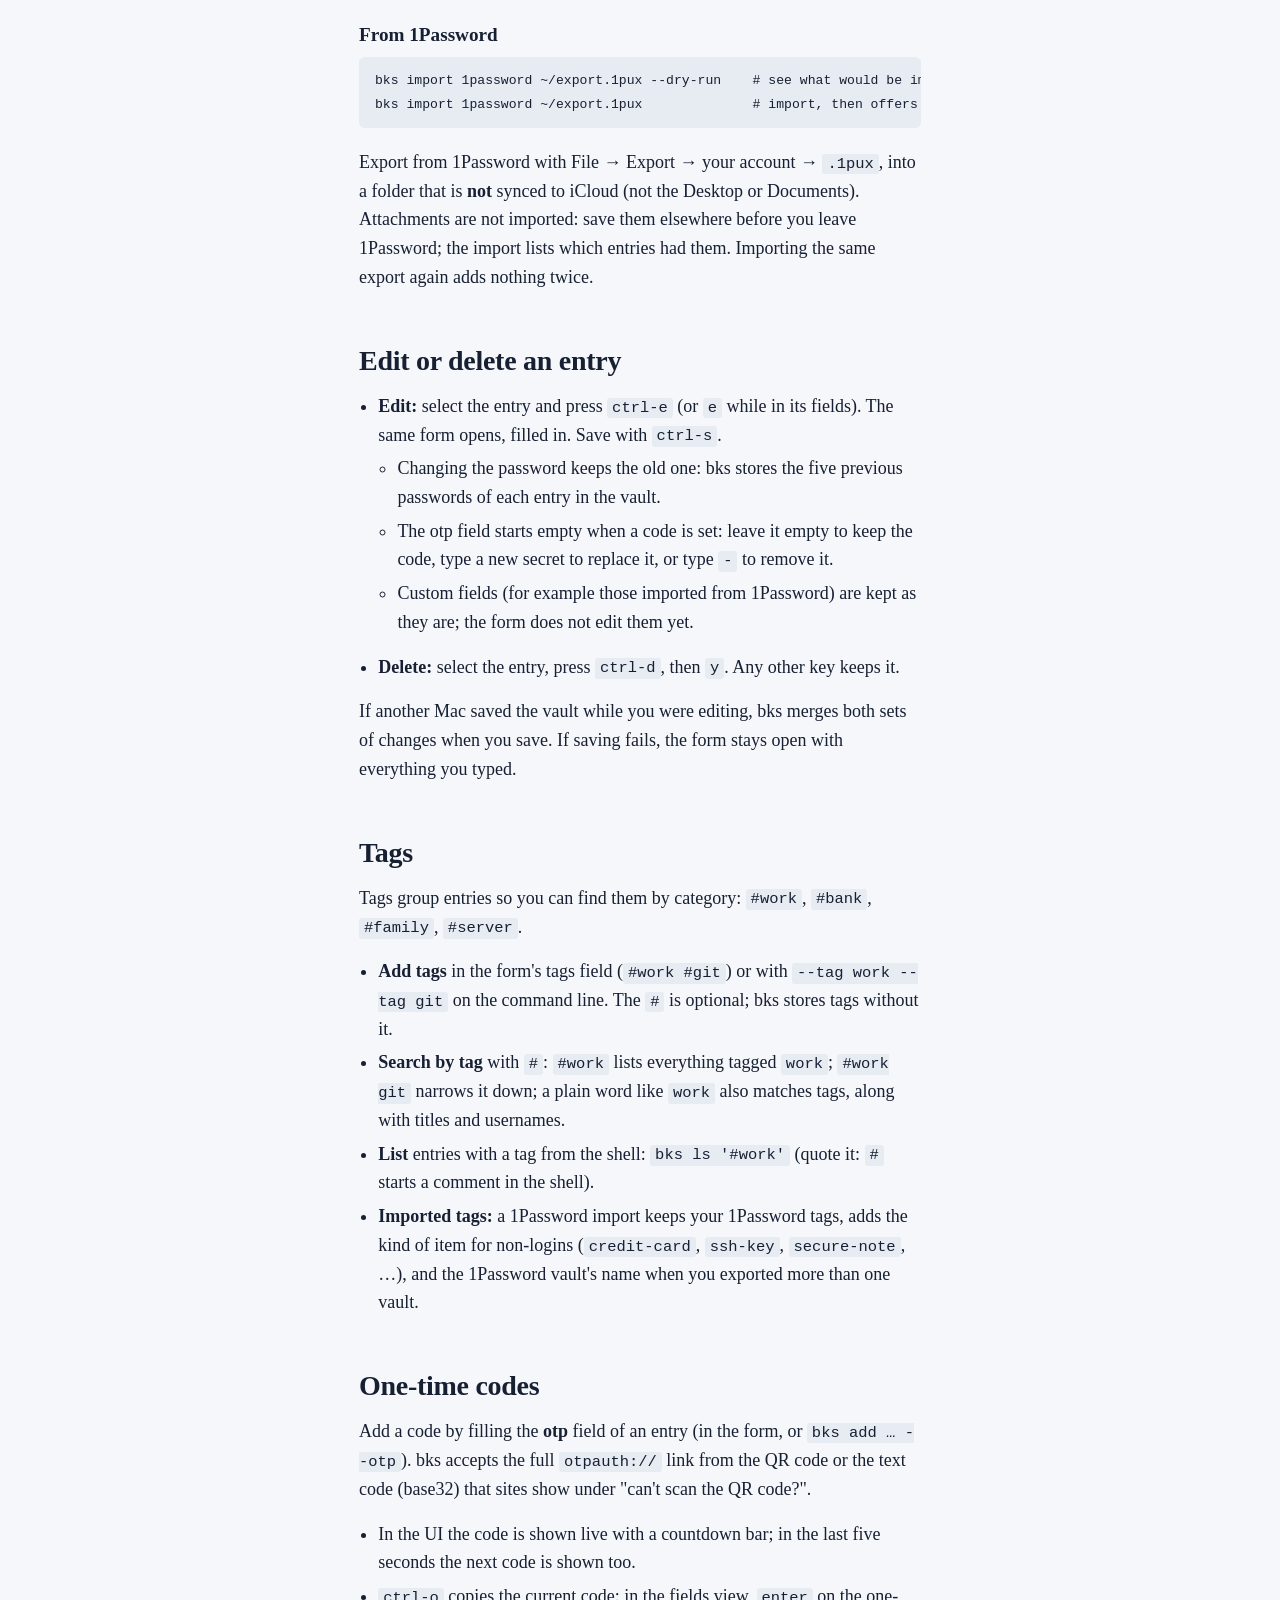
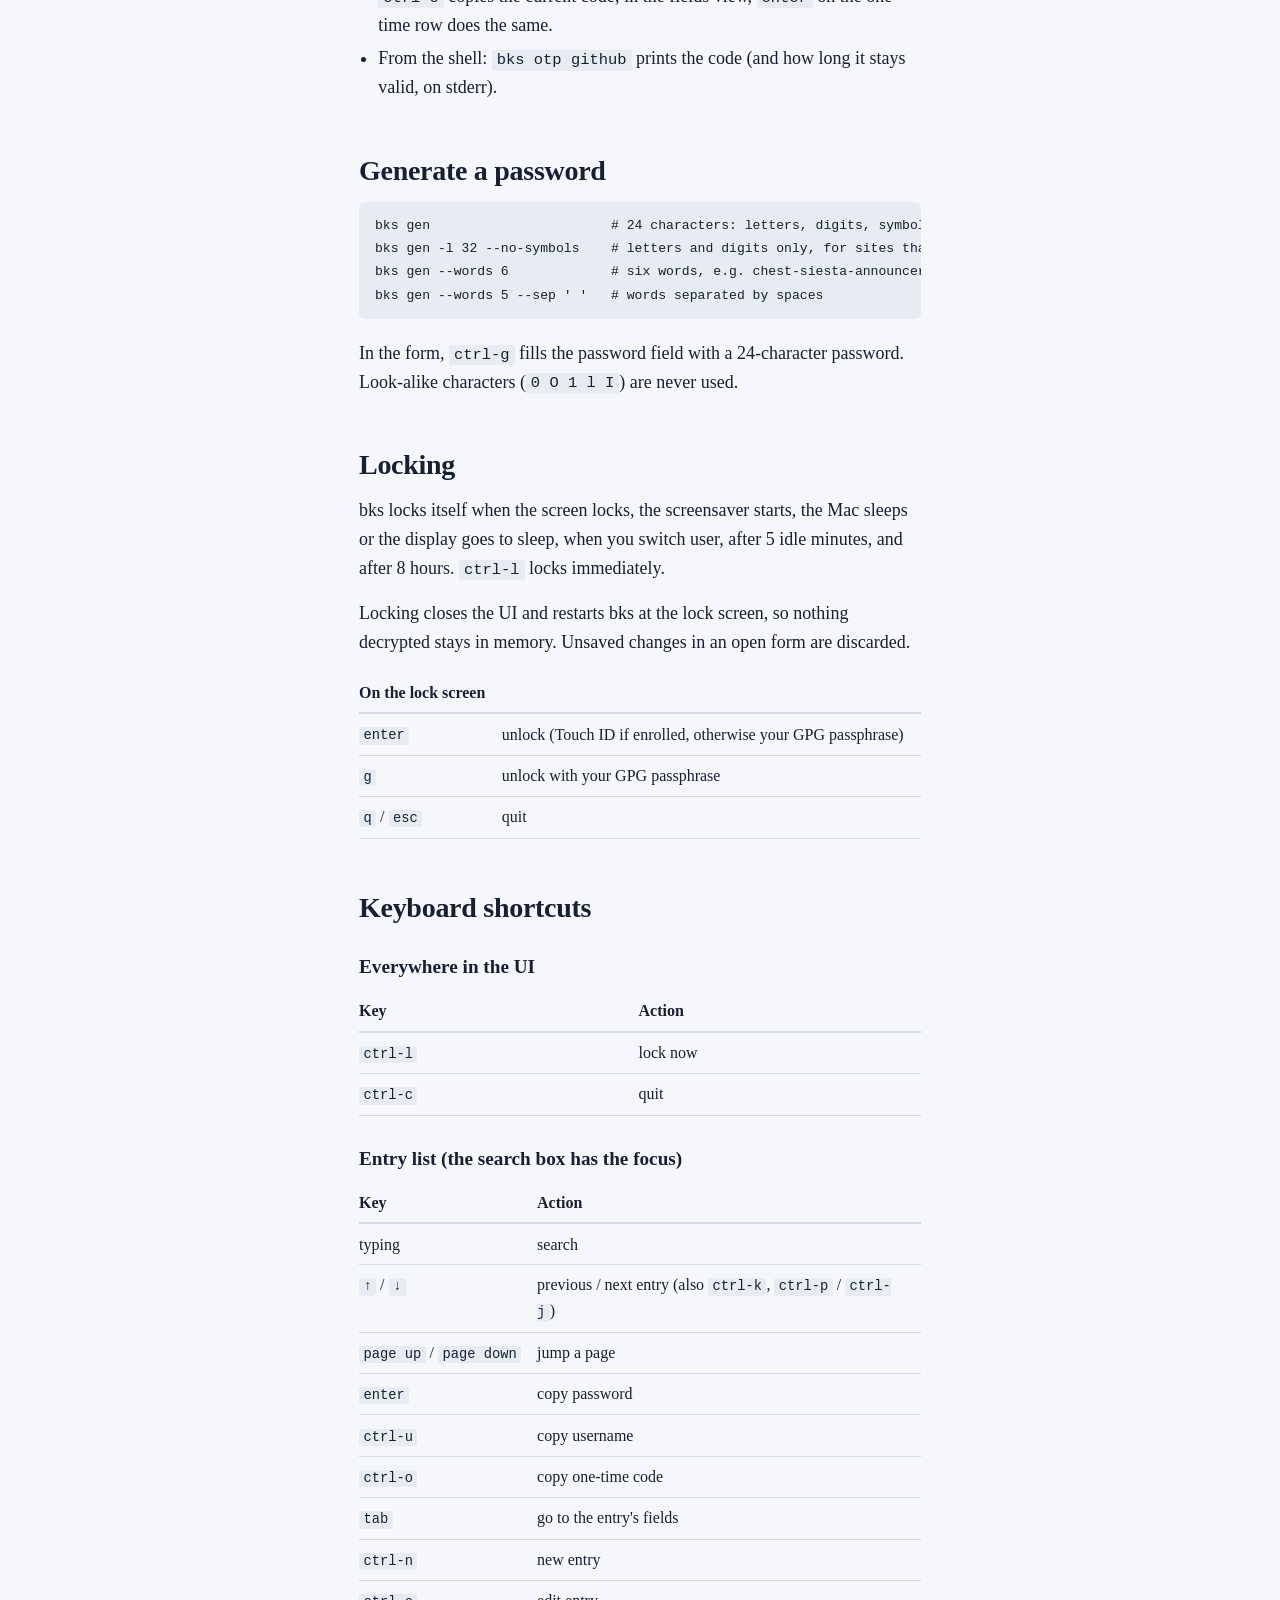
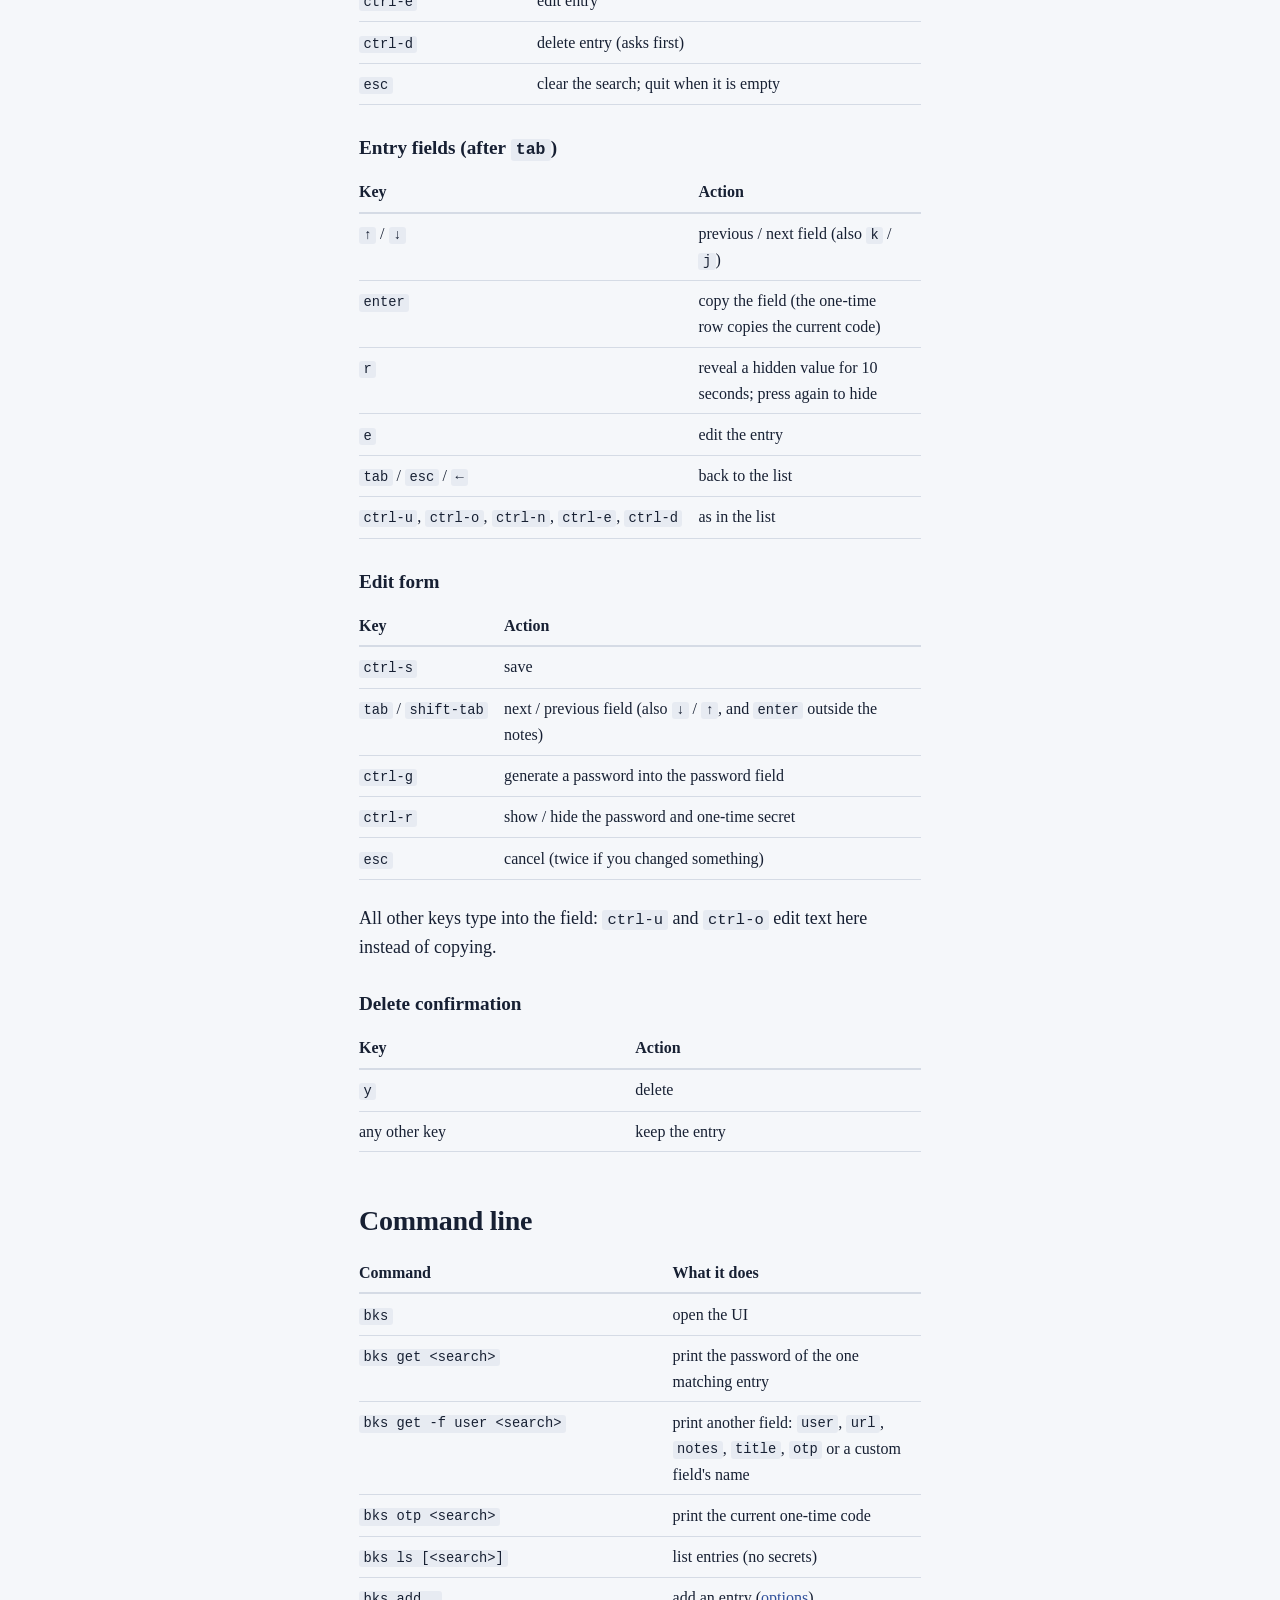
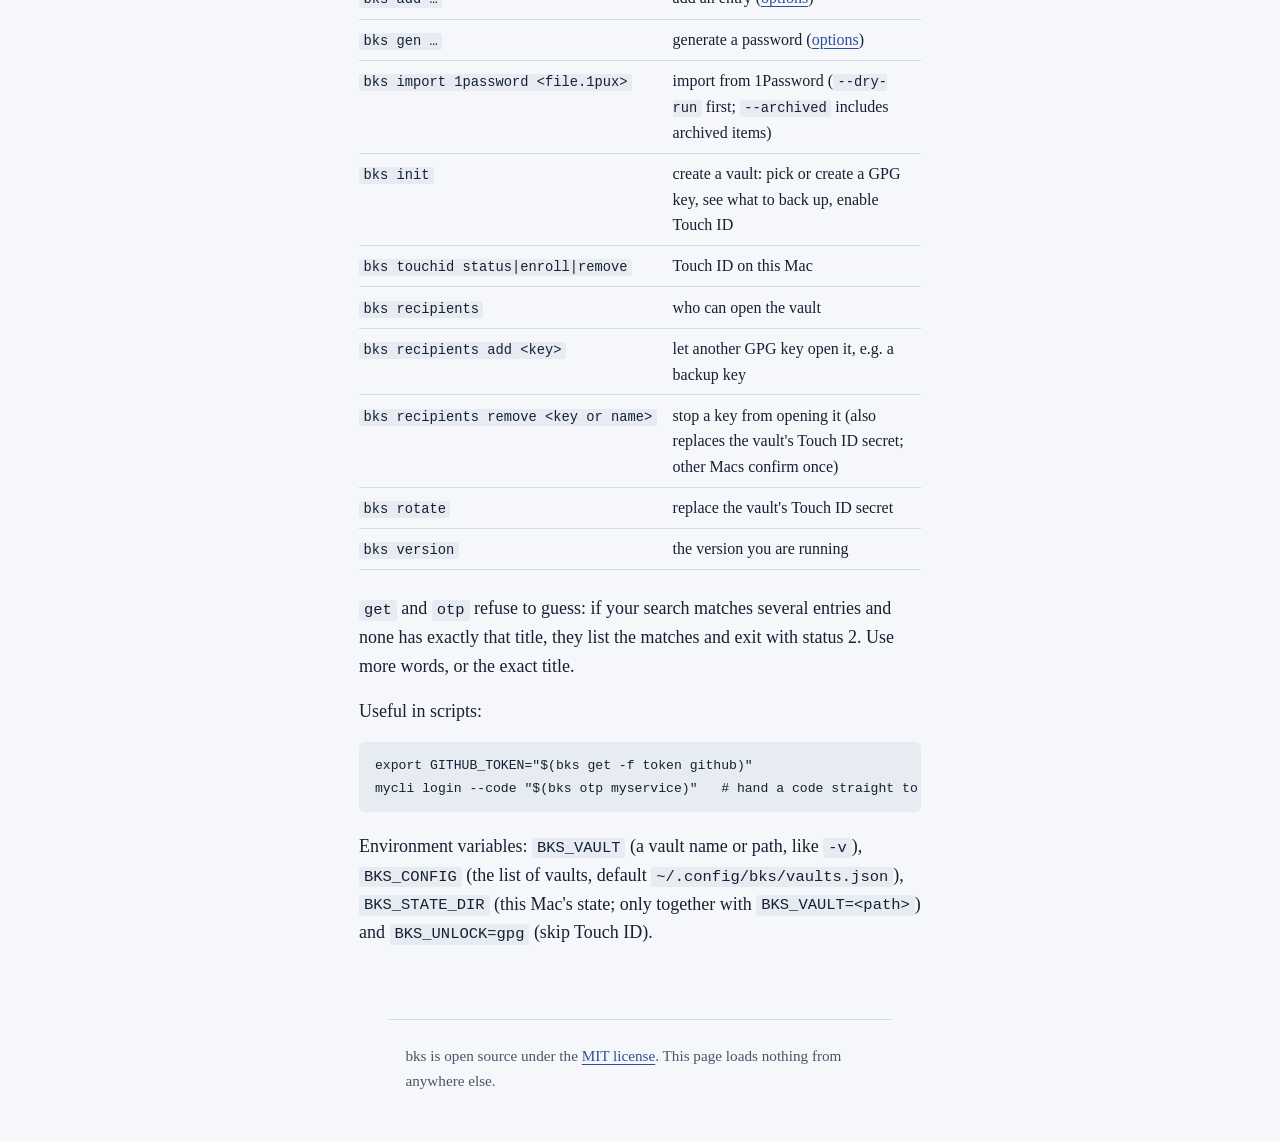
==== commit cdc1edab: "bks init <name>: the vault's name as an argument" ====
--- a/docs/guide.html
+++ b/docs/guide.html
@@ -36,7 +36,7 @@
 <p>1. <strong>iCloud Drive</strong> (<code>iCloud Drive/bks/&lt;name&gt;/vault.gpg</code>), when iCloud Drive is on. Recommended: the vault reaches your other Macs and iCloud keeps it if this Mac is lost. iCloud only ever stores the encrypted file. 2. <strong>This Mac only</strong> (<code>~/.local/share/bks/&lt;name&gt;/vault.gpg</code>). bks then says whether it sees a Time Machine backup; if not, keep a copy of the file somewhere safe yourself. 3. <strong>Another folder</strong> you type. bks merges the conflict copies of iCloud Drive, Dropbox and Syncthing; with other services, edits made on two Macs at the same time can be lost.</p>
 <p>bks remembers its vaults in <code>~/.config/bks/vaults.json</code>. When a vault is not in iCloud Drive, <code>bks</code> offers on start to move it there: <code>m</code> moves it, <code>enter</code> asks again next time, <code>n</code> stops asking for that vault.</p>
 <p><strong>On another Mac</strong>, wait until iCloud Drive shows <code>bks/&lt;name&gt;/vault.gpg</code>, then run <code>bks init</code>, pick the same name and place, and answer yes to *Add it to this Mac?* bks unlocks it once with your GPG key and pins it to that Mac.</p>
-<p><strong>Several vaults</strong> (personal, work, …): run <code>bks init</code> again for each. Each has its own GPG keys, its own Touch ID enrolment and its own lock. With more than one, <code>bks</code> asks which to open (enter takes the last one used); the vault's name stays in the header and on the lock screen. Pick one directly with <code>-v</code>:</p>
+<p><strong>Several vaults</strong> (personal, work, …): run <code>bks init &lt;name&gt;</code> for each, e.g. <code>bks init work</code>. Each has its own GPG keys, its own Touch ID enrolment and its own lock. With more than one, <code>bks</code> asks which to open (enter takes the last one used); the vault's name stays in the header and on the lock screen. Pick one directly with <code>-v</code>:</p>
 <pre><code>bks -v work                 # open the work vault
 bks -v work get github      # or: bks get -v work github</code></pre>
 <p>Commands without <code>-v</code> use the default vault (marked <code>*</code> in <code>bks vault list</code>); with several vaults and no default they stop and ask for <code>-v</code>.</p>
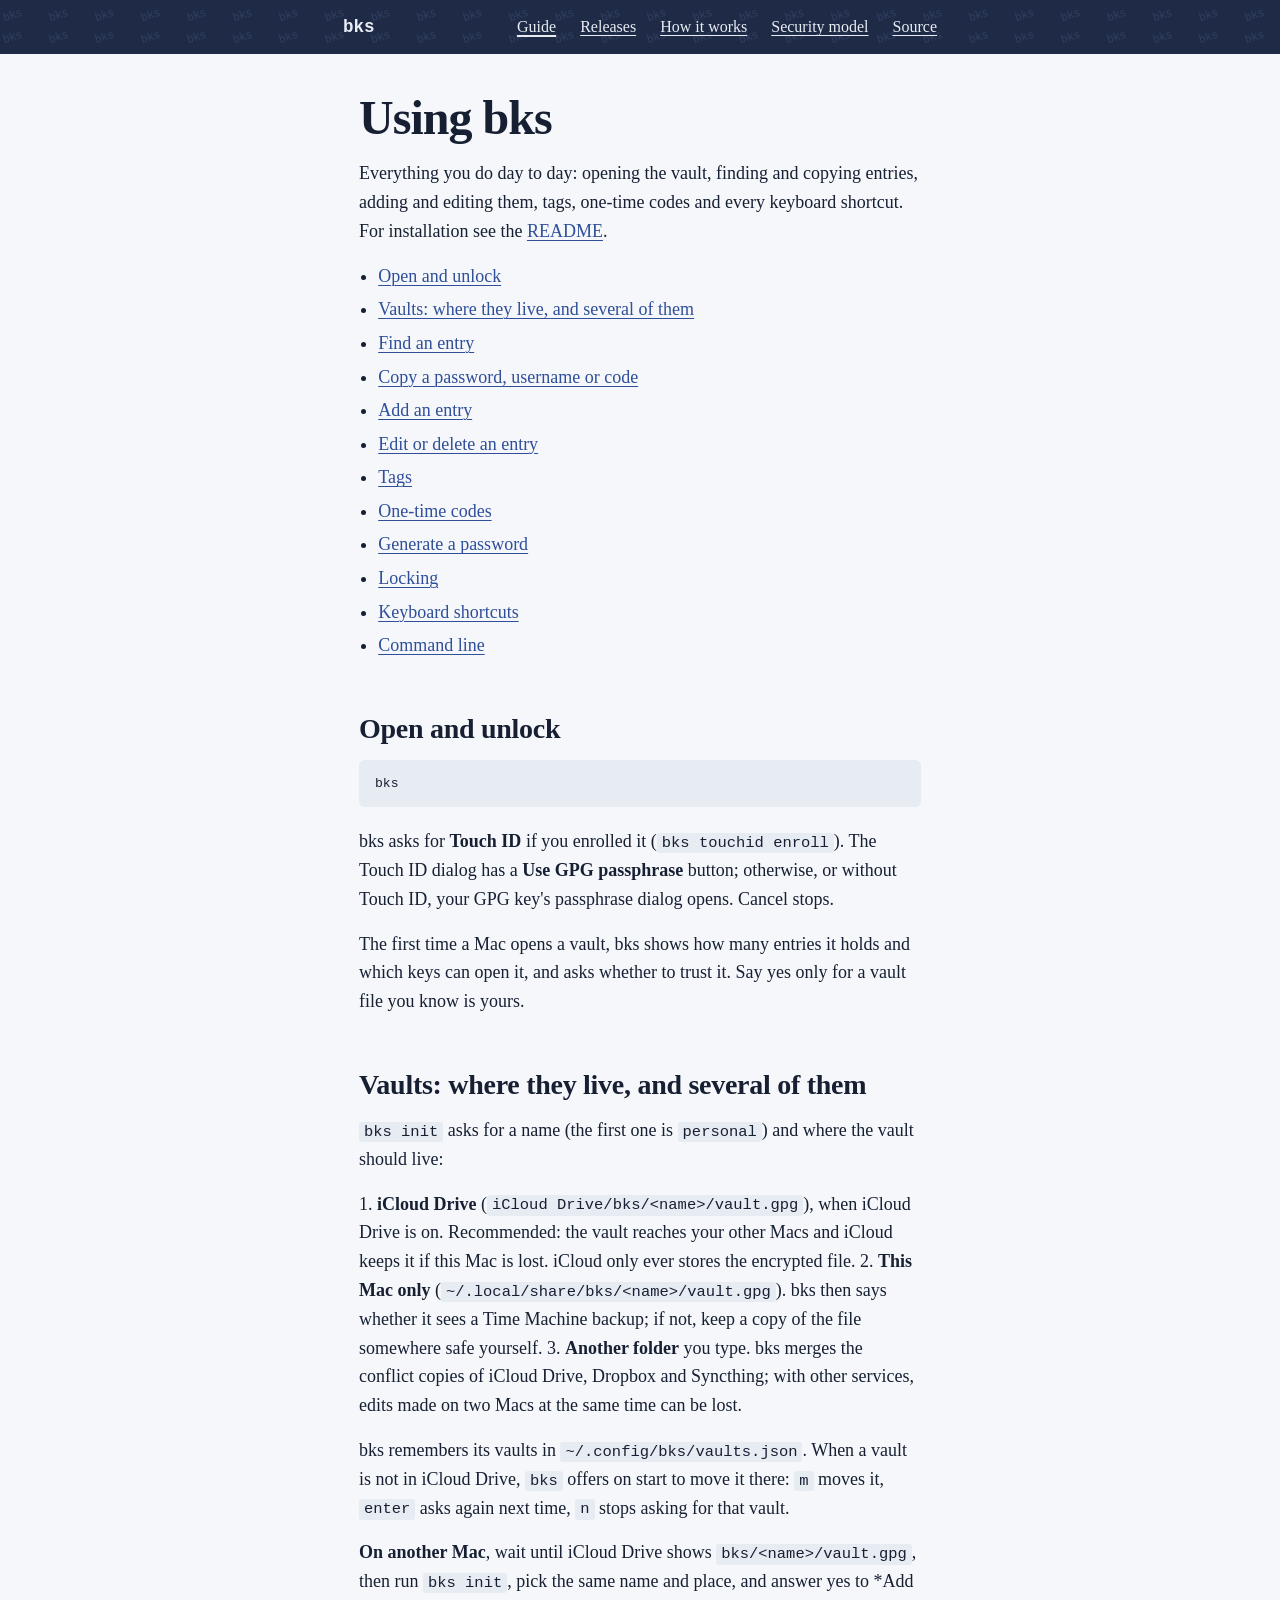
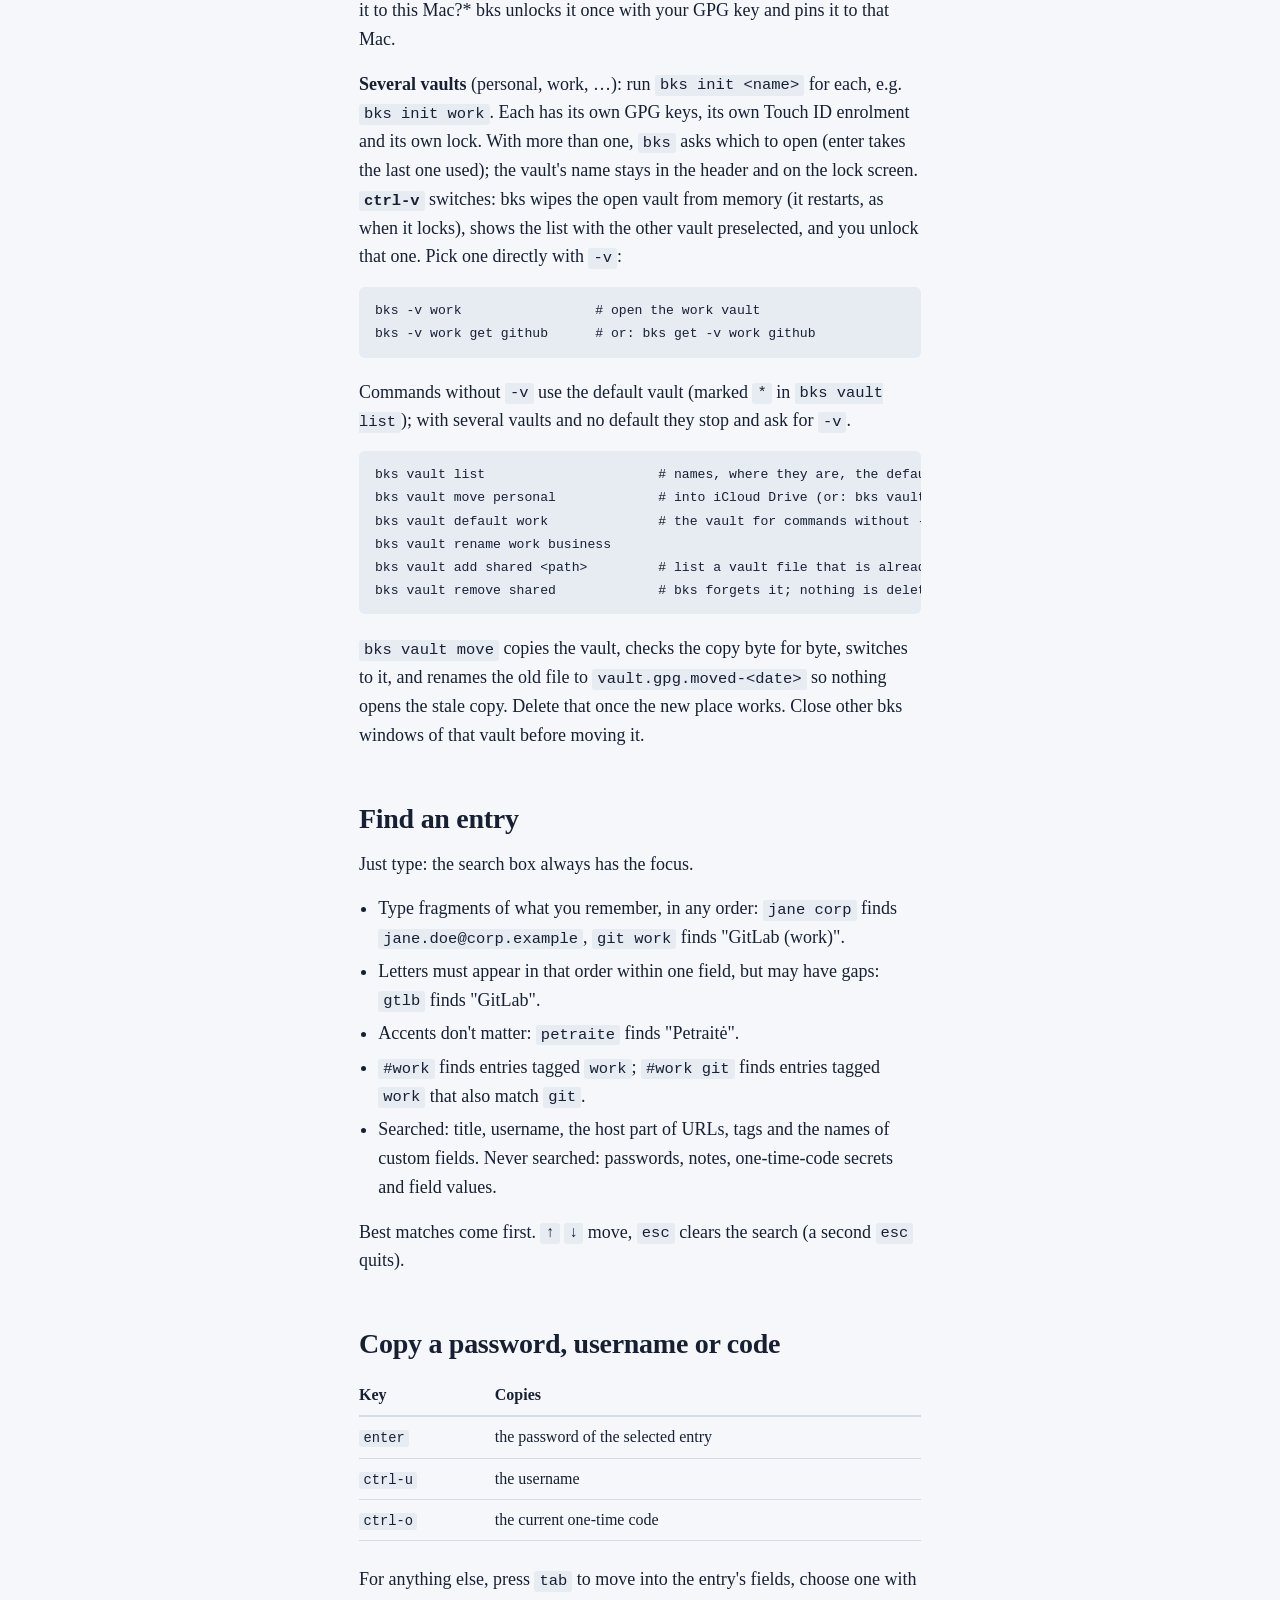
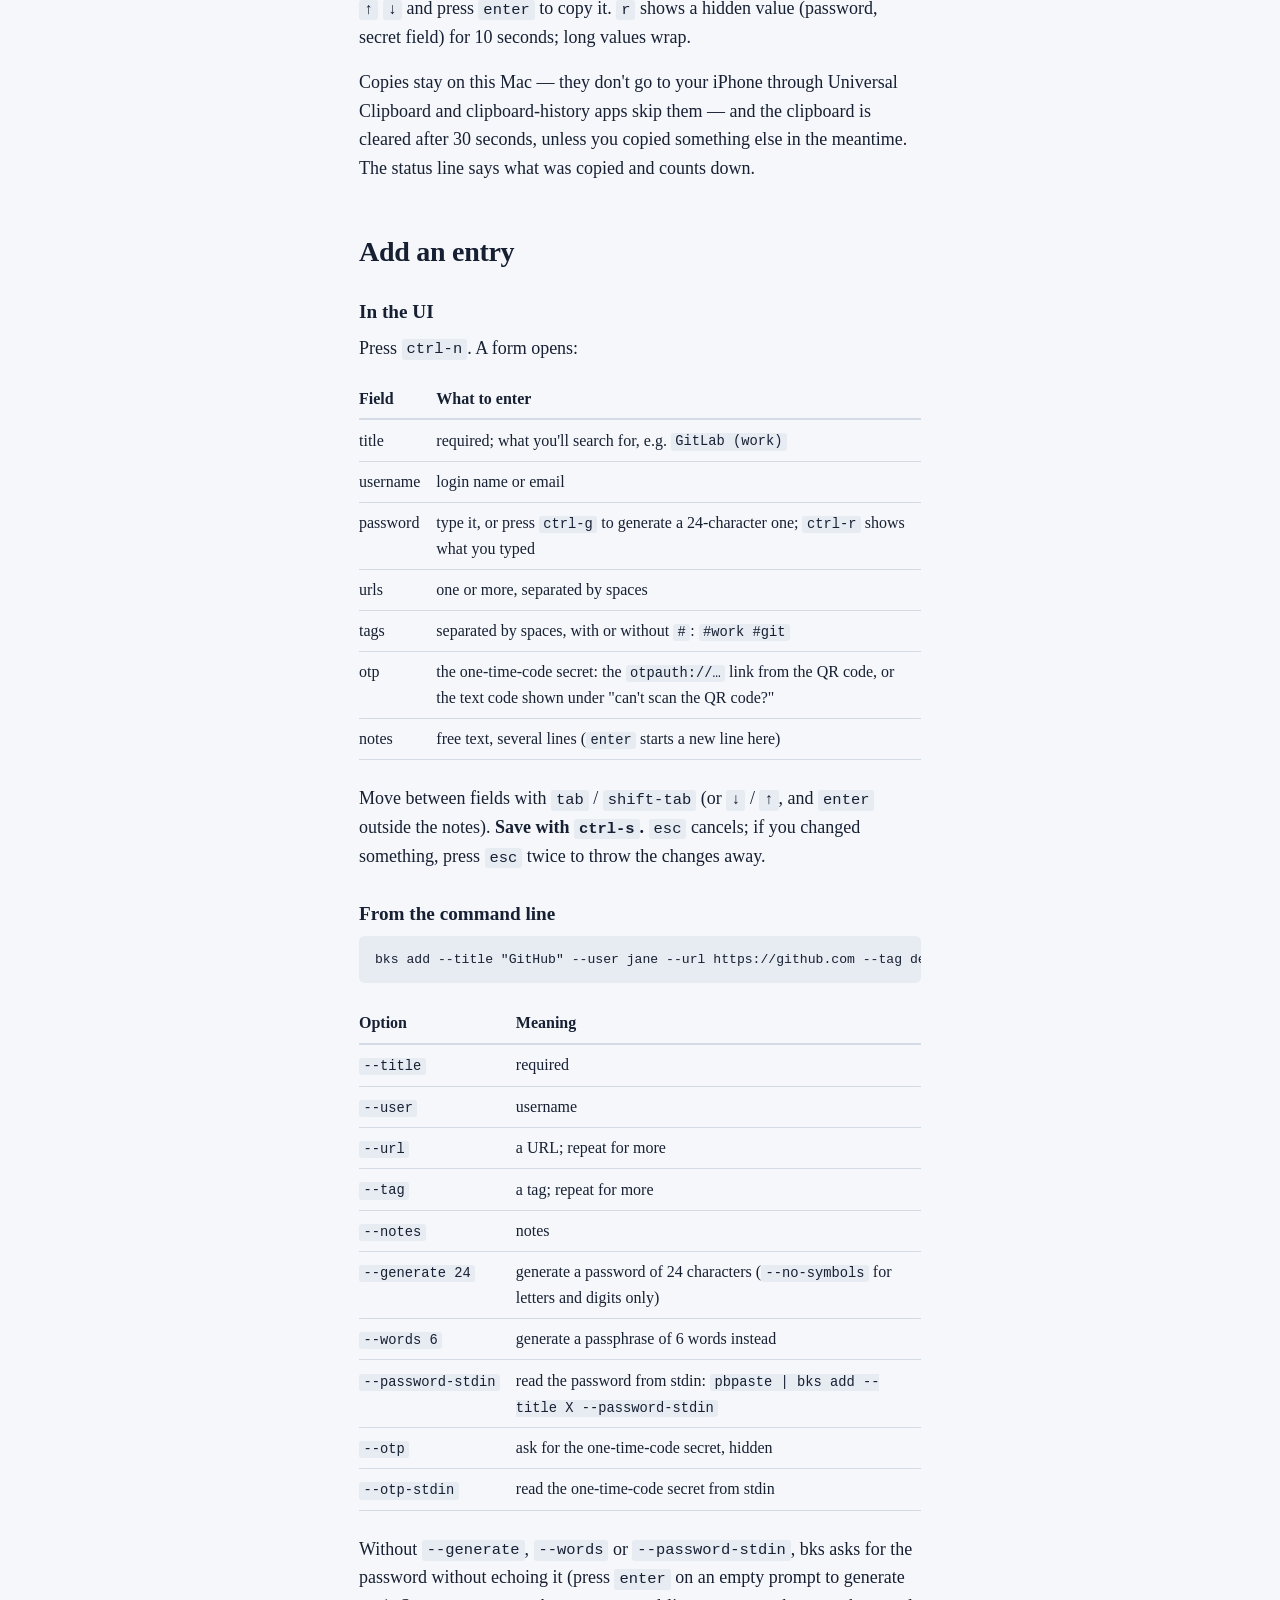
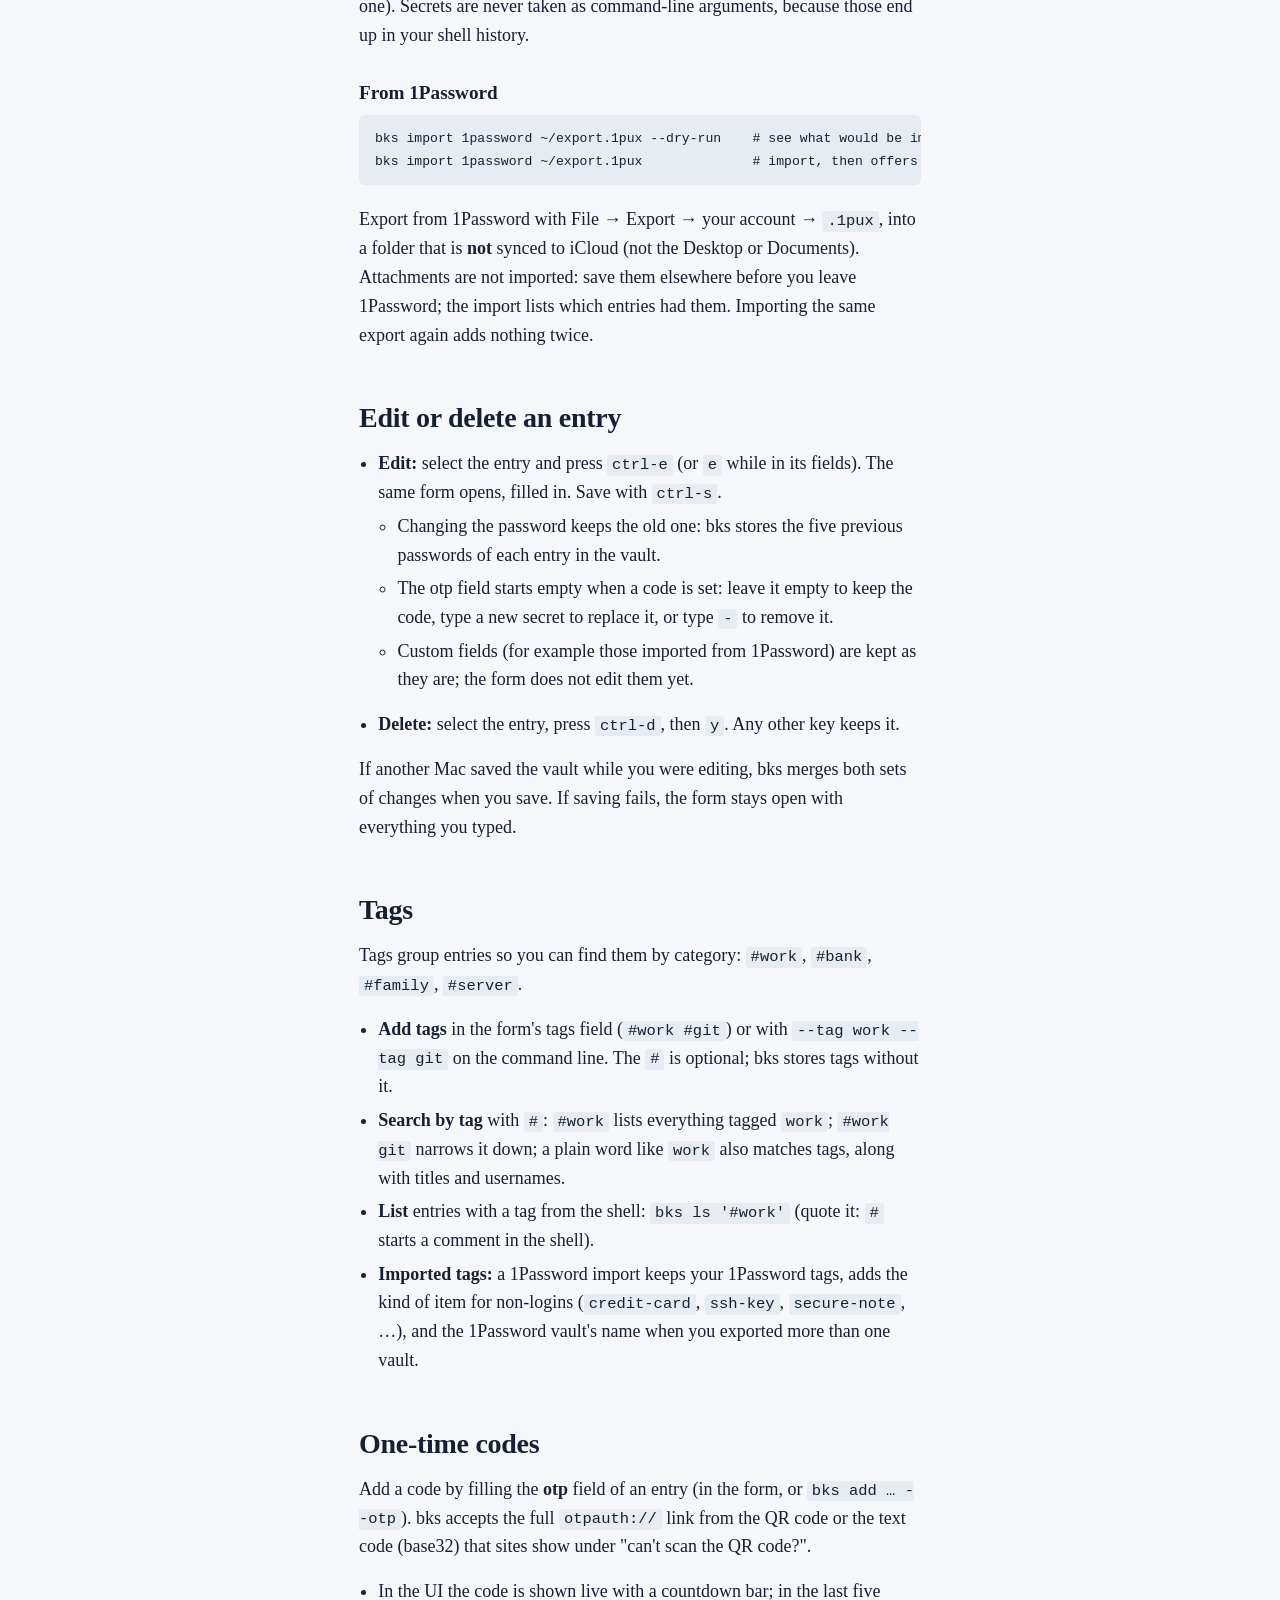
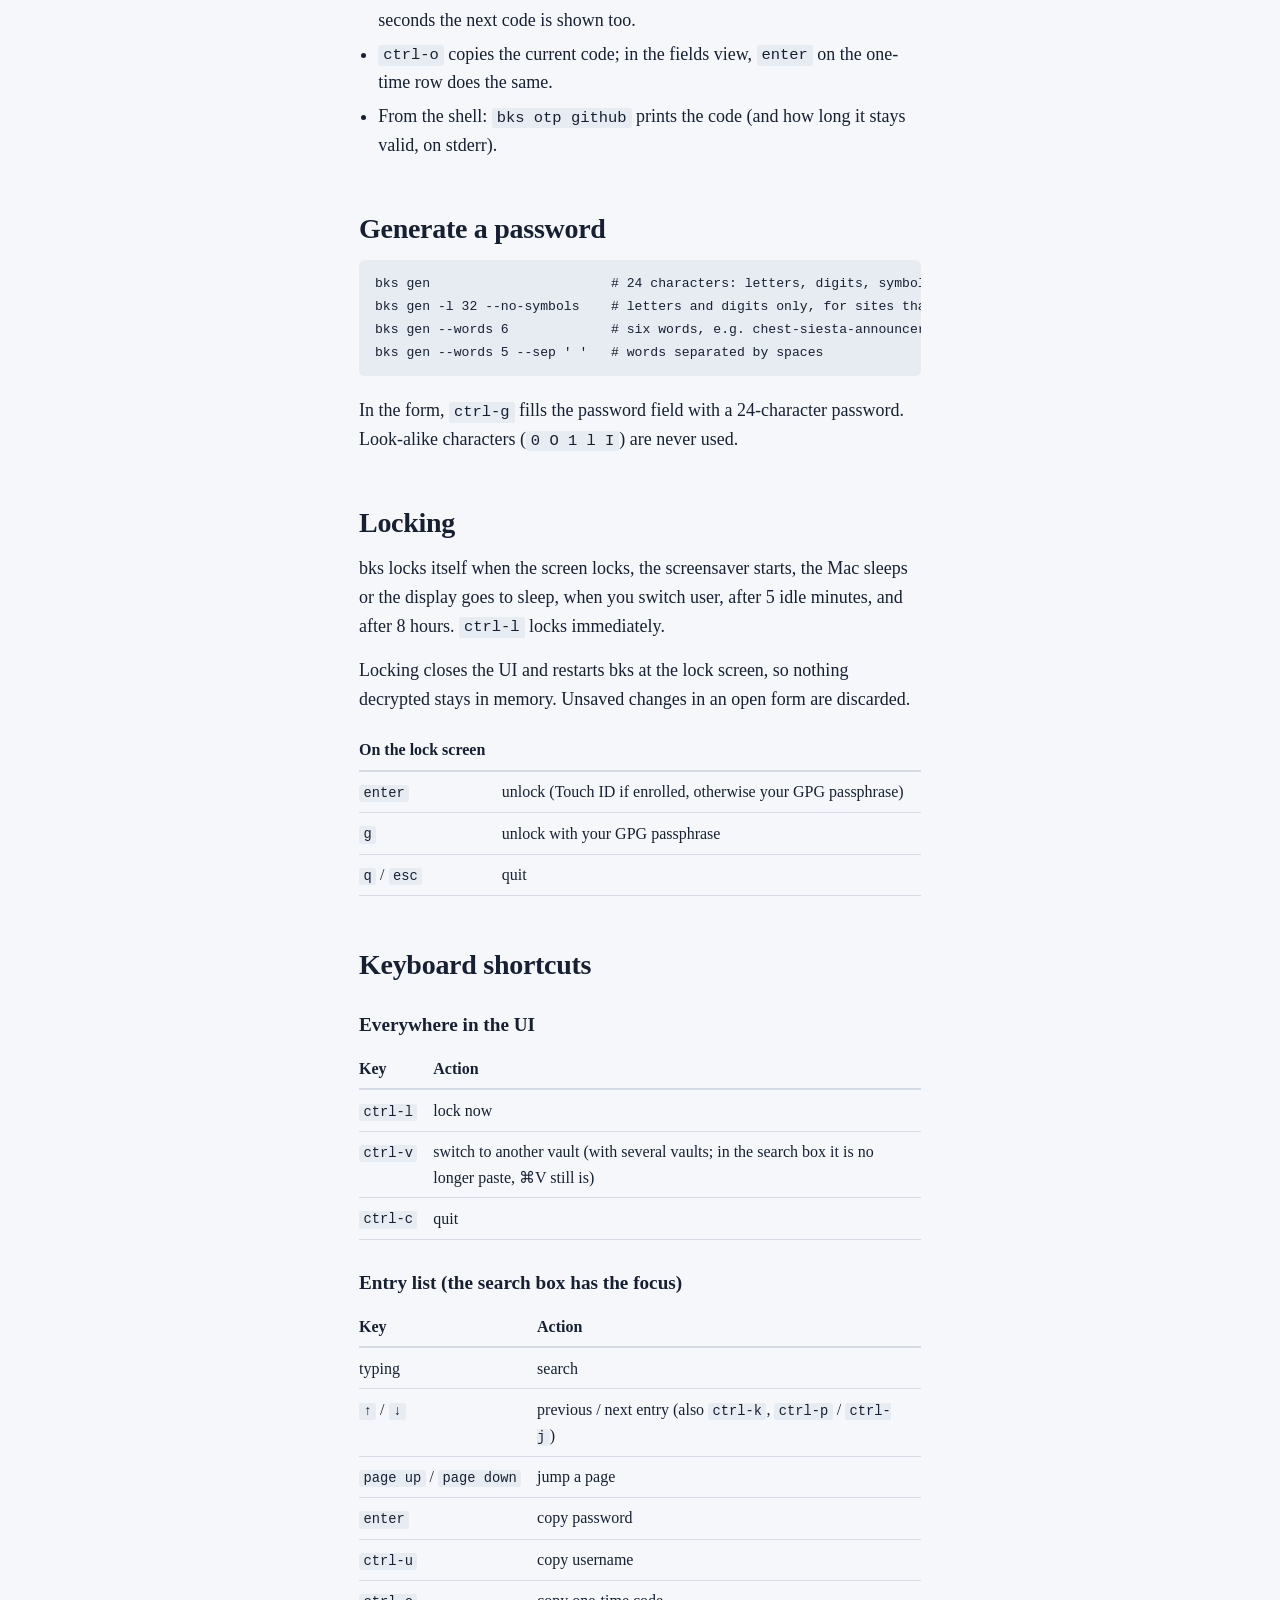
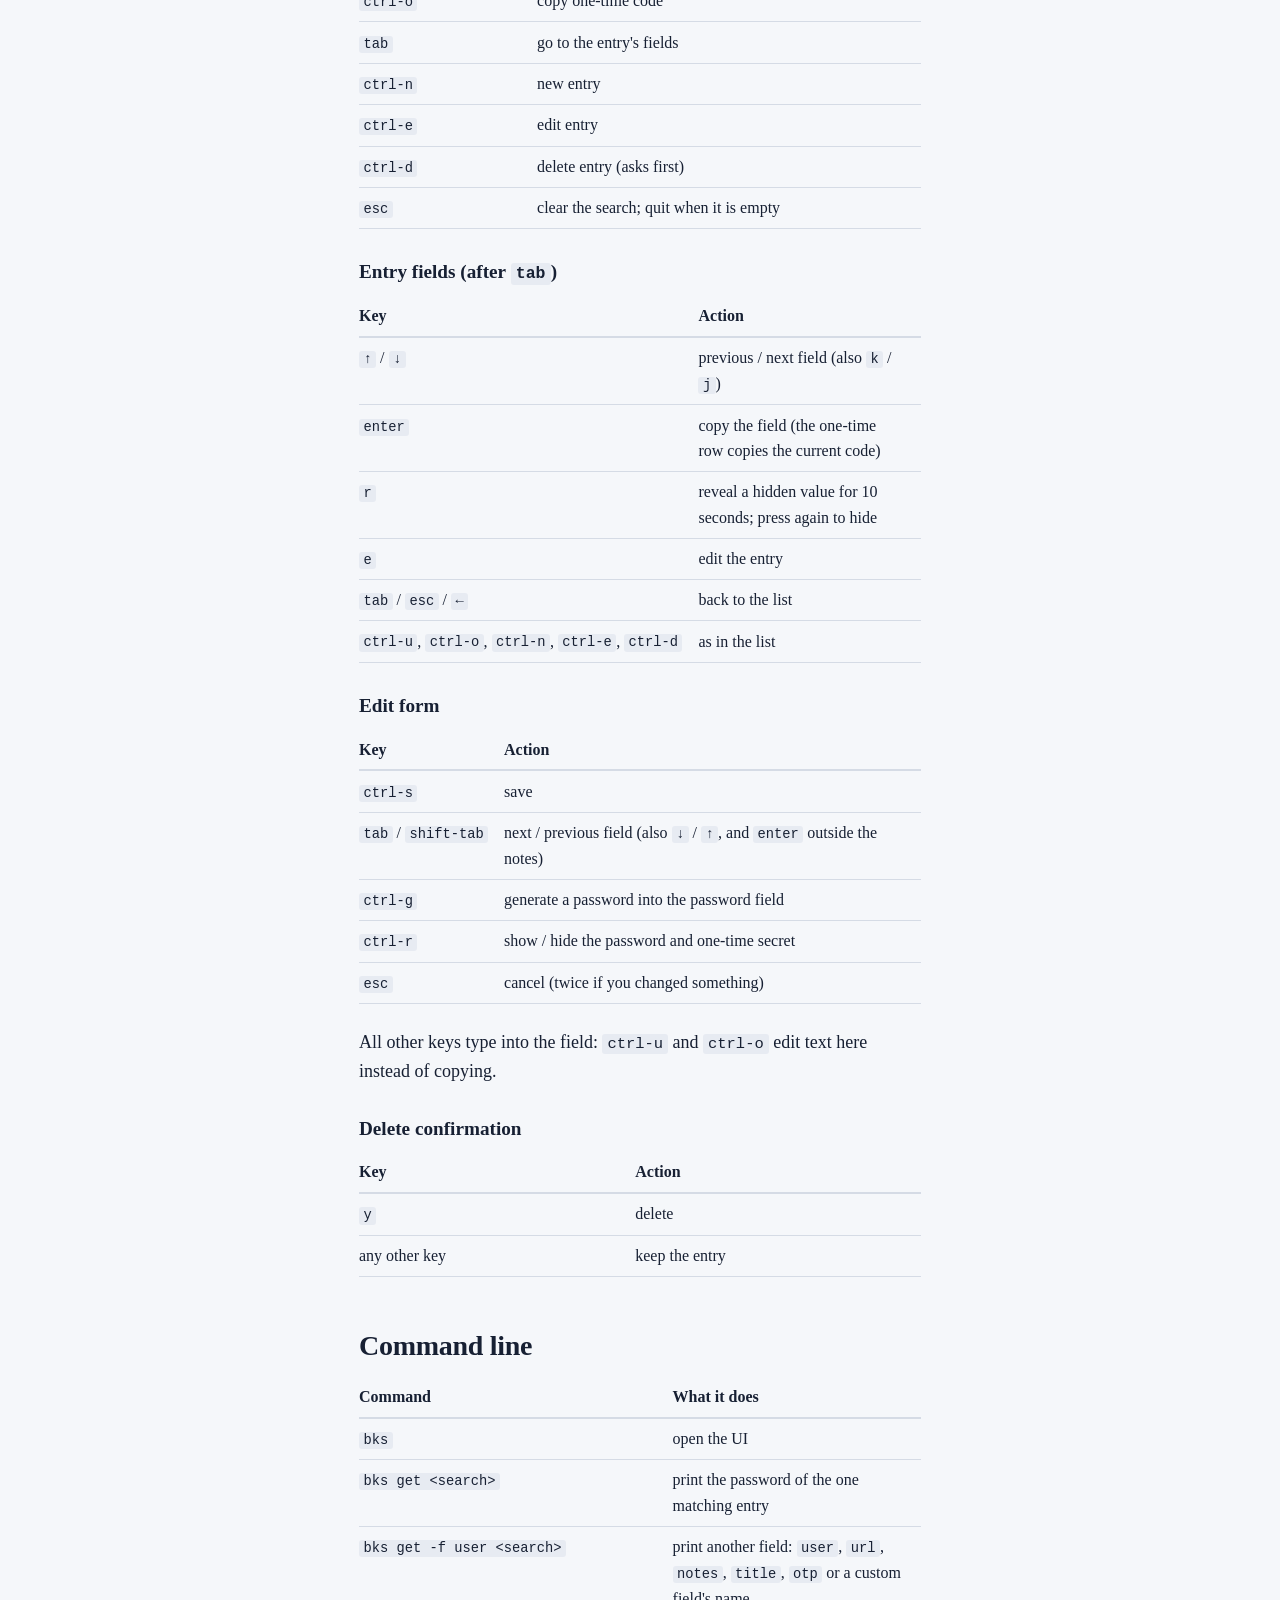
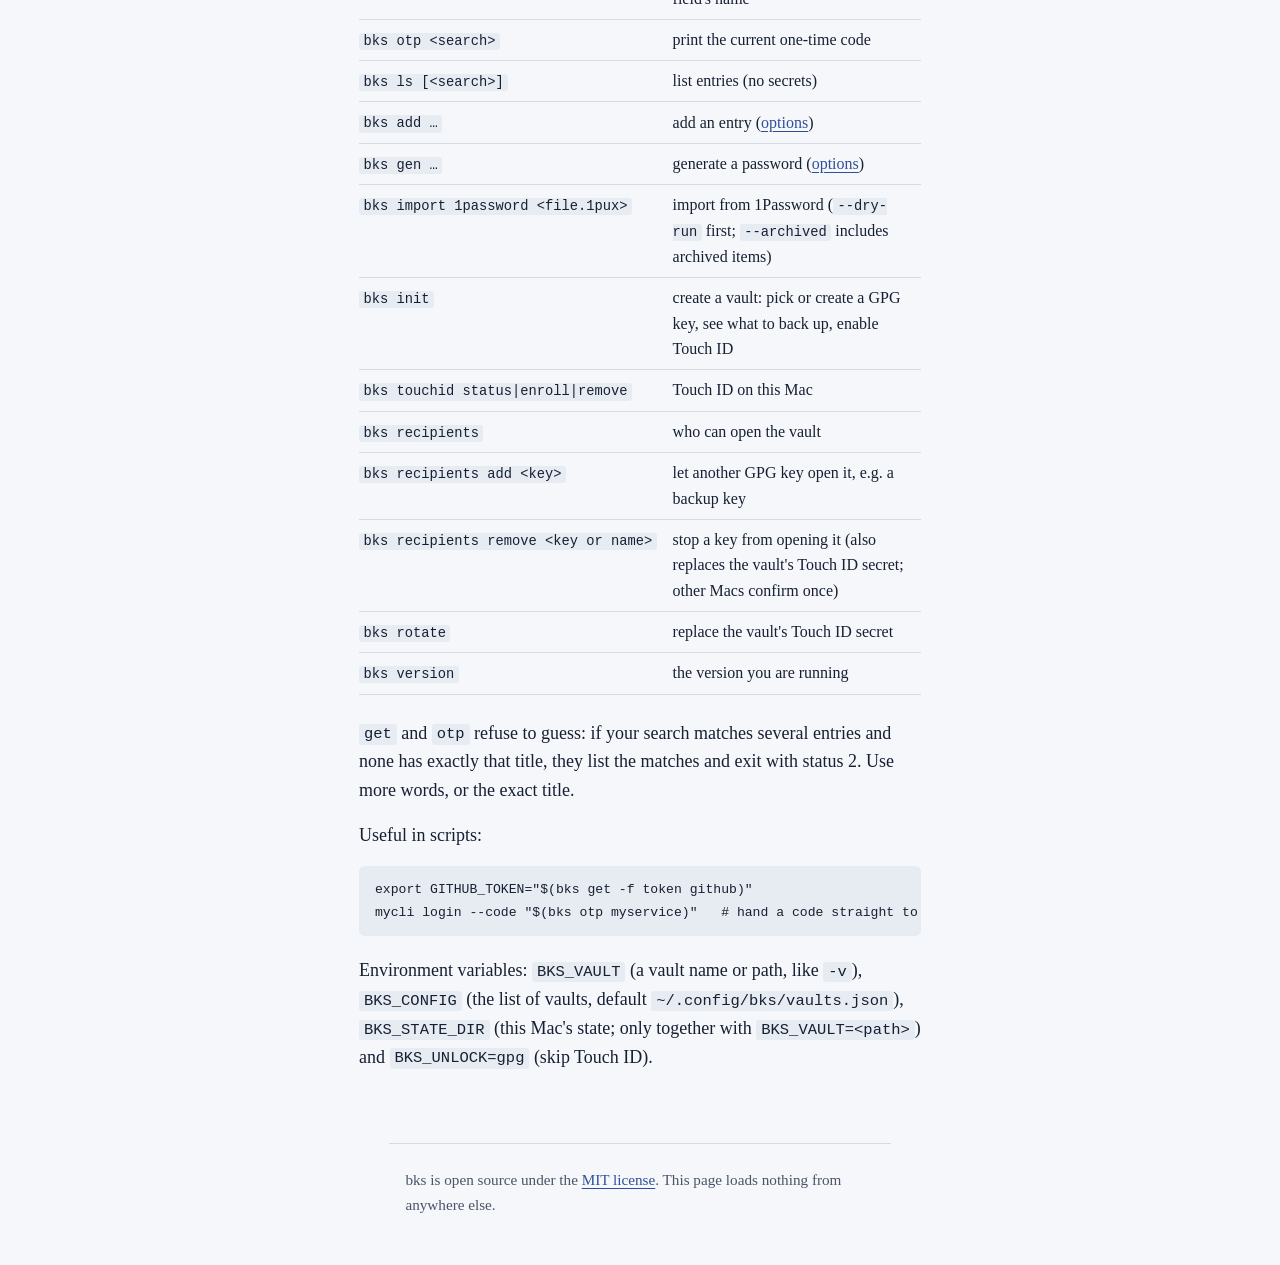
==== commit a4e3c8fe: "ctrl-v switches vaults: wipe like a lock, then the picker with the other vault preselected" ====
--- a/docs/guide.html
+++ b/docs/guide.html
@@ -36,7 +36,7 @@
 <p>1. <strong>iCloud Drive</strong> (<code>iCloud Drive/bks/&lt;name&gt;/vault.gpg</code>), when iCloud Drive is on. Recommended: the vault reaches your other Macs and iCloud keeps it if this Mac is lost. iCloud only ever stores the encrypted file. 2. <strong>This Mac only</strong> (<code>~/.local/share/bks/&lt;name&gt;/vault.gpg</code>). bks then says whether it sees a Time Machine backup; if not, keep a copy of the file somewhere safe yourself. 3. <strong>Another folder</strong> you type. bks merges the conflict copies of iCloud Drive, Dropbox and Syncthing; with other services, edits made on two Macs at the same time can be lost.</p>
 <p>bks remembers its vaults in <code>~/.config/bks/vaults.json</code>. When a vault is not in iCloud Drive, <code>bks</code> offers on start to move it there: <code>m</code> moves it, <code>enter</code> asks again next time, <code>n</code> stops asking for that vault.</p>
 <p><strong>On another Mac</strong>, wait until iCloud Drive shows <code>bks/&lt;name&gt;/vault.gpg</code>, then run <code>bks init</code>, pick the same name and place, and answer yes to *Add it to this Mac?* bks unlocks it once with your GPG key and pins it to that Mac.</p>
-<p><strong>Several vaults</strong> (personal, work, …): run <code>bks init &lt;name&gt;</code> for each, e.g. <code>bks init work</code>. Each has its own GPG keys, its own Touch ID enrolment and its own lock. With more than one, <code>bks</code> asks which to open (enter takes the last one used); the vault's name stays in the header and on the lock screen. Pick one directly with <code>-v</code>:</p>
+<p><strong>Several vaults</strong> (personal, work, …): run <code>bks init &lt;name&gt;</code> for each, e.g. <code>bks init work</code>. Each has its own GPG keys, its own Touch ID enrolment and its own lock. With more than one, <code>bks</code> asks which to open (enter takes the last one used); the vault's name stays in the header and on the lock screen. <strong><code>ctrl-v</code></strong> switches: bks wipes the open vault from memory (it restarts, as when it locks), shows the list with the other vault preselected, and you unlock that one. Pick one directly with <code>-v</code>:</p>
 <pre><code>bks -v work                 # open the work vault
 bks -v work get github      # or: bks get -v work github</code></pre>
 <p>Commands without <code>-v</code> use the default vault (marked <code>*</code> in <code>bks vault list</code>); with several vaults and no default they stop and ask for <code>-v</code>.</p>
@@ -89,7 +89,7 @@
 <div class="table"><table><thead><tr><th>On the lock screen</th><th></th></tr></thead><tbody><tr><td><code>enter</code></td><td>unlock (Touch ID if enrolled, otherwise your GPG passphrase)</td></tr><tr><td><code>g</code></td><td>unlock with your GPG passphrase</td></tr><tr><td><code>q</code> / <code>esc</code></td><td>quit</td></tr></tbody></table></div>
 <h2 id="keyboard-shortcuts">Keyboard shortcuts</h2>
 <h3 id="everywhere-in-the-ui">Everywhere in the UI</h3>
-<div class="table"><table><thead><tr><th>Key</th><th>Action</th></tr></thead><tbody><tr><td><code>ctrl-l</code></td><td>lock now</td></tr><tr><td><code>ctrl-c</code></td><td>quit</td></tr></tbody></table></div>
+<div class="table"><table><thead><tr><th>Key</th><th>Action</th></tr></thead><tbody><tr><td><code>ctrl-l</code></td><td>lock now</td></tr><tr><td><code>ctrl-v</code></td><td>switch to another vault (with several vaults; in the search box it is no longer paste, ⌘V still is)</td></tr><tr><td><code>ctrl-c</code></td><td>quit</td></tr></tbody></table></div>
 <h3 id="entry-list-the-search-box-has-the-focus">Entry list (the search box has the focus)</h3>
 <div class="table"><table><thead><tr><th>Key</th><th>Action</th></tr></thead><tbody><tr><td>typing</td><td>search</td></tr><tr><td><code>↑</code> / <code>↓</code></td><td>previous / next entry (also <code>ctrl-k</code>, <code>ctrl-p</code> / <code>ctrl-j</code>)</td></tr><tr><td><code>page up</code> / <code>page down</code></td><td>jump a page</td></tr><tr><td><code>enter</code></td><td>copy password</td></tr><tr><td><code>ctrl-u</code></td><td>copy username</td></tr><tr><td><code>ctrl-o</code></td><td>copy one-time code</td></tr><tr><td><code>tab</code></td><td>go to the entry's fields</td></tr><tr><td><code>ctrl-n</code></td><td>new entry</td></tr><tr><td><code>ctrl-e</code></td><td>edit entry</td></tr><tr><td><code>ctrl-d</code></td><td>delete entry (asks first)</td></tr><tr><td><code>esc</code></td><td>clear the search; quit when it is empty</td></tr></tbody></table></div>
 <h3 id="entry-fields-after-tab">Entry fields (after <code>tab</code>)</h3>
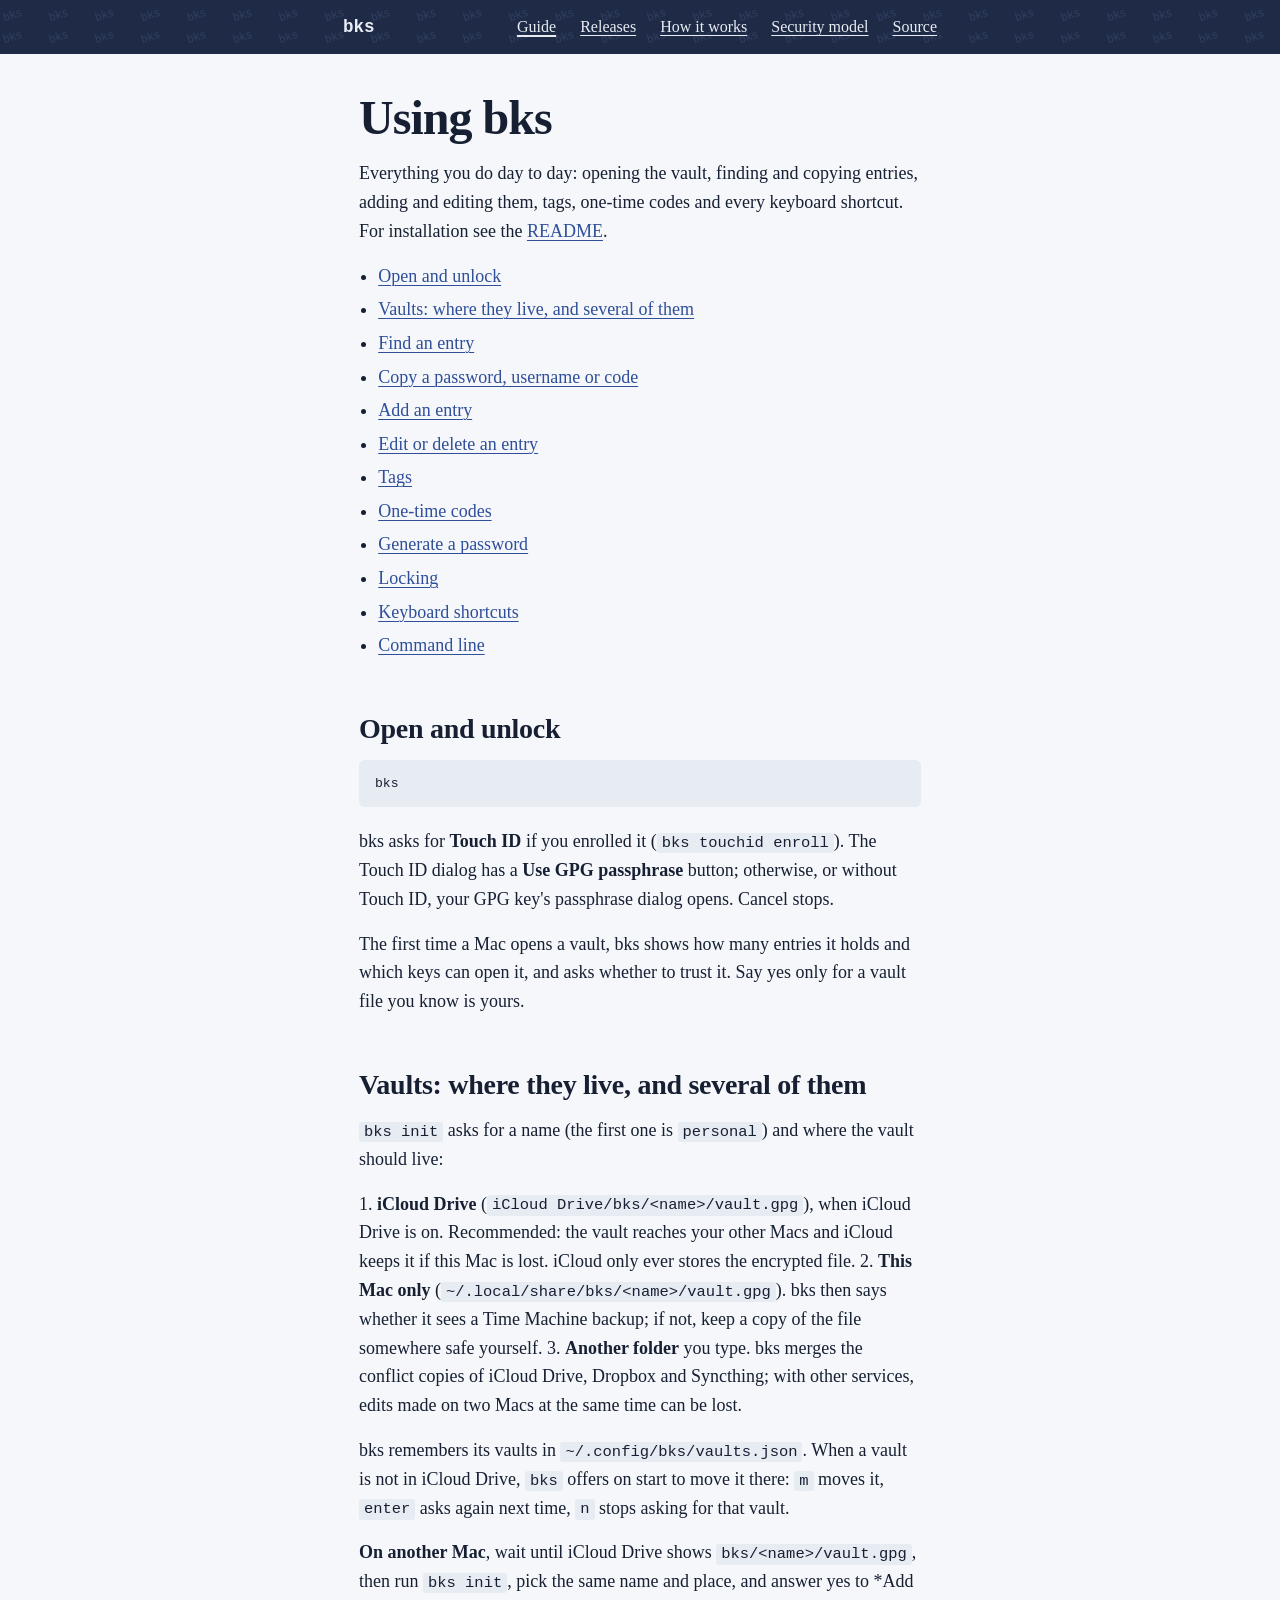
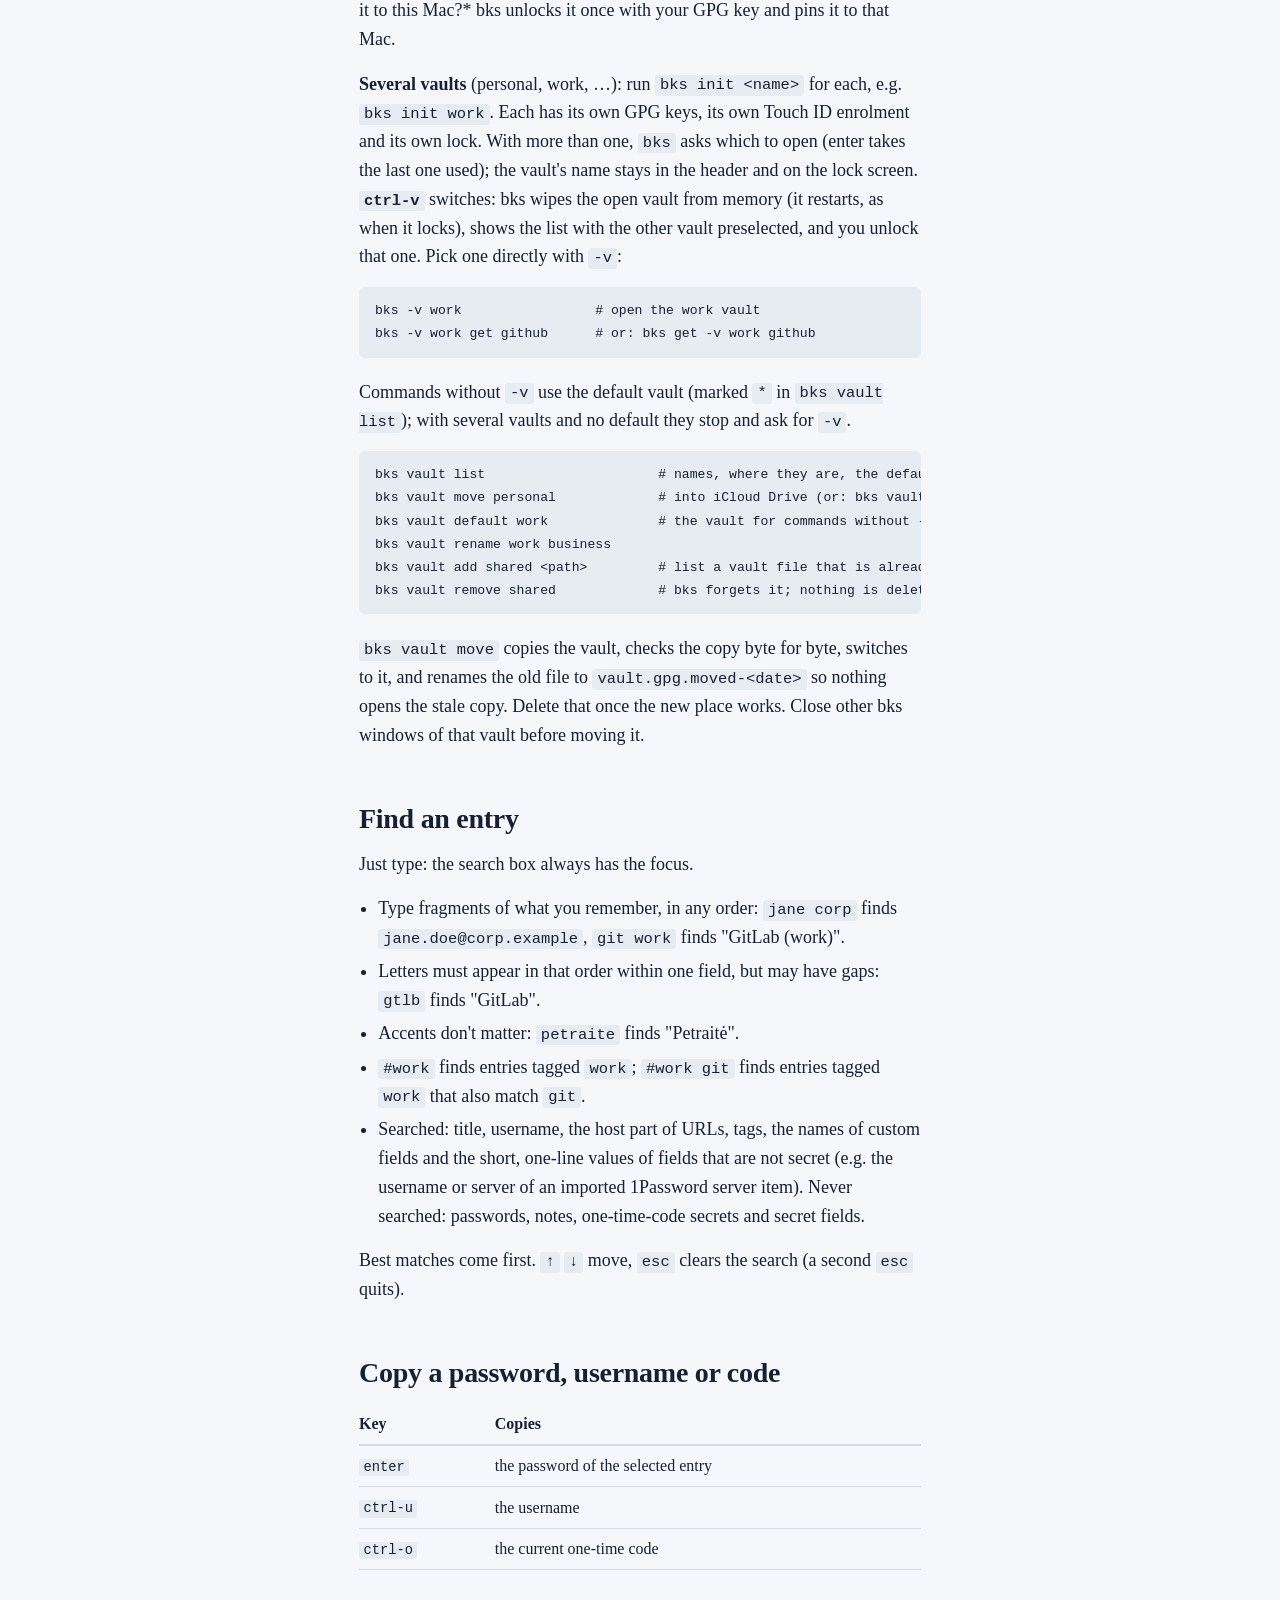
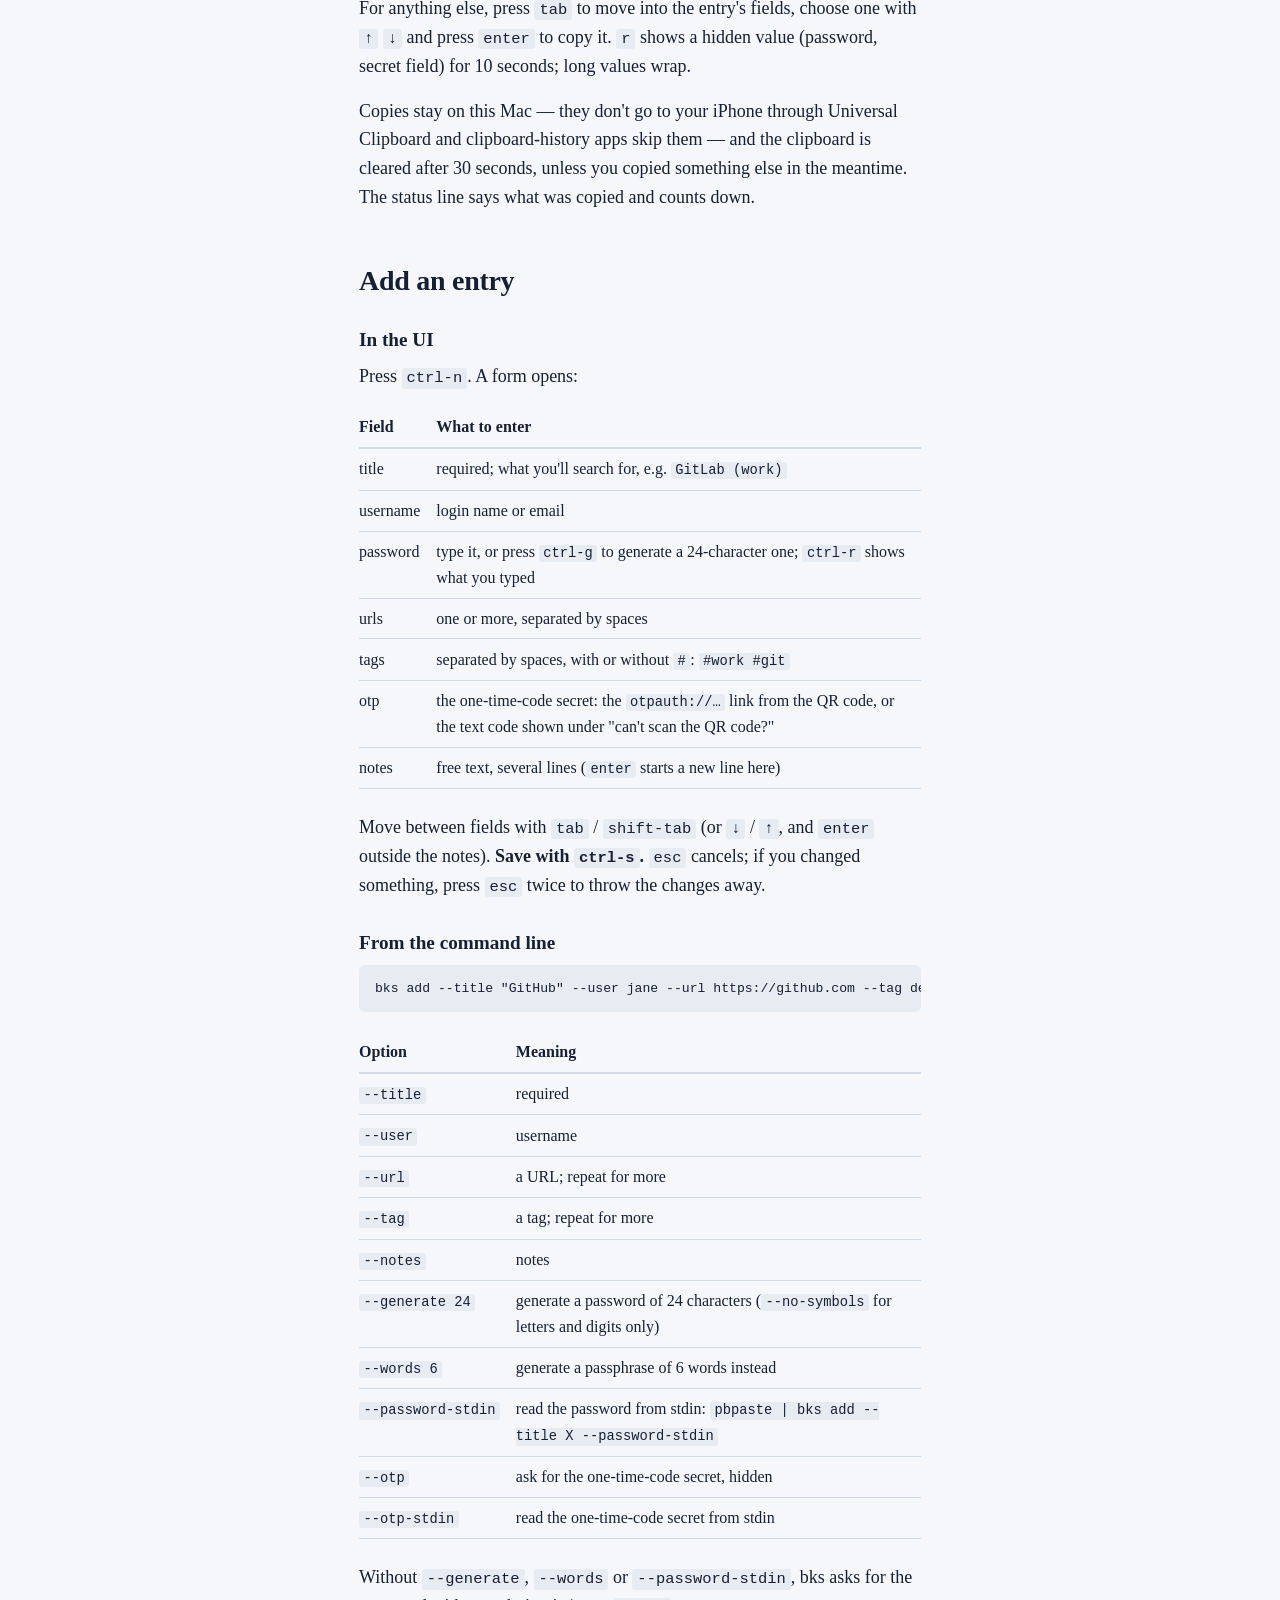
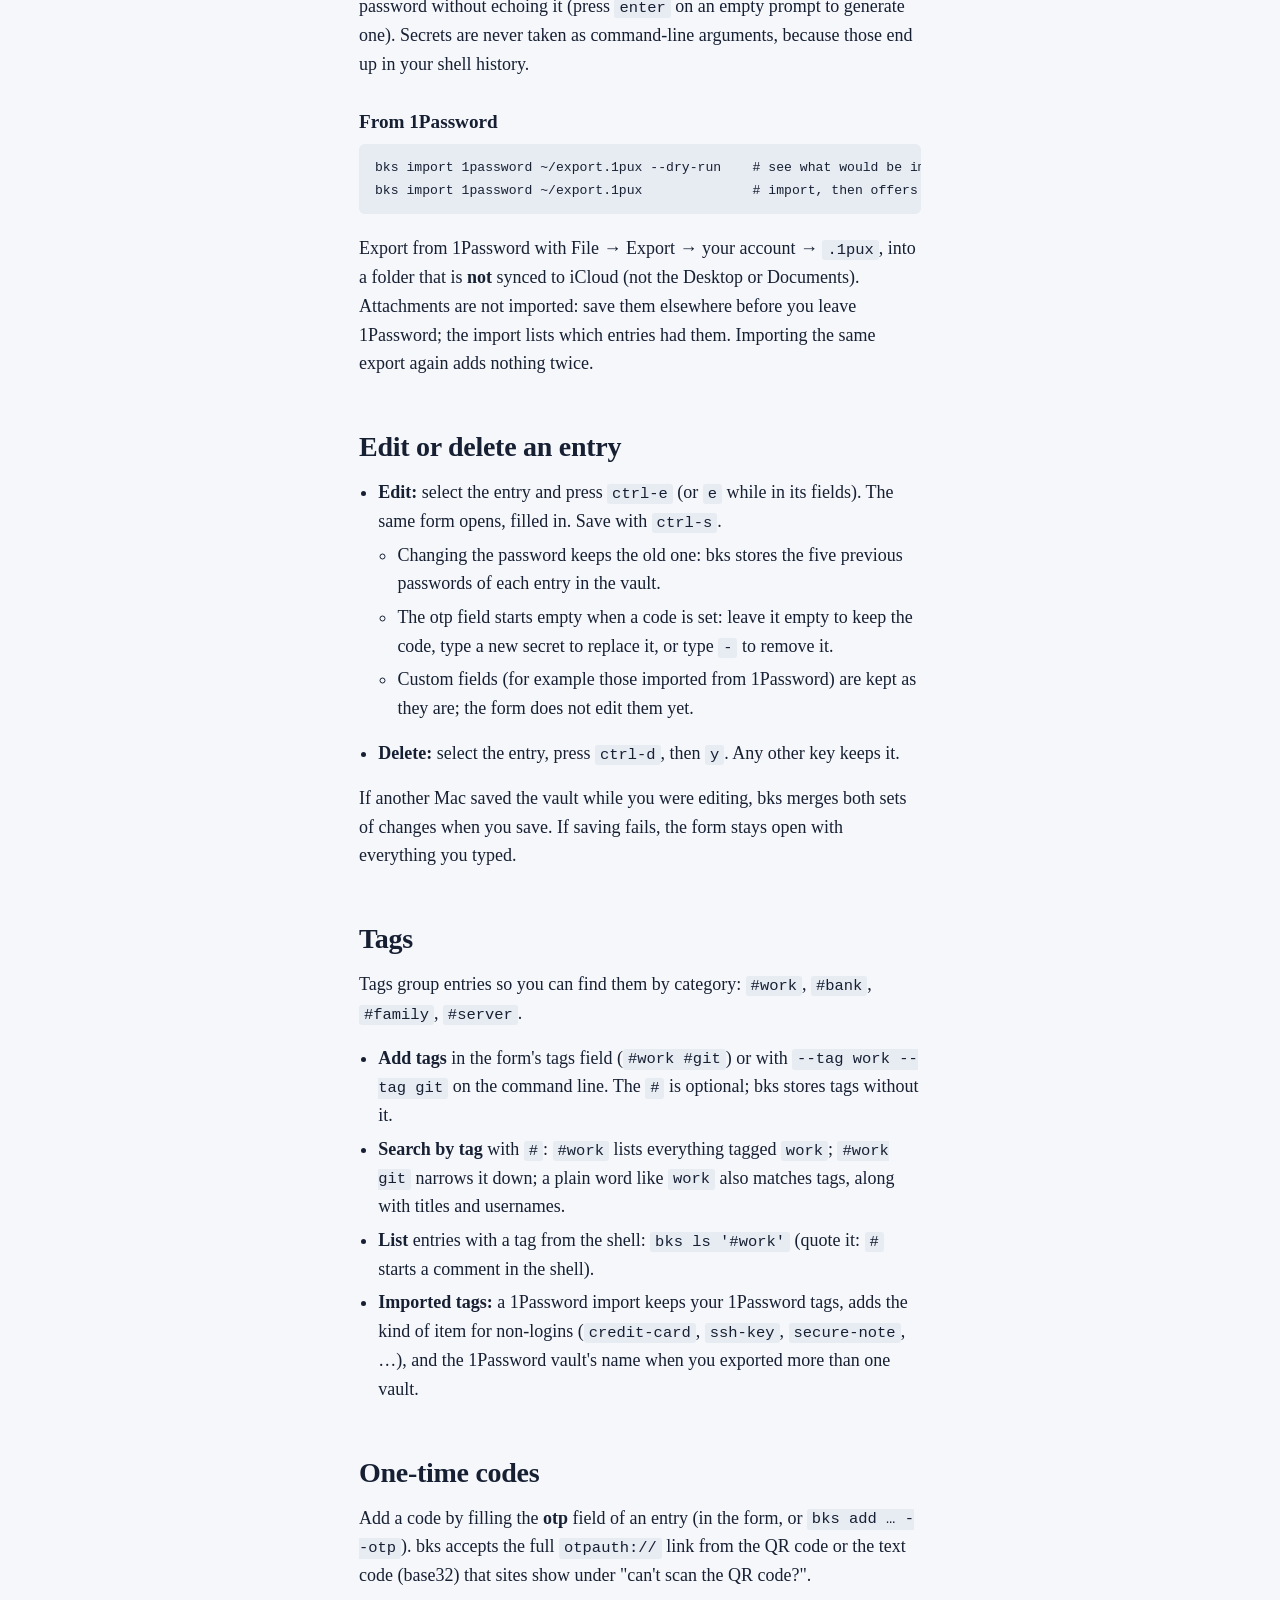
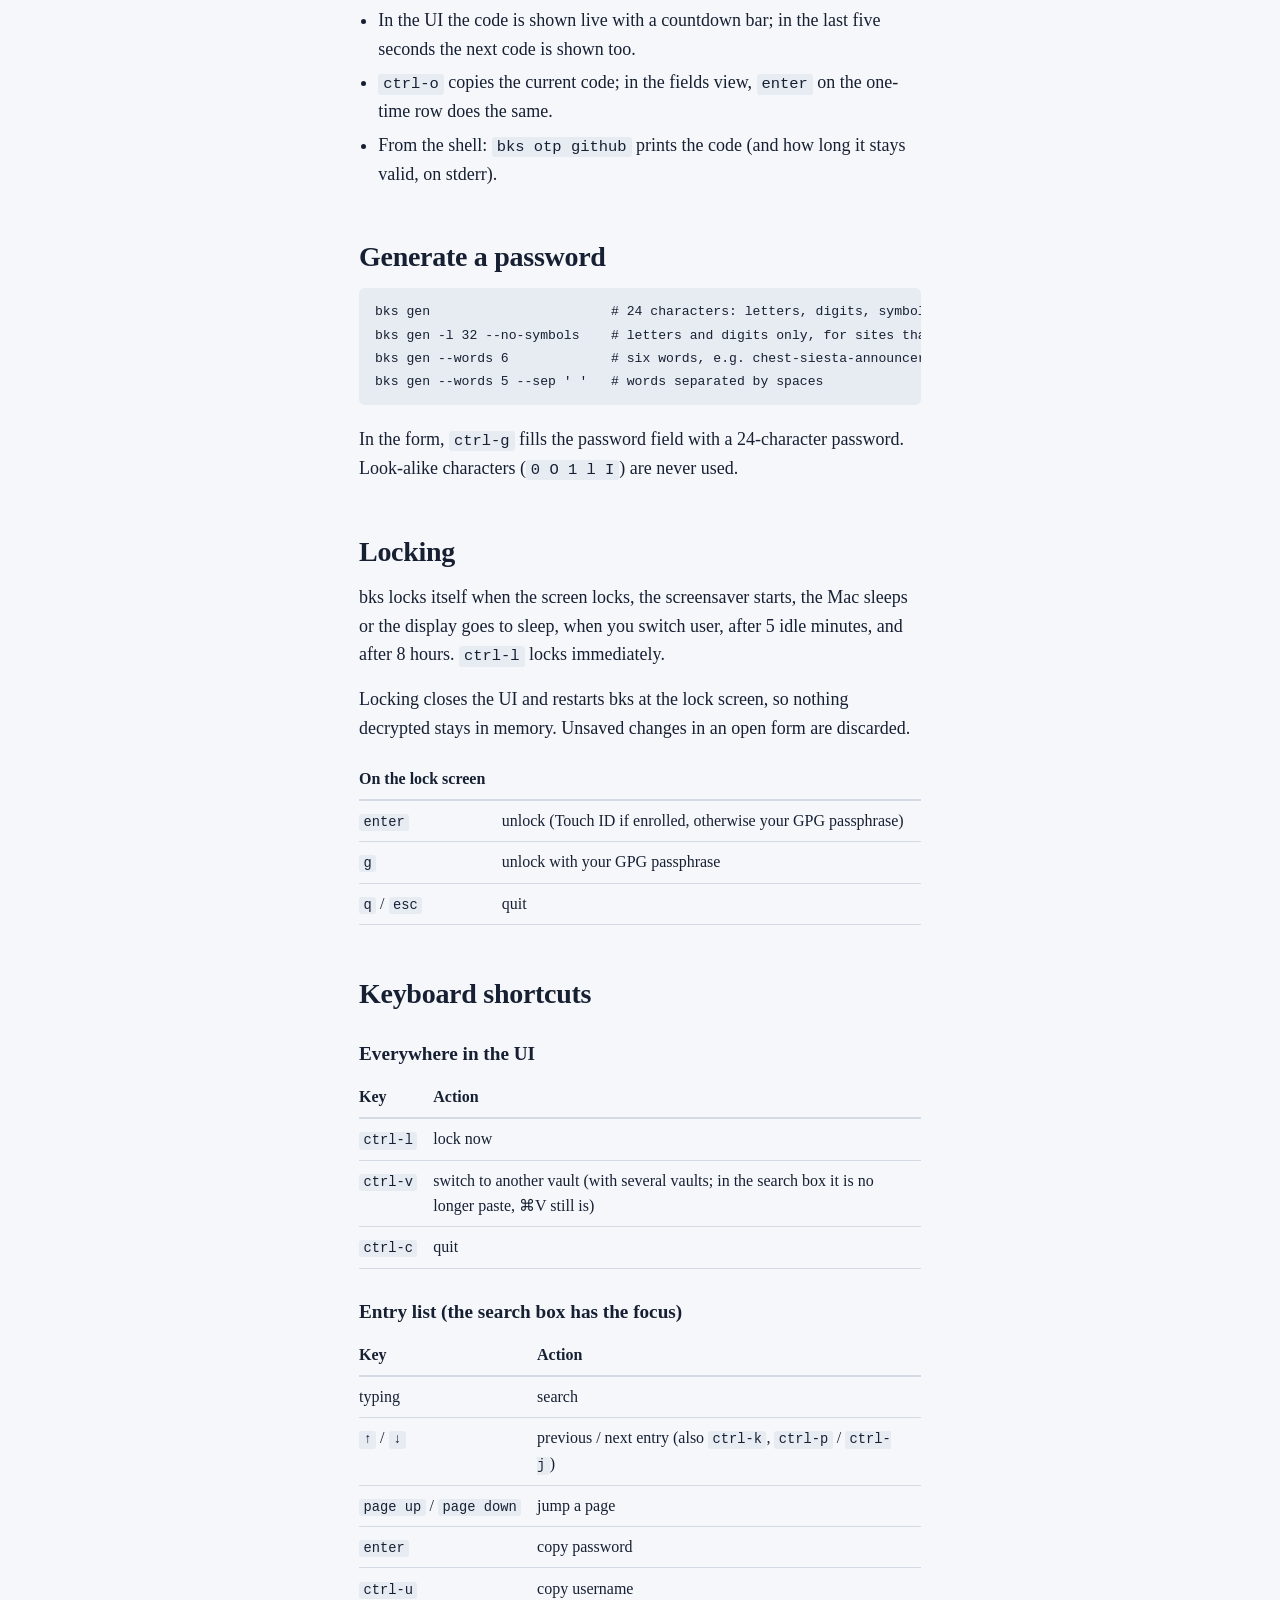
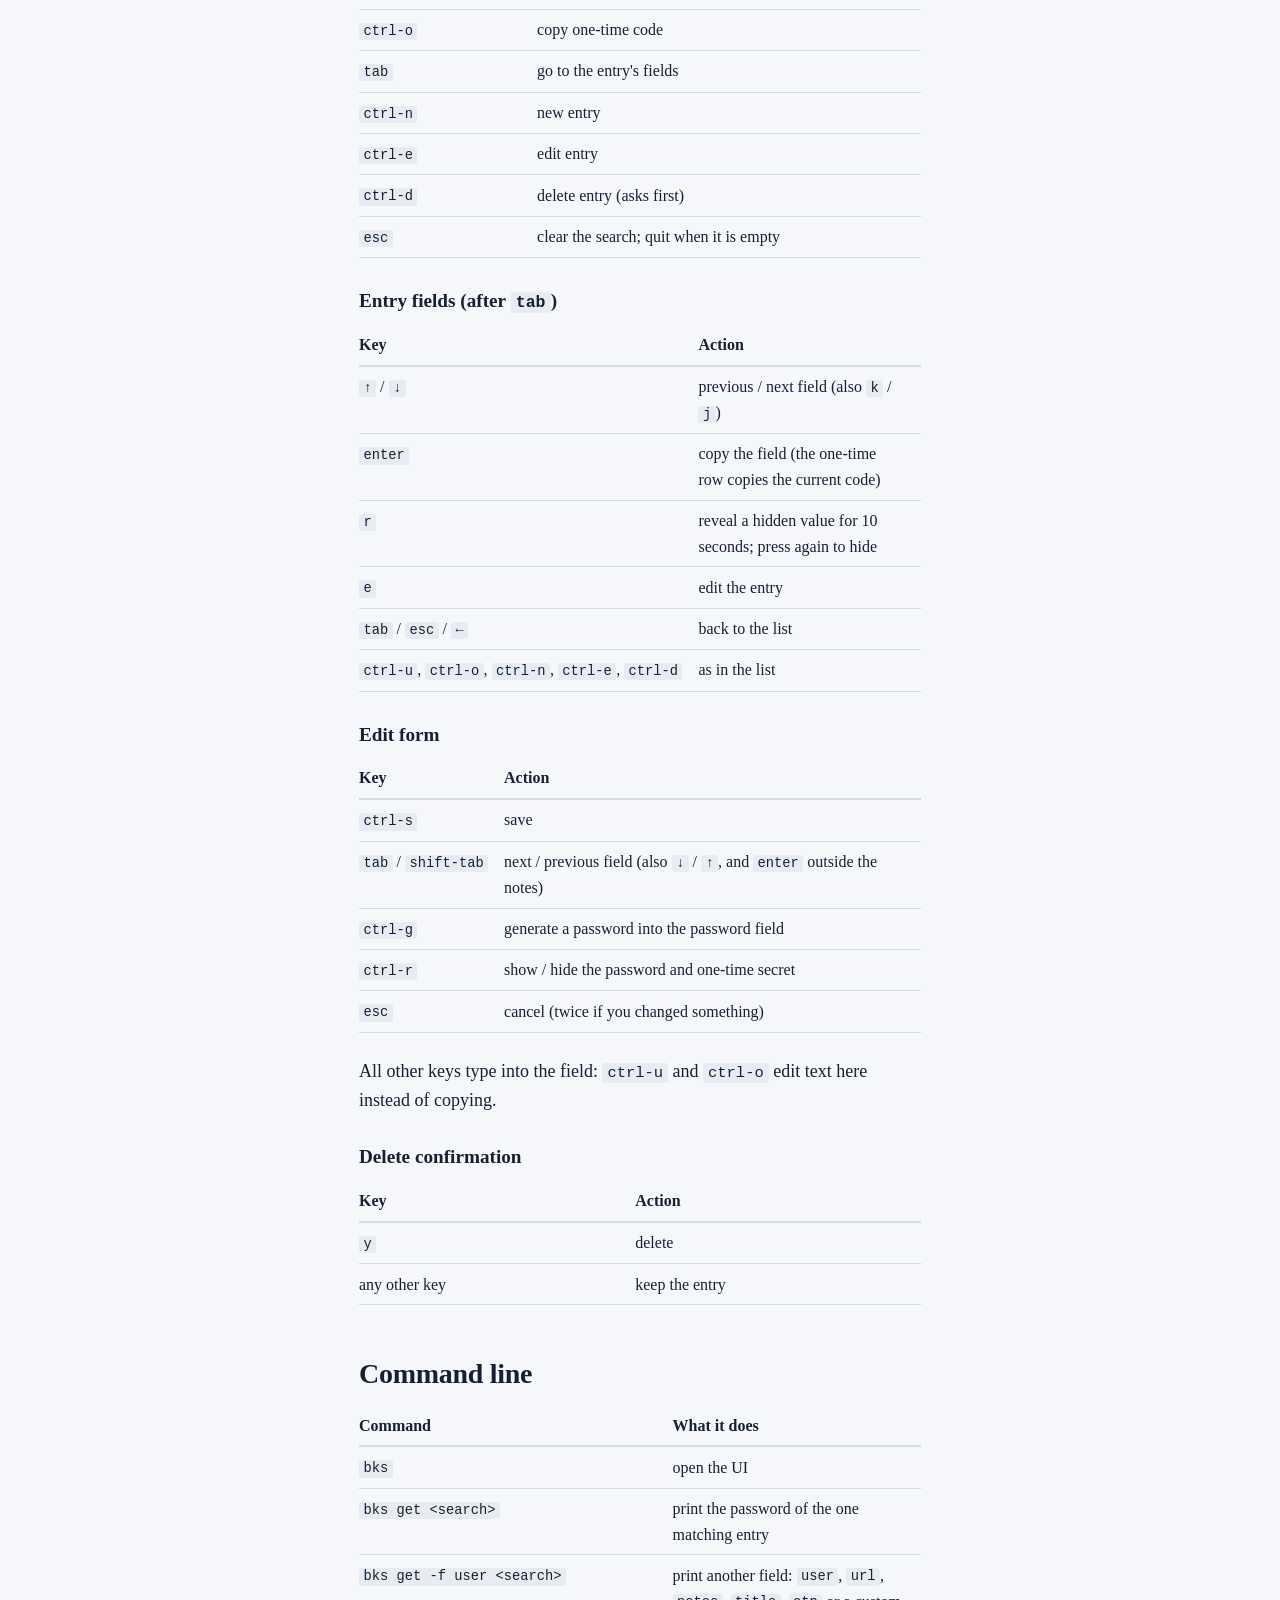
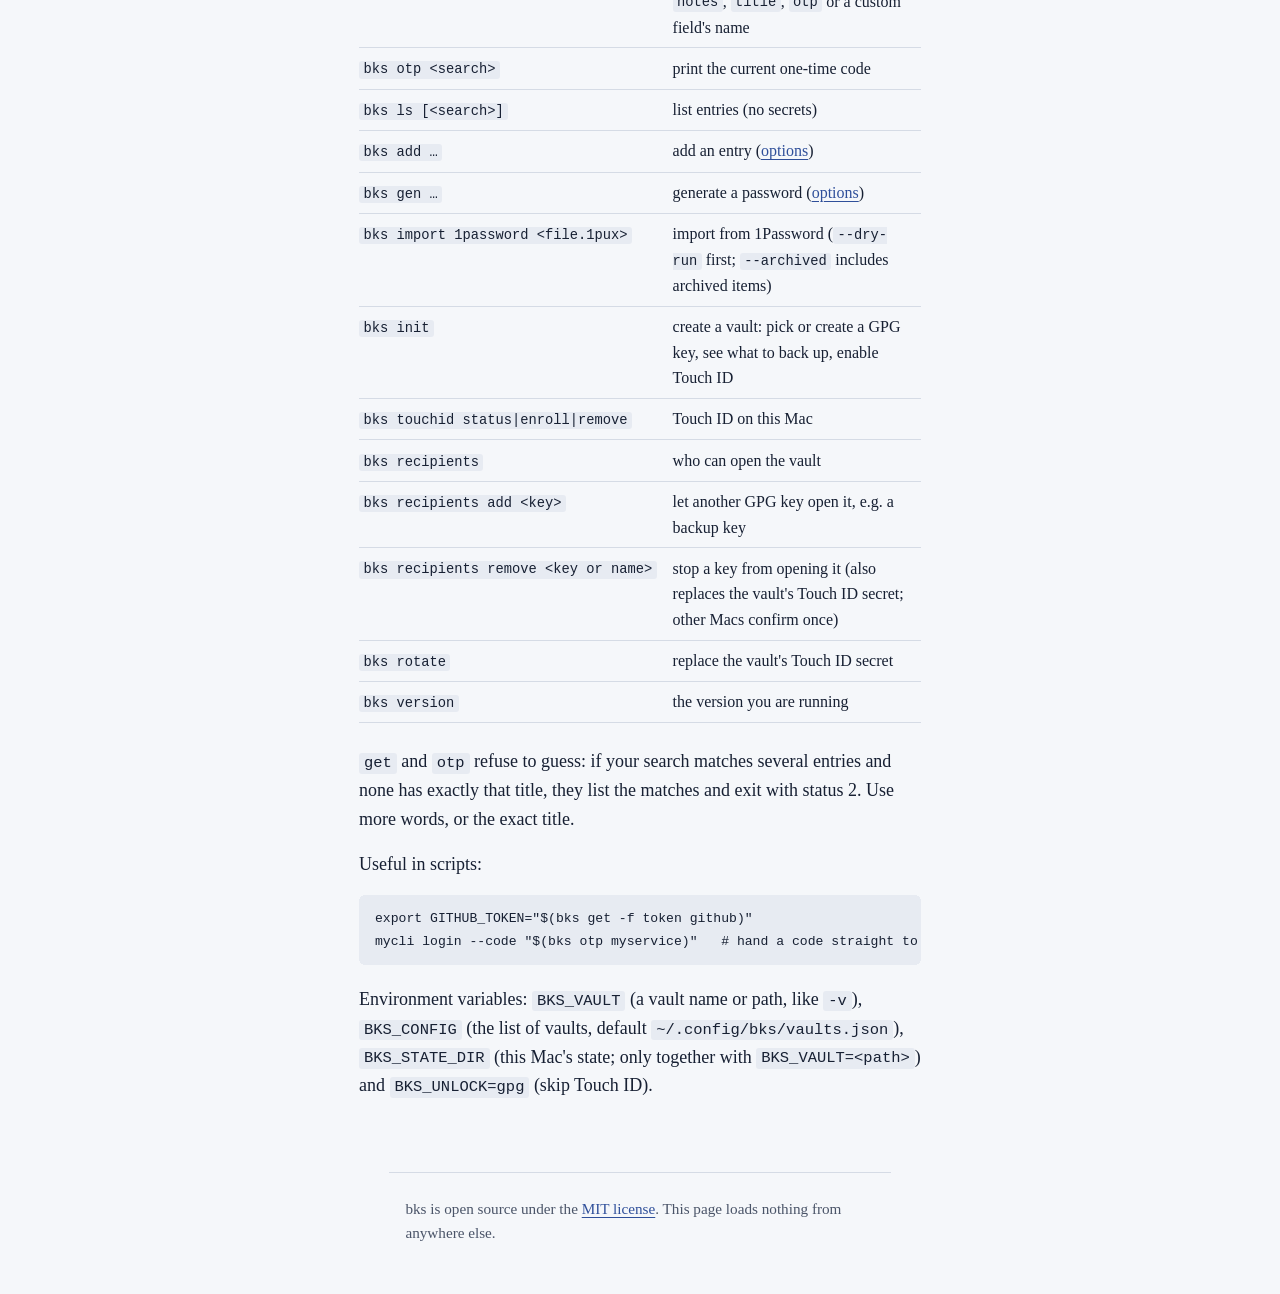
==== commit a785cd44: "Search: also match short, one-line values of non-secret fields 1Password keeps the username or email" ====
--- a/docs/guide.html
+++ b/docs/guide.html
@@ -49,7 +49,7 @@
 <p><code>bks vault move</code> copies the vault, checks the copy byte for byte, switches to it, and renames the old file to <code>vault.gpg.moved-&lt;date&gt;</code> so nothing opens the stale copy. Delete that once the new place works. Close other bks windows of that vault before moving it.</p>
 <h2 id="find-an-entry">Find an entry</h2>
 <p>Just type: the search box always has the focus.</p>
-<ul><li>Type fragments of what you remember, in any order: <code>jane corp</code> finds <code>jane.doe@corp.example</code>, <code>git work</code> finds "GitLab (work)".</li><li>Letters must appear in that order within one field, but may have gaps: <code>gtlb</code> finds "GitLab".</li><li>Accents don't matter: <code>petraite</code> finds "Petraitė".</li><li><code>#work</code> finds entries tagged <code>work</code>; <code>#work git</code> finds entries tagged <code>work</code> that also match <code>git</code>.</li><li>Searched: title, username, the host part of URLs, tags and the names of custom fields. Never searched: passwords, notes, one-time-code secrets and field values.</li></ul>
+<ul><li>Type fragments of what you remember, in any order: <code>jane corp</code> finds <code>jane.doe@corp.example</code>, <code>git work</code> finds "GitLab (work)".</li><li>Letters must appear in that order within one field, but may have gaps: <code>gtlb</code> finds "GitLab".</li><li>Accents don't matter: <code>petraite</code> finds "Petraitė".</li><li><code>#work</code> finds entries tagged <code>work</code>; <code>#work git</code> finds entries tagged <code>work</code> that also match <code>git</code>.</li><li>Searched: title, username, the host part of URLs, tags, the names of custom fields and the short, one-line values of fields that are not secret (e.g. the username or server of an imported 1Password server item). Never searched: passwords, notes, one-time-code secrets and secret fields.</li></ul>
 <p>Best matches come first. <code>↑</code> <code>↓</code> move, <code>esc</code> clears the search (a second <code>esc</code> quits).</p>
 <h2 id="copy-a-password-username-or-code">Copy a password, username or code</h2>
 <div class="table"><table><thead><tr><th>Key</th><th>Copies</th></tr></thead><tbody><tr><td><code>enter</code></td><td>the password of the selected entry</td></tr><tr><td><code>ctrl-u</code></td><td>the username</td></tr><tr><td><code>ctrl-o</code></td><td>the current one-time code</td></tr></tbody></table></div>
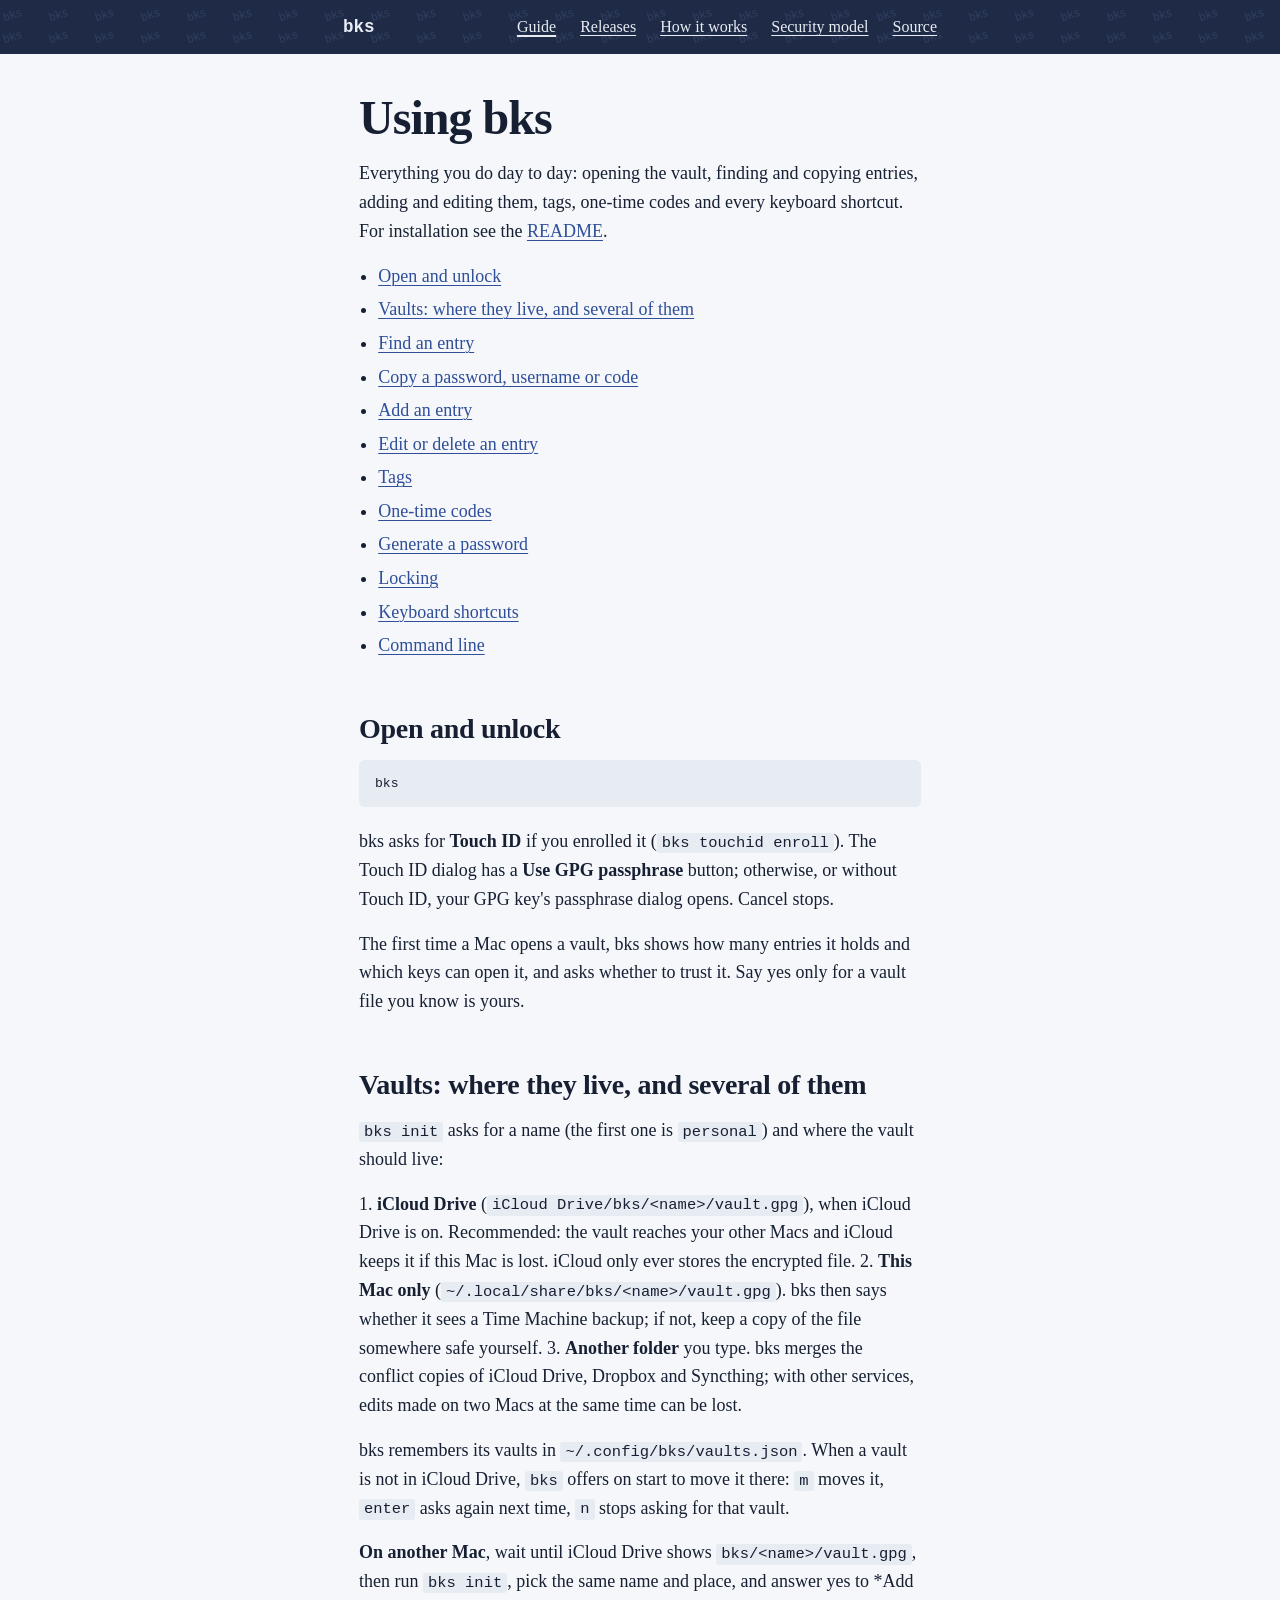
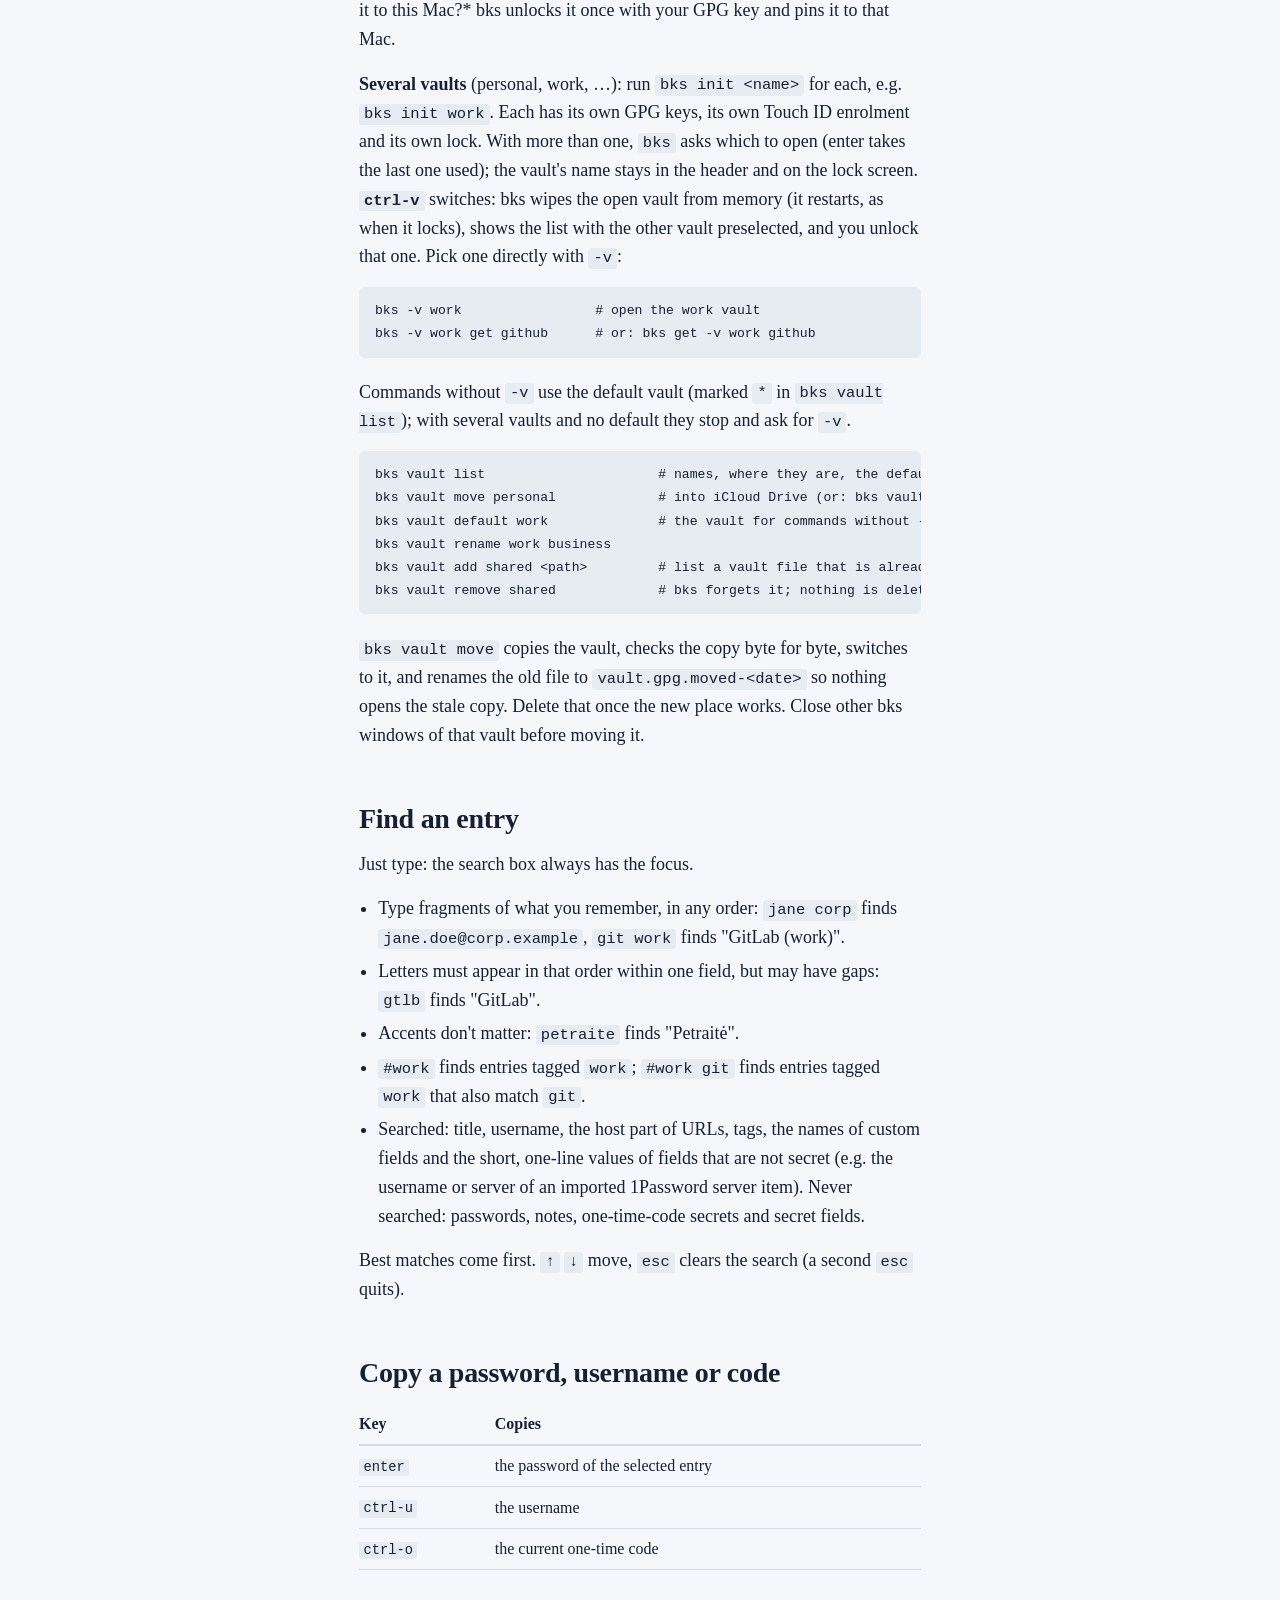
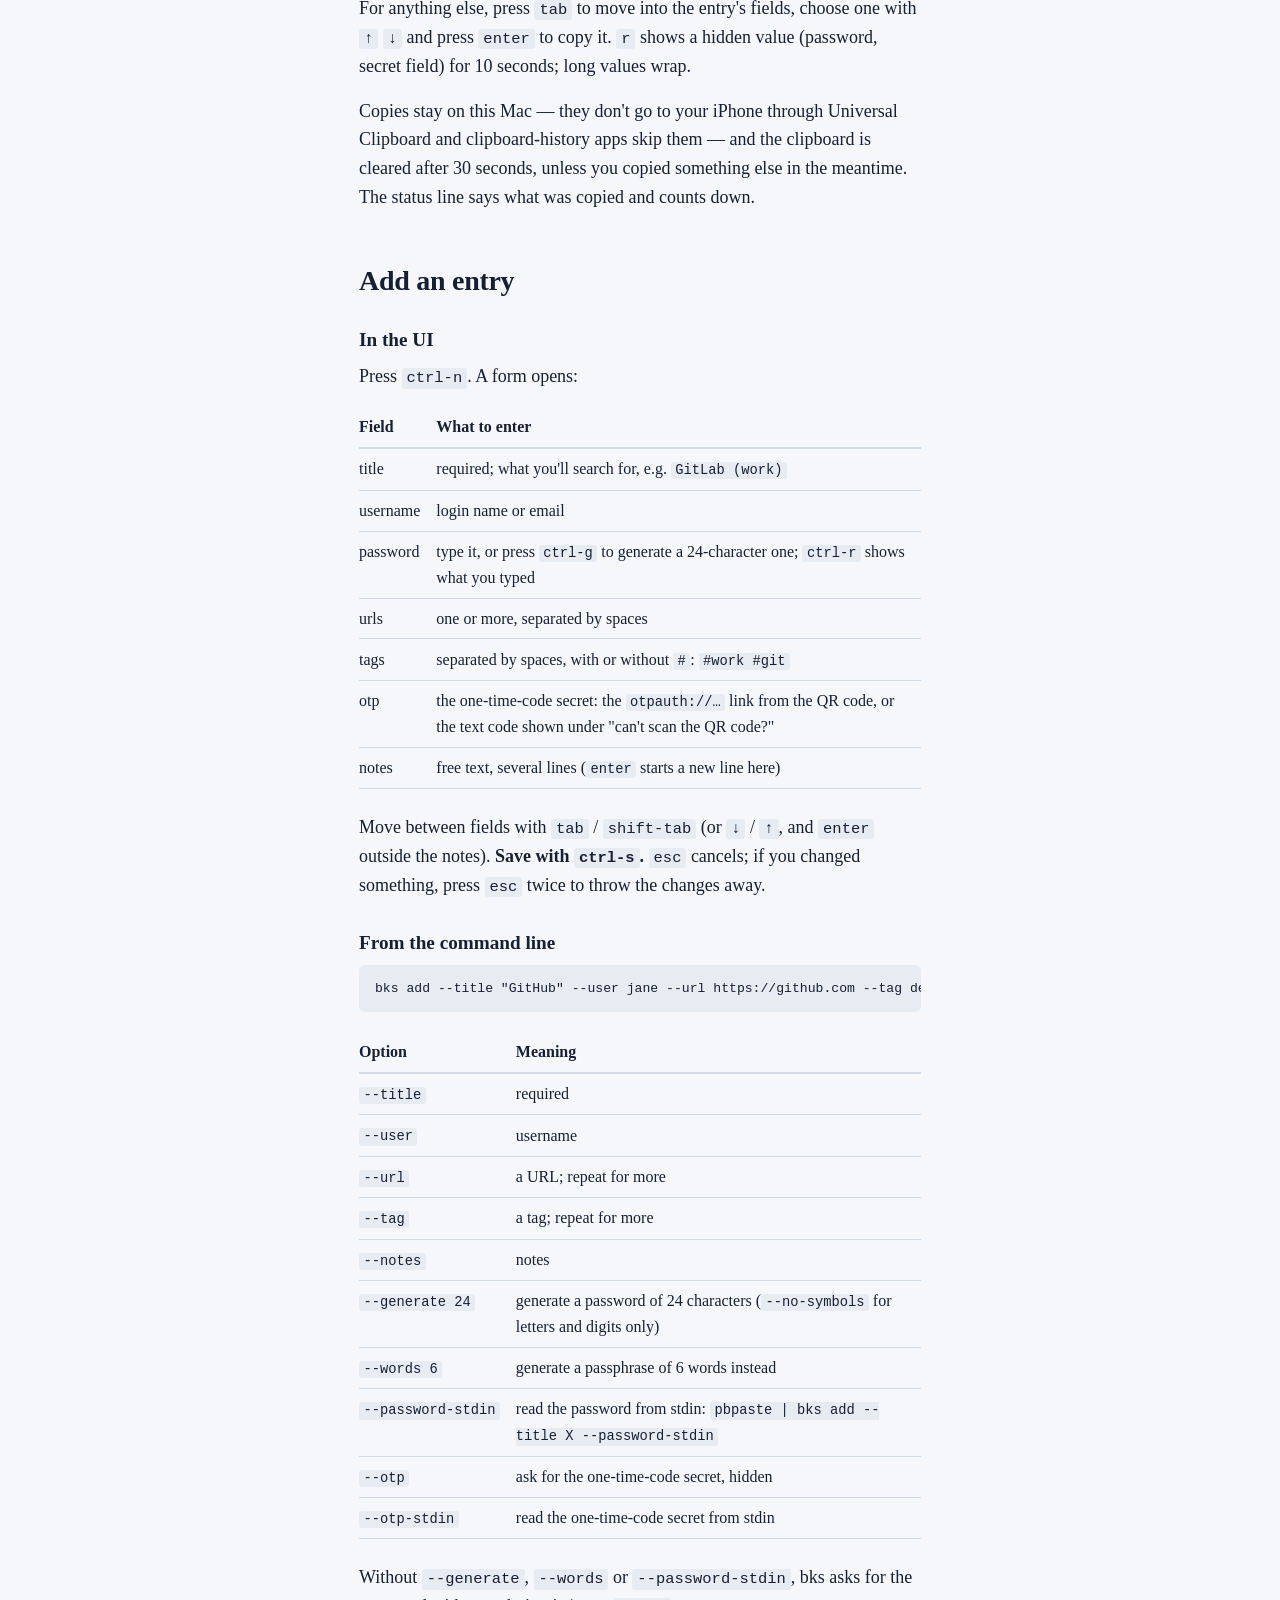
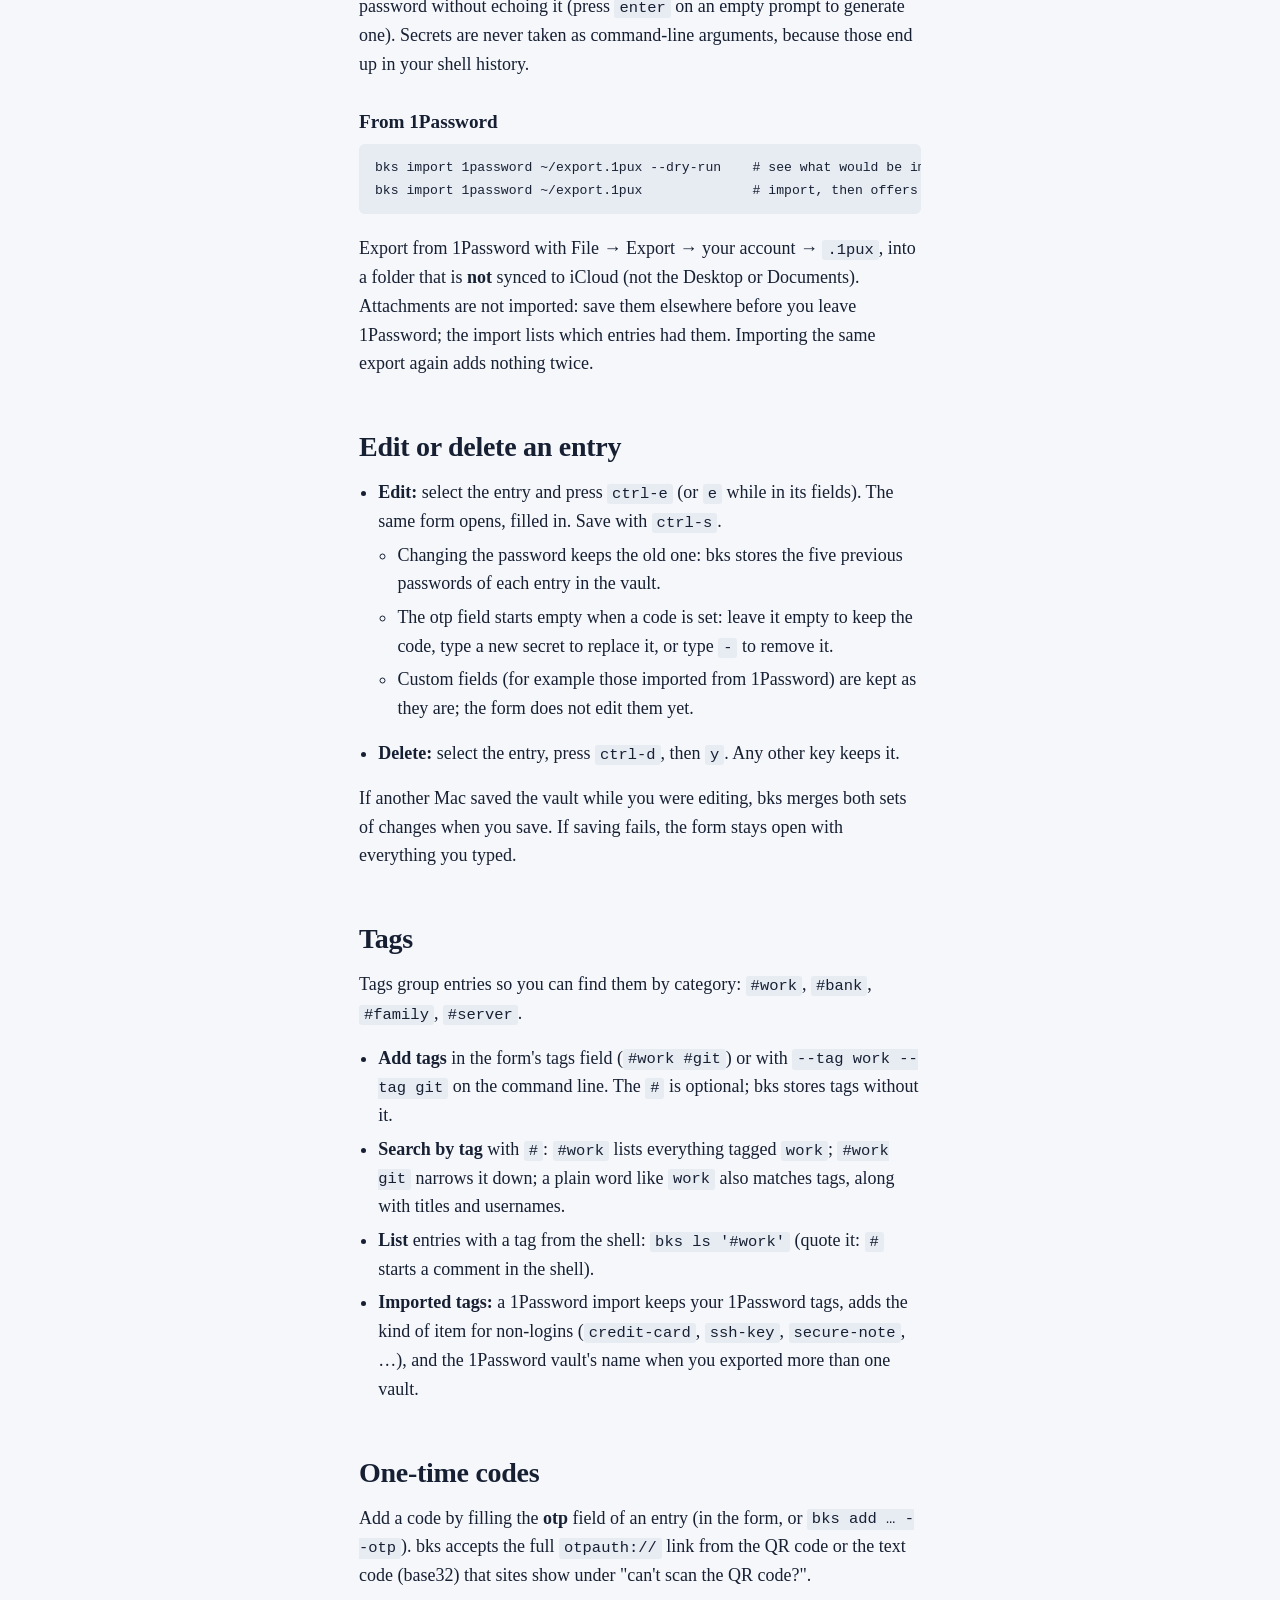
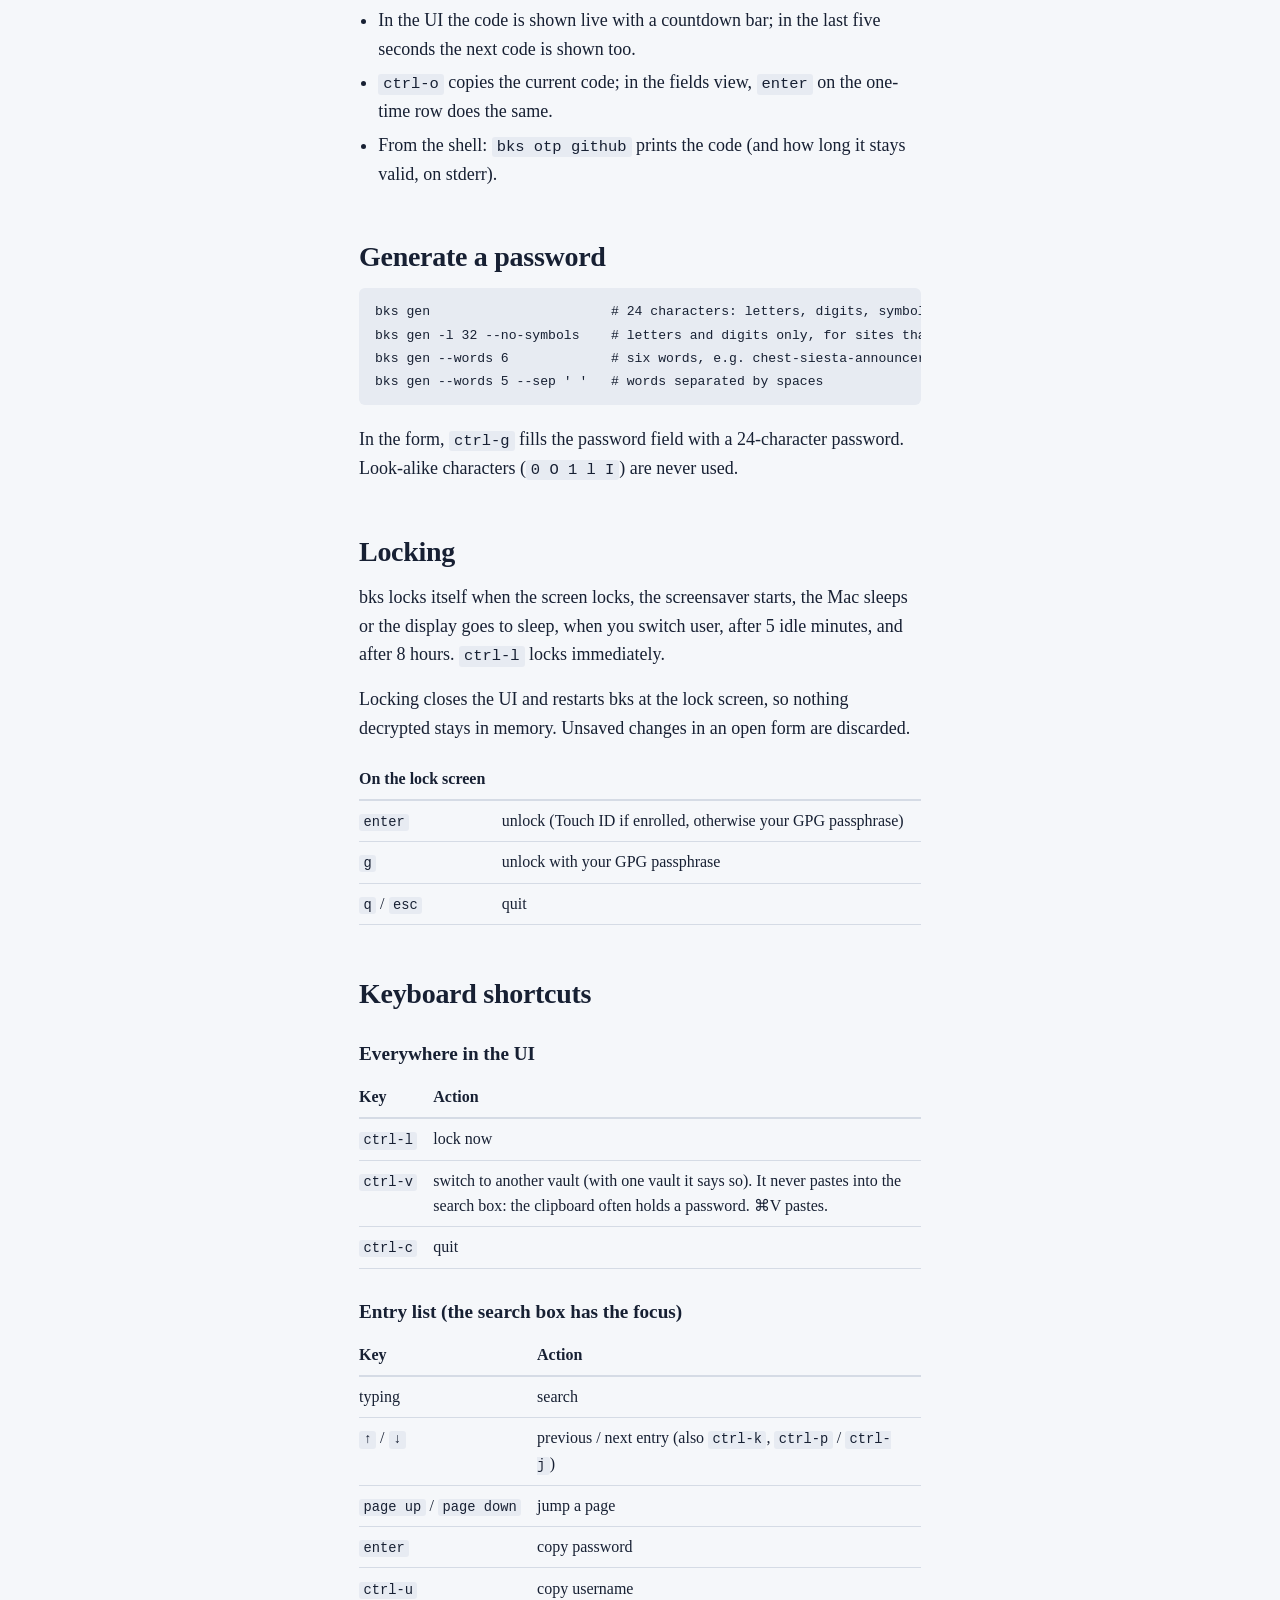
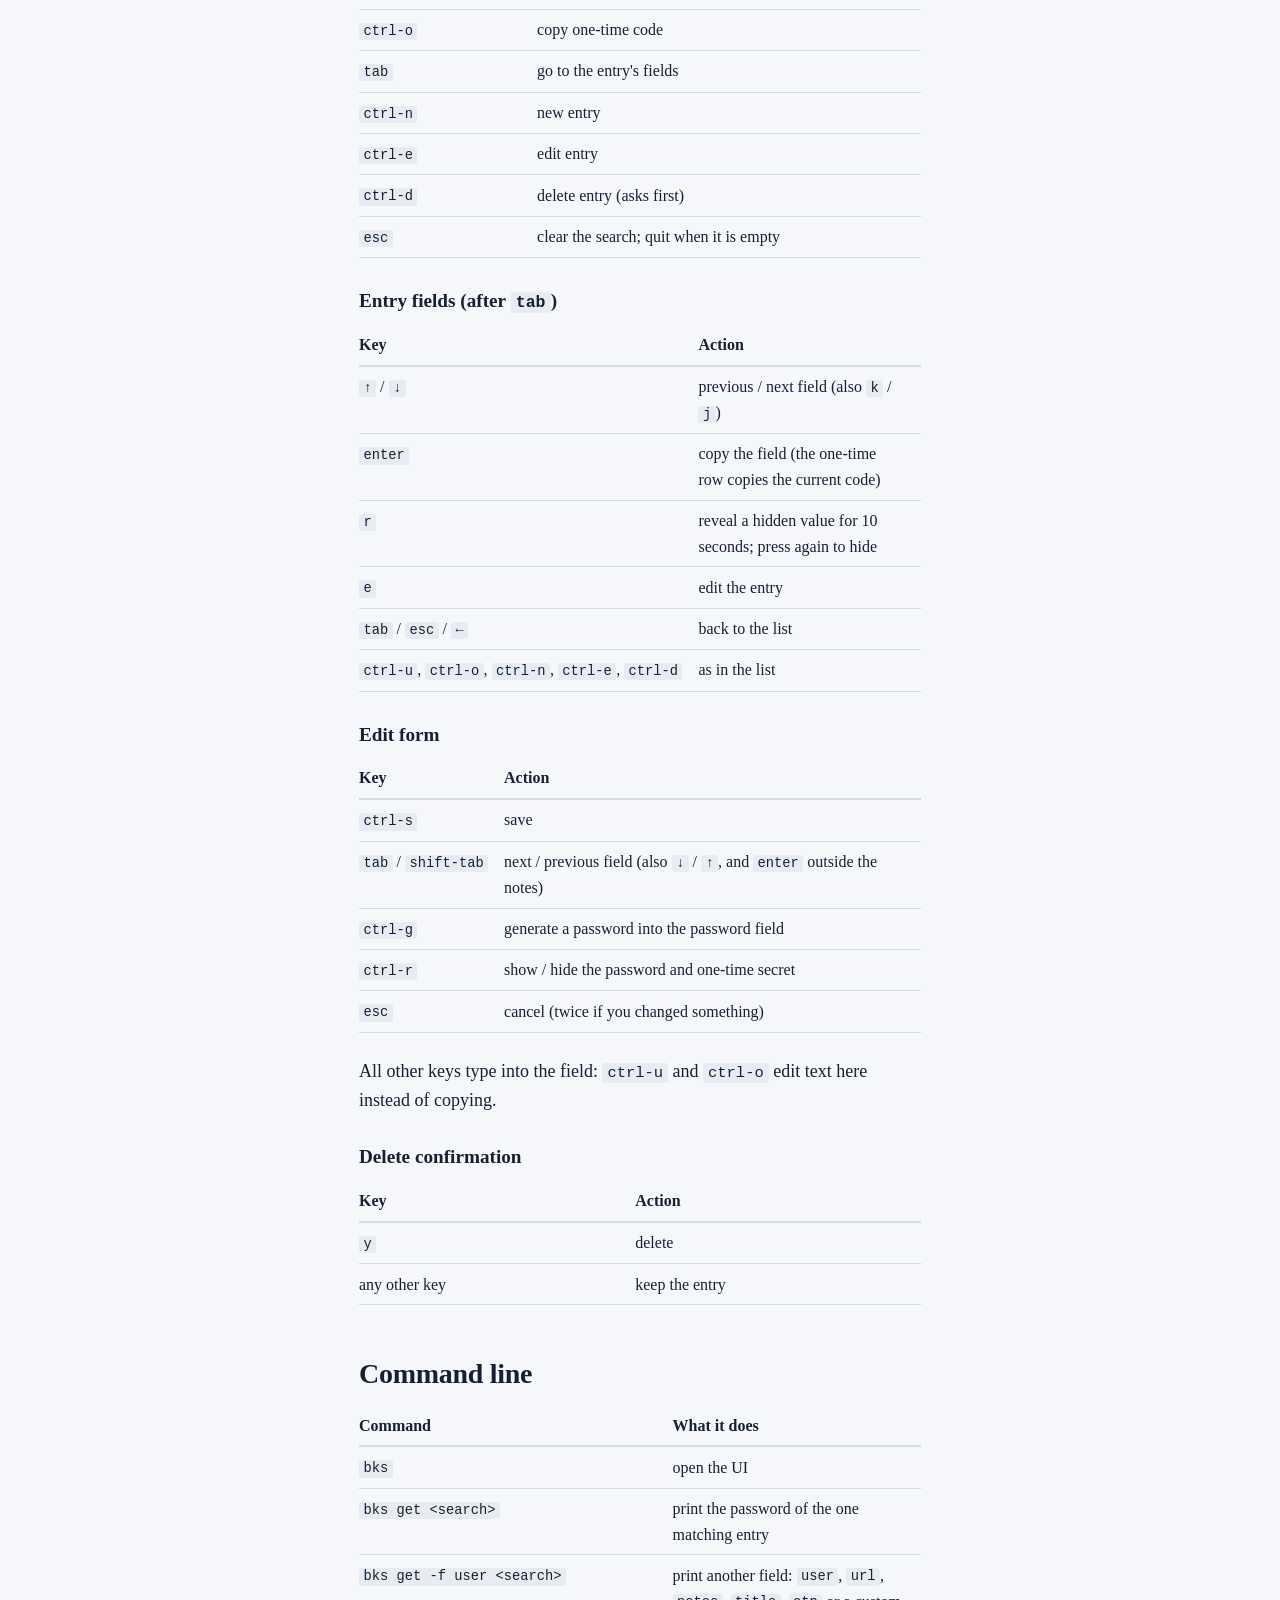
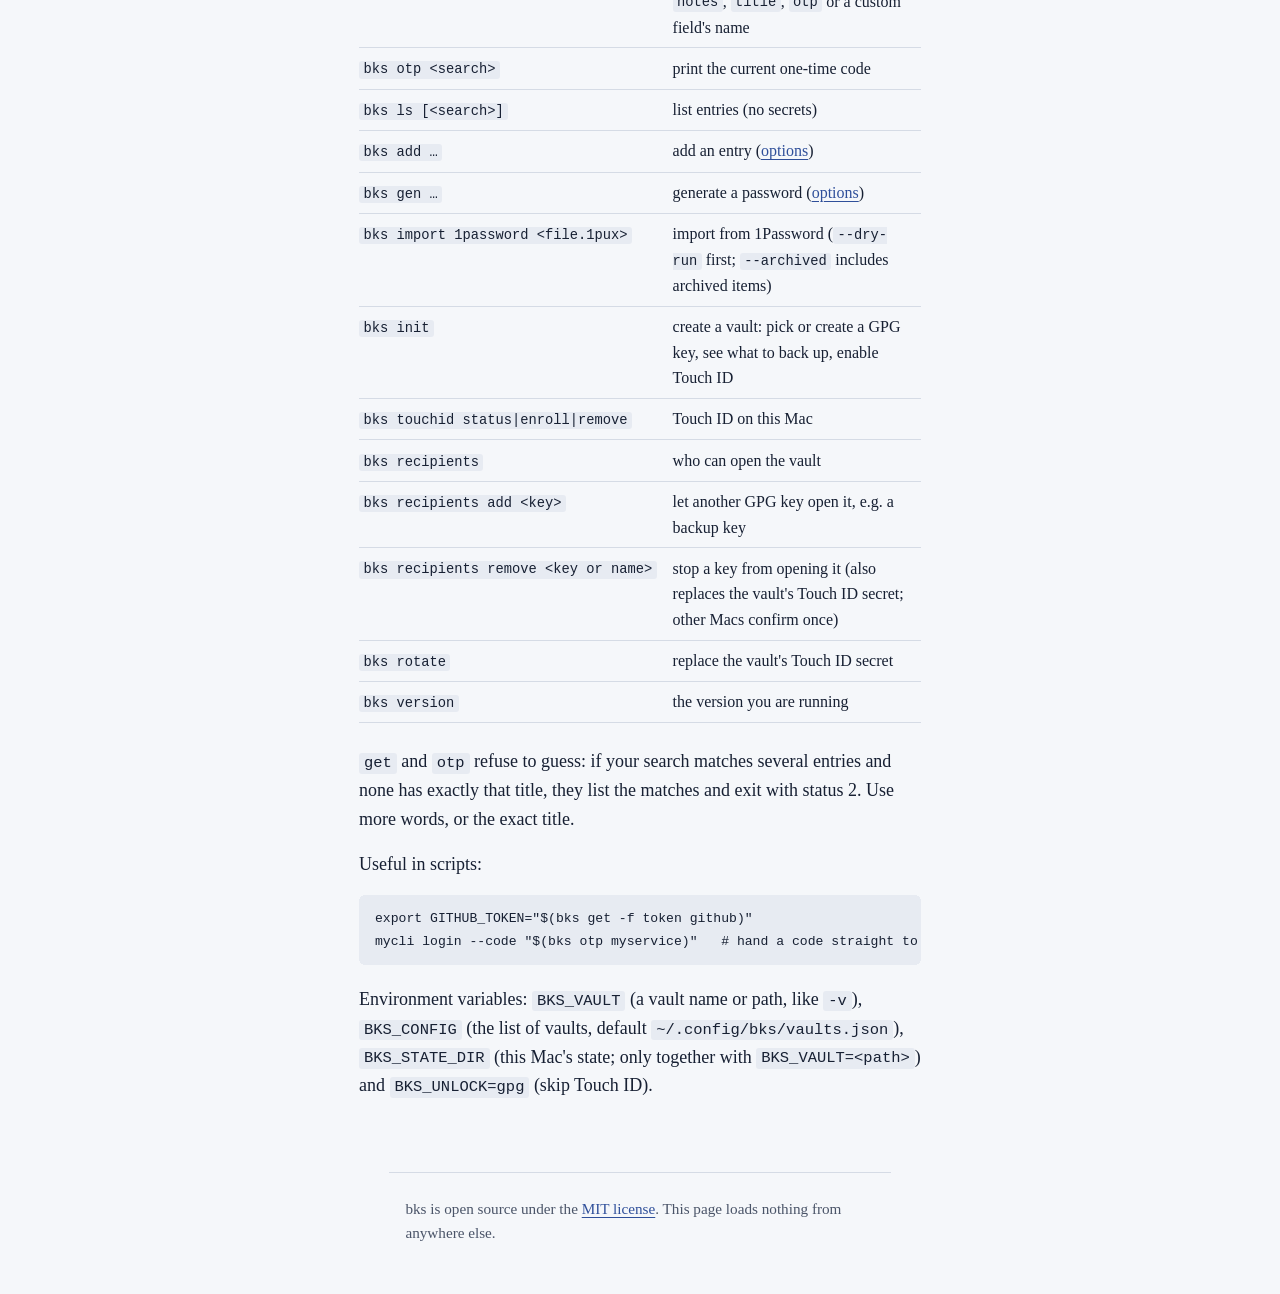
==== commit 44226a71: "ctrl-v never pastes in the list: it switches vaults, or says there is only one The search box's own " ====
--- a/docs/guide.html
+++ b/docs/guide.html
@@ -89,7 +89,7 @@
 <div class="table"><table><thead><tr><th>On the lock screen</th><th></th></tr></thead><tbody><tr><td><code>enter</code></td><td>unlock (Touch ID if enrolled, otherwise your GPG passphrase)</td></tr><tr><td><code>g</code></td><td>unlock with your GPG passphrase</td></tr><tr><td><code>q</code> / <code>esc</code></td><td>quit</td></tr></tbody></table></div>
 <h2 id="keyboard-shortcuts">Keyboard shortcuts</h2>
 <h3 id="everywhere-in-the-ui">Everywhere in the UI</h3>
-<div class="table"><table><thead><tr><th>Key</th><th>Action</th></tr></thead><tbody><tr><td><code>ctrl-l</code></td><td>lock now</td></tr><tr><td><code>ctrl-v</code></td><td>switch to another vault (with several vaults; in the search box it is no longer paste, ⌘V still is)</td></tr><tr><td><code>ctrl-c</code></td><td>quit</td></tr></tbody></table></div>
+<div class="table"><table><thead><tr><th>Key</th><th>Action</th></tr></thead><tbody><tr><td><code>ctrl-l</code></td><td>lock now</td></tr><tr><td><code>ctrl-v</code></td><td>switch to another vault (with one vault it says so). It never pastes into the search box: the clipboard often holds a password. ⌘V pastes.</td></tr><tr><td><code>ctrl-c</code></td><td>quit</td></tr></tbody></table></div>
 <h3 id="entry-list-the-search-box-has-the-focus">Entry list (the search box has the focus)</h3>
 <div class="table"><table><thead><tr><th>Key</th><th>Action</th></tr></thead><tbody><tr><td>typing</td><td>search</td></tr><tr><td><code>↑</code> / <code>↓</code></td><td>previous / next entry (also <code>ctrl-k</code>, <code>ctrl-p</code> / <code>ctrl-j</code>)</td></tr><tr><td><code>page up</code> / <code>page down</code></td><td>jump a page</td></tr><tr><td><code>enter</code></td><td>copy password</td></tr><tr><td><code>ctrl-u</code></td><td>copy username</td></tr><tr><td><code>ctrl-o</code></td><td>copy one-time code</td></tr><tr><td><code>tab</code></td><td>go to the entry's fields</td></tr><tr><td><code>ctrl-n</code></td><td>new entry</td></tr><tr><td><code>ctrl-e</code></td><td>edit entry</td></tr><tr><td><code>ctrl-d</code></td><td>delete entry (asks first)</td></tr><tr><td><code>esc</code></td><td>clear the search; quit when it is empty</td></tr></tbody></table></div>
 <h3 id="entry-fields-after-tab">Entry fields (after <code>tab</code>)</h3>
